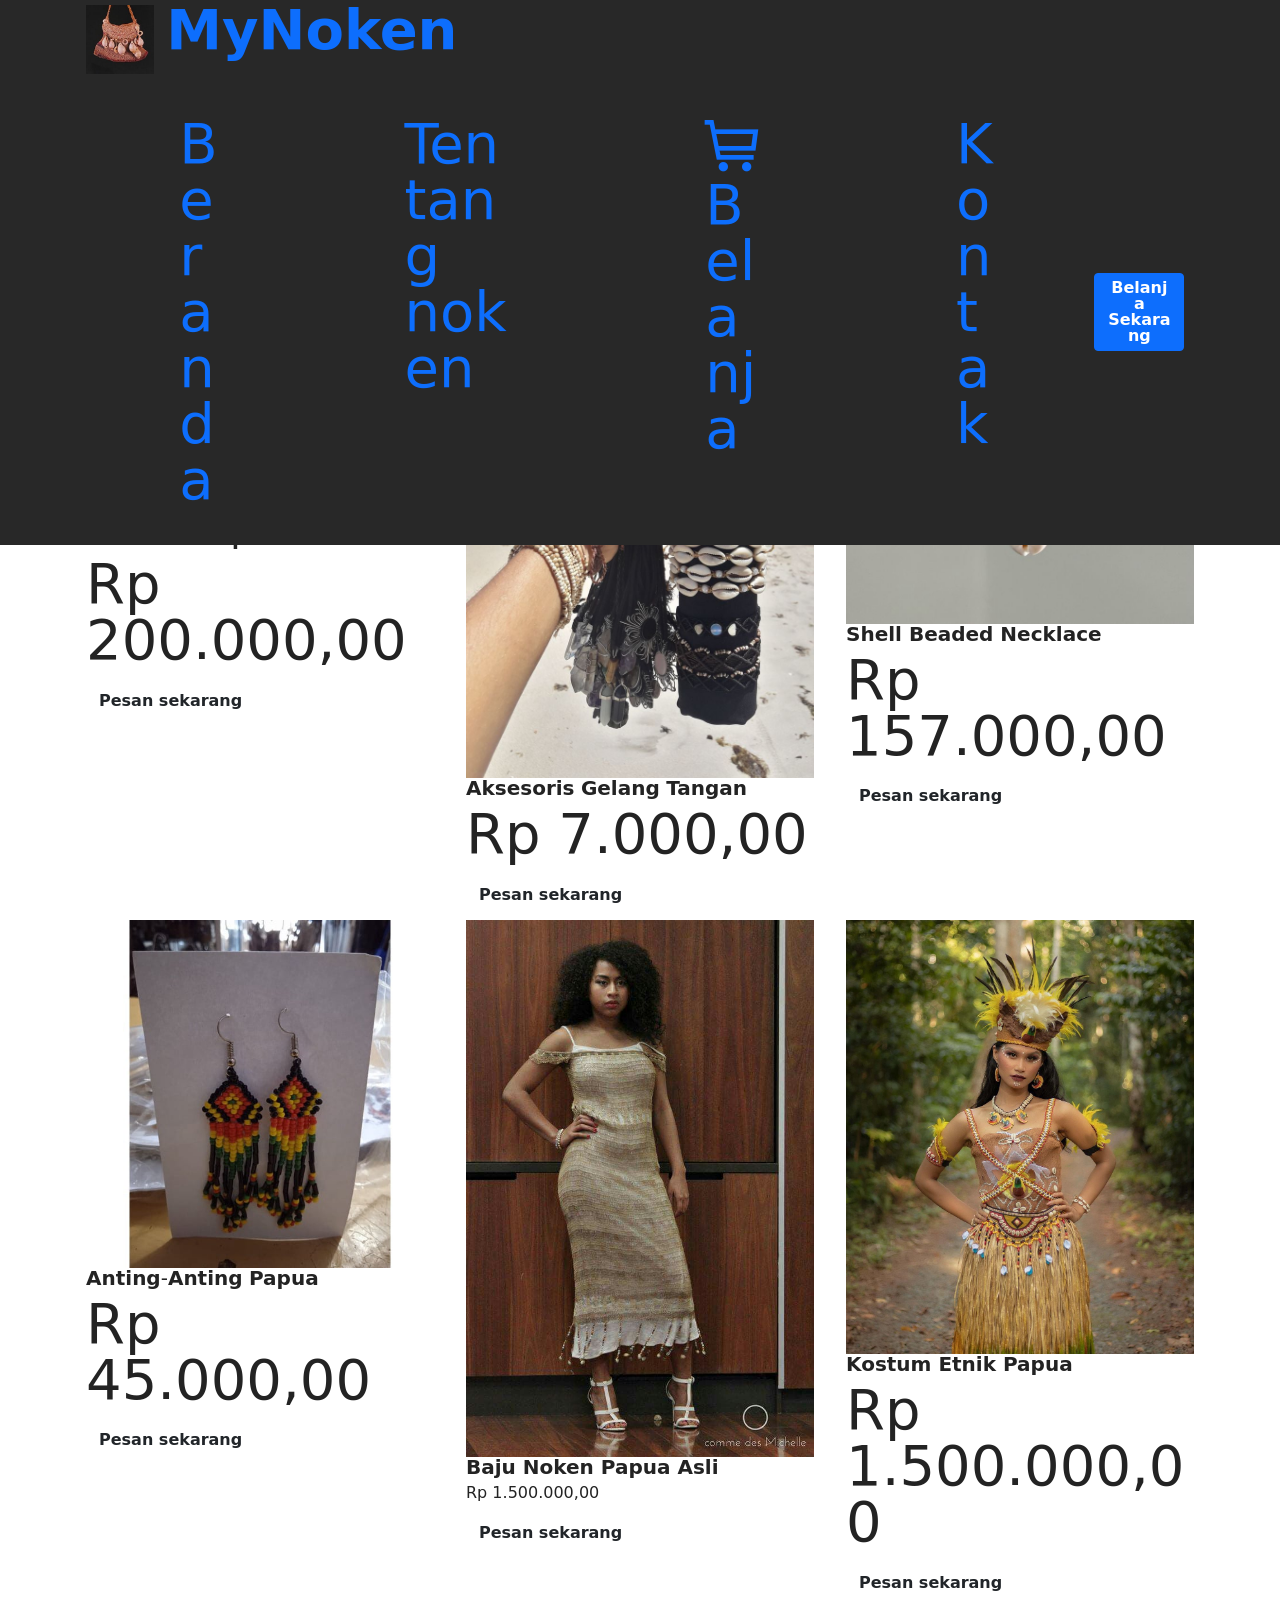
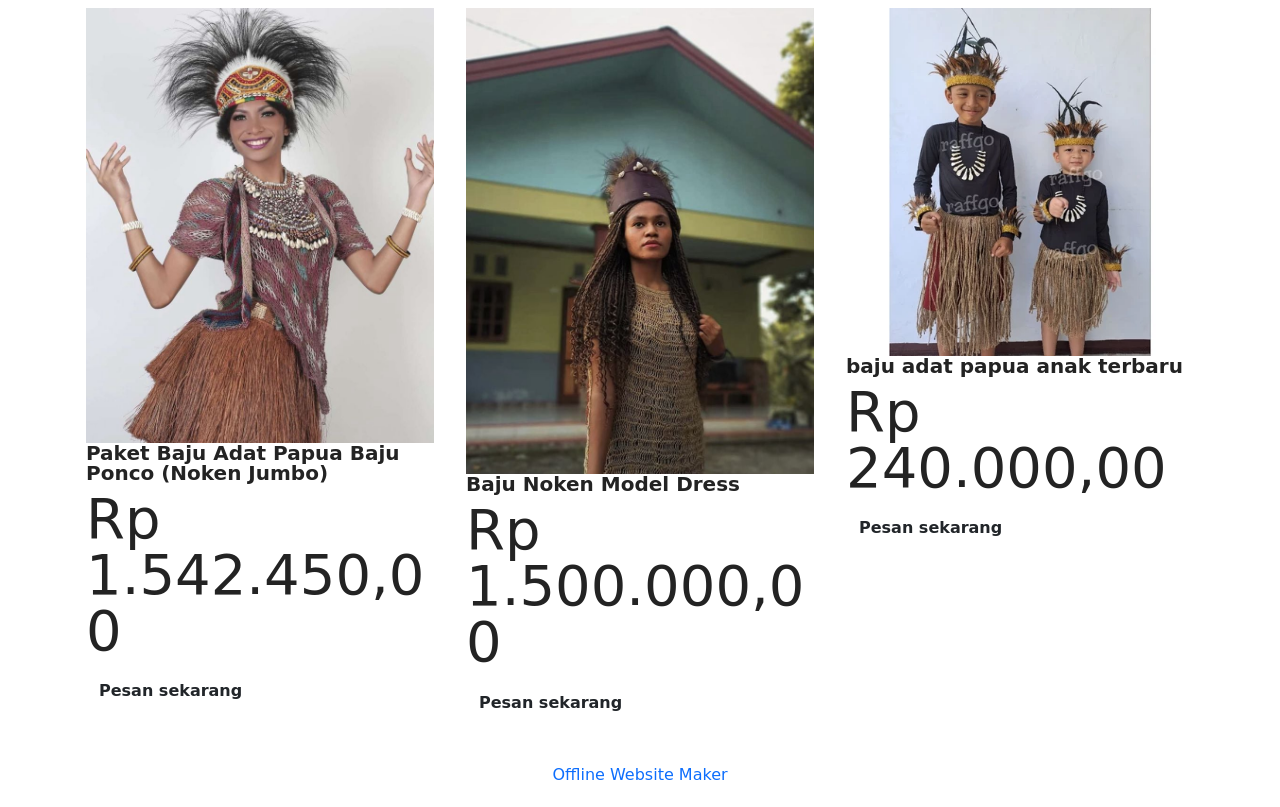
==== page1.html @ bf15c36e "create github pages" ====
<!DOCTYPE html>
<html  >
<head>
  <!-- Site made with Mobirise Website Builder v5.9.18, https://mobirise.com -->
  <meta charset="UTF-8">
  <meta http-equiv="X-UA-Compatible" content="IE=edge">
  <meta name="generator" content="Mobirise v5.9.18, mobirise.com">
  <meta name="viewport" content="width=device-width, initial-scale=1, minimum-scale=1">
  <link rel="shortcut icon" href="assets/images/beaded-string-bag-bilum-papua-new-guinea-kiwa-art-parnell-auckland-archive-220x220.jpeg" type="image/x-icon">
  <meta name="description" content="">
  
  
  <title>Belanja</title>
  <link rel="stylesheet" href="assets/web/assets/mobirise-icons2/mobirise2.css">
  <link rel="stylesheet" href="assets/bootstrap/css/bootstrap.min.css">
  <link rel="stylesheet" href="assets/bootstrap/css/bootstrap-grid.min.css">
  <link rel="stylesheet" href="assets/bootstrap/css/bootstrap-reboot.min.css">
  <link rel="stylesheet" href="assets/dropdown/css/style.css">
  <link rel="stylesheet" href="assets/theme/css/style.css">
  <link rel="preload" href="https://fonts.googleapis.com/css2?family=Onest:wght@400;700&display=swap&display=swap" as="style" onload="this.onload=null;this.rel='stylesheet'">
  <noscript><link rel="stylesheet" href="https://fonts.googleapis.com/css2?family=Onest:wght@400;700&display=swap&display=swap"></noscript>
  <link rel="preload" as="style" href="assets/mobirise/css/mbr-additional.css?v=MUu2rR"><link rel="stylesheet" href="assets/mobirise/css/mbr-additional.css?v=MUu2rR" type="text/css">

  
  
  
</head>
<body>
  
  <section data-bs-version="5.1" class="menu menu2 cid-uz4CTPhhTe" once="menu" id="menu02-0">
	

	<nav class="navbar navbar-dropdown navbar-fixed-top navbar-expand-lg">
		<div class="container">
			<div class="navbar-brand">
				<span class="navbar-logo">
					<a href="index.html">
						<img src="assets/images/beaded-string-bag-bilum-papua-new-guinea-kiwa-art-parnell-auckland-archive-220x220.jpeg" alt="Mobirise Website Builder" style="height: 4.3rem;">
					</a>
				</span>
				<span class="navbar-caption-wrap"><a class="navbar-caption text-black text-primary display-4" href="index.html">MyNoken</a></span>
			</div>
			<button class="navbar-toggler" type="button" data-toggle="collapse" data-bs-toggle="collapse" data-target="#navbarSupportedContent" data-bs-target="#navbarSupportedContent" aria-controls="navbarNavAltMarkup" aria-expanded="false" aria-label="Toggle navigation">
				<div class="hamburger">
					<span></span>
					<span></span>
					<span></span>
					<span></span>
				</div>
			</button>
			<div class="collapse navbar-collapse" id="navbarSupportedContent">
				<ul class="navbar-nav nav-dropdown" data-app-modern-menu="true"><li class="nav-item">
						<a class="nav-link link text-black text-primary display-4" href="index.html">Beranda</a>
					</li>
					
					<li class="nav-item">
						<a class="nav-link link text-black text-primary display-4" href="page3.html" aria-expanded="false">Tentang noken</a>
					</li><li class="nav-item"><a class="nav-link link text-black text-primary display-4" href="page1.html"><span class="mobi-mbri mobi-mbri-shopping-cart mbr-iconfont mbr-iconfont-btn"></span>Belanja</a></li><li class="nav-item">
						<a class="nav-link link text-black text-primary display-4" href="page2.html">Kontak</a>
					</li></ul>
				
				<div class="navbar-buttons mbr-section-btn"><a class="btn btn-primary display-4" href="page1.html">Belanja Sekarang</a></div>
			</div>
		</div>
	</nav>
</section>

<section data-bs-version="5.1" class="content3 cid-uz86zPUry9" id="content3-i">
    
    
    <div class="container">
        <div class="mbr-section-head">
            <h4 class="mbr-section-title mbr-fonts-style align-center mb-0 display-2"><strong>Produk-Produk Khas Papua</strong></h4>
            <h5 class="mbr-section-subtitle mbr-fonts-style align-center mb-0 mt-2 display-5">Ayo berbelanja di toko kami!!</h5>
        </div>
        <div class="row mt-4">
            <div class="item features-image сol-12 col-md-6 col-lg-4">
                <div class="item-wrapper">
                    <div class="item-img">
                        <img src="assets/images/fd1ae33c-df42-4115-81a8-131db7f99ae9-500x500.jpg" alt="Mobirise Website Builder" title="" data-slide-to="0" data-bs-slide-to="0">
                    </div>
                    <div class="item-content">
                        <h5 class="item-title mbr-fonts-style display-7"><strong>Tas Selempang Unik Noken Kelelawar Papua Colorful</strong></h5>
                        <h6 class="item-subtitle mbr-fonts-style mt-1 display-4">Rp<strong> </strong>200.000,00</h6>
                        
                    </div>
                    <div class="mbr-section-btn item-footer mt-2"><a href="https://www.tokopedia.com/clickpapua/tas-selempang-unik-noken-kelelawar-papua-colorful?utm_source=google&utm_medium=organic&utm_campaign=pdp" class="btn item-btn btn-primary-outline display-7" target="_blank">Pesan sekarang</a></div>
                </div>
            </div>
            <div class="item features-image сol-12 col-md-6 col-lg-4">
                <div class="item-wrapper">
                    <div class="item-img">
                        <img src="assets/images/c43603fe-dbe2-48fe-b5b5-0822915fd8a0-736x1308.jpg" alt="Mobirise Website Builder" title="" data-slide-to="1" data-bs-slide-to="1">
                    </div>
                    <div class="item-content">
                        <h5 class="item-title mbr-fonts-style display-7"><strong>Aksesoris</strong> <strong>Gelang</strong> <strong>Tangan</strong></h5>
                        <h6 class="item-subtitle mbr-fonts-style mt-1 display-4">Rp 7.000,00</h6>
                        
                    </div>
                    <div class="mbr-section-btn item-footer mt-2"><a href="https://shopee.co.id/Assesoris!!-Gelang-tangan-i.8897612.56473728?is_from_login=true" class="btn item-btn btn-primary-outline display-7" target="_blank">Pesan sekarang</a></div>
                </div>
            </div>
            <div class="item features-image сol-12 col-md-6 col-lg-4">
                <div class="item-wrapper">
                    <div class="item-img">
                        <img src="assets/images/mt-designs-pr-736x981.jpg" alt="Mobirise Website Builder" title="" data-slide-to="2" data-bs-slide-to="2">
                    </div>
                    <div class="item-content">
                        <h5 class="item-title mbr-fonts-style display-7"><strong>Shell Beaded Necklace</strong></h5>
                        <h6 class="item-subtitle mbr-fonts-style mt-1 display-4">Rp 157.000,00</h6>
                        
                    </div>
                    <div class="mbr-section-btn item-footer mt-2"><a href="https://www.instagram.com/guzel_storeq8/p/C2xeASpN7i1/" class="btn item-btn btn-primary-outline display-7" target="_blank">Pesan sekarang</a></div>
                </div>
            </div><div class="item features-image сol-12 col-md-6 col-lg-4">
                <div class="item-wrapper">
                    <div class="item-img">
                        <img src="assets/images/c0cc597175bed5d8e7ad989fc4814212-600x600.jpg" alt="Mobirise Website Builder" title="" data-slide-to="3" data-bs-slide-to="3">
                    </div>
                    <div class="item-content">
                        <h5 class="item-title mbr-fonts-style display-7"><strong>Anting</strong>-<strong>Anting</strong> <strong>Papua</strong></h5>
                        <h6 class="item-subtitle mbr-fonts-style mt-1 display-4">Rp 45.000,00</h6>
                        
                    </div>
                    <div class="mbr-section-btn item-footer mt-2"><a href="https://shopee.co.id/anting-2-papua-rasta-dan-tifa-oleh-oleh-papua-i.226675467.14715899086" class="btn item-btn btn-primary-outline display-7" target="_blank">Pesan sekarang</a></div>
                </div>
            </div><div class="item features-image сol-12 col-md-6 col-lg-4">
                <div class="item-wrapper">
                    <div class="item-img">
                        <img src="assets/images/db8e0945-a011-433a-a1ac-2e7a55125199-622x960.jpg" alt="Mobirise Website Builder" title="" data-slide-to="4" data-bs-slide-to="4">
                    </div>
                    <div class="item-content">
                        <h5 class="item-title mbr-fonts-style display-7"><strong>Baju Noken Papua Asli</strong></h5>
                        <h6 class="item-subtitle mbr-fonts-style mt-1 display-7">Rp 1.500.000,00</h6>
                        
                    </div>
                    <div class="mbr-section-btn item-footer mt-2"><a href="https://www.instagram.com/click.papua/p/Cp2Q0RrPHel/?img_index=1" class="btn item-btn btn-primary-outline display-7" target="_blank">Pesan sekarang</a></div>
                </div>
            </div><div class="item features-image сol-12 col-md-6 col-lg-4">
                <div class="item-wrapper">
                    <div class="item-img">
                        <img src="assets/images/dccbc8474d282dd382dae1f69c690d06-1080x1349.jpg" alt="Mobirise Website Builder" title="" data-slide-to="5" data-bs-slide-to="5">
                    </div>
                    <div class="item-content">
                        <h5 class="item-title mbr-fonts-style display-7"><strong>Kostum Etnik Papua</strong></h5>
                        <h6 class="item-subtitle mbr-fonts-style mt-1 display-4">Rp 1.500.000,00</h6>
                        
                    </div>
                    <div class="mbr-section-btn item-footer mt-2"><a href="https://www.instagram.com/kostum.etnik/p/C-ZUHBySG1Z/?img_index=1" class="btn item-btn btn-primary-outline display-7" target="_blank">Pesan sekarang</a></div>
                </div>
            </div><div class="item features-image сol-12 col-md-6 col-lg-4">
                <div class="item-wrapper">
                    <div class="item-img">
                        <img src="assets/images/miss-puteri-indonesia-papua-2017-yuliana-fonataba-736x920.jpg" alt="Mobirise Website Builder" title="" data-slide-to="6" data-bs-slide-to="6">
                    </div>
                    <div class="item-content">
                        <h5 class="item-title mbr-fonts-style display-7"><strong style="">Paket Baju Adat Papua Baju Ponco (Noken Jumbo)</strong></h5>
                        <h6 class="item-subtitle mbr-fonts-style mt-1 display-4">Rp 1.542.450,00</h6>
                        
                    </div>
                    <div class="mbr-section-btn item-footer mt-2"><a href="https://shopee.co.id/Paket-Baju-Adat-Papua-Baju-Ponco-%28Noken-Jumbo%29-i.1031962173.28513910113" class="btn item-btn btn-primary-outline display-7" target="_blank">Pesan sekarang</a></div>
                </div>
            </div><div class="item features-image сol-12 col-md-6 col-lg-4">
                <div class="item-wrapper">
                    <div class="item-img">
                        <img src="assets/images/bani-adriana-736x987.jpg" alt="Mobirise Website Builder" title="" data-slide-to="7" data-bs-slide-to="7">
                    </div>
                    <div class="item-content">
                        <h5 class="item-title mbr-fonts-style display-7"><strong>Baju Noken Model Dress</strong></h5>
                        <h6 class="item-subtitle mbr-fonts-style mt-1 display-4">Rp 1.500.000,00</h6>
                        
                    </div>
                    <div class="mbr-section-btn item-footer mt-2"><a href="https://www.nokenanniya.com/product/baju-noken-model-dress/" class="btn item-btn btn-primary-outline display-7" target="_blank">Pesan sekarang</a></div>
                </div>
            </div><div class="item features-image сol-12 col-md-6 col-lg-4">
                <div class="item-wrapper">
                    <div class="item-img">
                        <img src="assets/images/id-11134207-7qukx-ljuwzaoiw7xmc3resize-w450-nl.webp" alt="Mobirise Website Builder" title="" data-slide-to="8" data-bs-slide-to="8">
                    </div>
                    <div class="item-content">
                        <h5 class="item-title mbr-fonts-style display-7"><strong>baju adat papua anak terbaru</strong></h5>
                        <h6 class="item-subtitle mbr-fonts-style mt-1 display-4">Rp 240.000,00</h6>
                        
                    </div>
                    <div class="mbr-section-btn item-footer mt-2"><a href="https://shopee.co.id/baju-adat-papua-anak-terbaru-i.132494425.22875419513" class="btn item-btn btn-primary-outline display-7" target="_blank">Pesan sekarang</a></div>
                </div>
            </div>

        </div>
    </div>
</section>

<section data-bs-version="5.1" class="footer7 cid-uz8beSDBEo" once="footers" id="footer7-k">

    

    

    <div class="container">
        <div class="media-container-row align-center mbr-white">
            <div class="col-12">
                <p class="mbr-text mb-0 mbr-fonts-style display-7">
                    © Copyright 2025 MyNoken - PT. Noken Berharga</p>
            </div>
        </div>
    </div>
</section><section class="display-7" style="padding: 0;align-items: center;justify-content: center;flex-wrap: wrap;    align-content: center;display: flex;position: relative;height: 4rem;"><a href="https://mobiri.se/3686256" style="flex: 1 1;height: 4rem;position: absolute;width: 100%;z-index: 1;"><img alt="" style="height: 4rem;" src="[data-uri]"></a><p style="margin: 0;text-align: center;" class="display-7">&#8204;</p><a style="z-index:1" href="https://mobirise.com/offline-website-builder.html">Offline Website Maker</a></section><script src="assets/bootstrap/js/bootstrap.bundle.min.js"></script>  <script src="assets/smoothscroll/smooth-scroll.js"></script>  <script src="assets/ytplayer/index.js"></script>  <script src="assets/dropdown/js/navbar-dropdown.js"></script>  <script src="assets/theme/js/script.js"></script>  
  
  
</body>
</html>
---- assets/web/assets/mobirise-icons2/mobirise2.css ----
@font-face {
  font-family: 'Moririse2';
  font-display: swap;
  src:  url('mobirise2.eot?f2bix4');
  src:  url('mobirise2.eot?f2bix4#iefix') format('embedded-opentype'),
    url('mobirise2.ttf?f2bix4') format('truetype'),
    url('mobirise2.woff?f2bix4') format('woff'),
    url('mobirise2.svg?f2bix4#mobirise2') format('svg');
  font-weight: normal;
  font-style: normal;
}

[class^="mobi-"], [class*=" mobi-"] {
  /* use !important to prevent issues with browser extensions that change fonts */
  font-family: 'Moririse2' !important;
  speak: none;
  font-style: normal;
  font-weight: normal;
  font-variant: normal;
  text-transform: none;
  line-height: 1;

  /* Better Font Rendering =========== */
  -webkit-font-smoothing: antialiased;
  -moz-osx-font-smoothing: grayscale;
}

.mobi-mbri-add-submenu:before {
  content: "\e900";
}
.mobi-mbri-alert:before {
  content: "\e901";
}
.mobi-mbri-align-center:before {
  content: "\e902";
}
.mobi-mbri-align-justify:before {
  content: "\e903";
}
.mobi-mbri-align-left:before {
  content: "\e904";
}
.mobi-mbri-align-right:before {
  content: "\e905";
}
.mobi-mbri-android:before {
  content: "\e906";
}
.mobi-mbri-apple:before {
  content: "\e907";
}
.mobi-mbri-arrow-down:before {
  content: "\e908";
}
.mobi-mbri-arrow-next:before {
  content: "\e909";
}
.mobi-mbri-arrow-prev:before {
  content: "\e90a";
}
.mobi-mbri-arrow-up:before {
  content: "\e90b";
}
.mobi-mbri-bold:before {
  content: "\e90c";
}
.mobi-mbri-bookmark:before {
  content: "\e90d";
}
.mobi-mbri-bootstrap:before {
  content: "\e90e";
}
.mobi-mbri-briefcase:before {
  content: "\e90f";
}
.mobi-mbri-browse:before {
  content: "\e910";
}
.mobi-mbri-bulleted-list:before {
  content: "\e911";
}
.mobi-mbri-calendar:before {
  content: "\e912";
}
.mobi-mbri-camera:before {
  content: "\e913";
}
.mobi-mbri-cart-add:before {
  content: "\e914";
}
.mobi-mbri-cart-full:before {
  content: "\e915";
}
.mobi-mbri-cash:before {
  content: "\e916";
}
.mobi-mbri-change-style:before {
  content: "\e917";
}
.mobi-mbri-chat:before {
  content: "\e918";
}
.mobi-mbri-clock:before {
  content: "\e919";
}
.mobi-mbri-close:before {
  content: "\e91a";
}
.mobi-mbri-cloud:before {
  content: "\e91b";
}
.mobi-mbri-code:before {
  content: "\e91c";
}
.mobi-mbri-contact-form:before {
  content: "\e91d";
}
.mobi-mbri-credit-card:before {
  content: "\e91e";
}
.mobi-mbri-cursor-click:before {
  content: "\e91f";
}
.mobi-mbri-cust-feedback:before {
  content: "\e920";
}
.mobi-mbri-database:before {
  content: "\e921";
}
.mobi-mbri-delivery:before {
  content: "\e922";
}
.mobi-mbri-desktop:before {
  content: "\e923";
}
.mobi-mbri-devices:before {
  content: "\e924";
}
.mobi-mbri-down:before {
  content: "\e925";
}
.mobi-mbri-download-2:before {
  content: "\e926";
}
.mobi-mbri-download:before {
  content: "\e927";
}
.mobi-mbri-drag-n-drop-2:before {
  content: "\e928";
}
.mobi-mbri-drag-n-drop:before {
  content: "\e929";
}
.mobi-mbri-edit-2:before {
  content: "\e92a";
}
.mobi-mbri-edit:before {
  content: "\e92b";
}
.mobi-mbri-error:before {
  content: "\e92c";
}
.mobi-mbri-extension:before {
  content: "\e92d";
}
.mobi-mbri-features:before {
  content: "\e92e";
}
.mobi-mbri-file:before {
  content: "\e92f";
}
.mobi-mbri-flag:before {
  content: "\e930";
}
.mobi-mbri-folder:before {
  content: "\e931";
}
.mobi-mbri-gift:before {
  content: "\e932";
}
.mobi-mbri-github:before {
  content: "\e933";
}
.mobi-mbri-globe-2:before {
  content: "\e934";
}
.mobi-mbri-globe:before {
  content: "\e935";
}
.mobi-mbri-growing-chart:before {
  content: "\e936";
}
.mobi-mbri-hearth:before {
  content: "\e937";
}
.mobi-mbri-help:before {
  content: "\e938";
}
.mobi-mbri-home:before {
  content: "\e939";
}
.mobi-mbri-hot-cup:before {
  content: "\e93a";
}
.mobi-mbri-idea:before {
  content: "\e93b";
}
.mobi-mbri-image-gallery:before {
  content: "\e93c";
}
.mobi-mbri-image-slider:before {
  content: "\e93d";
}
.mobi-mbri-info:before {
  content: "\e93e";
}
.mobi-mbri-italic:before {
  content: "\e93f";
}
.mobi-mbri-key:before {
  content: "\e940";
}
.mobi-mbri-laptop:before {
  content: "\e941";
}
.mobi-mbri-layers:before {
  content: "\e942";
}
.mobi-mbri-left-right:before {
  content: "\e943";
}
.mobi-mbri-left:before {
  content: "\e944";
}
.mobi-mbri-letter:before {
  content: "\e945";
}
.mobi-mbri-like:before {
  content: "\e946";
}
.mobi-mbri-link:before {
  content: "\e947";
}
.mobi-mbri-lock:before {
  content: "\e948";
}
.mobi-mbri-login:before {
  content: "\e949";
}
.mobi-mbri-logout:before {
  content: "\e94a";
}
.mobi-mbri-magic-stick:before {
  content: "\e94b";
}
.mobi-mbri-map-pin:before {
  content: "\e94c";
}
.mobi-mbri-menu:before {
  content: "\e94d";
}
.mobi-mbri-mobile-2:before {
  content: "\e94e";
}
.mobi-mbri-mobile-horizontal:before {
  content: "\e94f";
}
.mobi-mbri-mobile:before {
  content: "\e950";
}
.mobi-mbri-mobirise:before {
  content: "\e951";
}
.mobi-mbri-more-horizontal:before {
  content: "\e952";
}
.mobi-mbri-more-vertical:before {
  content: "\e953";
}
.mobi-mbri-music:before {
  content: "\e954";
}
.mobi-mbri-new-file:before {
  content: "\e955";
}
.mobi-mbri-numbered-list:before {
  content: "\e956";
}
.mobi-mbri-opened-folder:before {
  content: "\e957";
}
.mobi-mbri-pages:before {
  content: "\e958";
}
.mobi-mbri-paper-plane:before {
  content: "\e959";
}
.mobi-mbri-paperclip:before {
  content: "\e95a";
}
.mobi-mbri-phone:before {
  content: "\e95b";
}
.mobi-mbri-photo:before {
  content: "\e95c";
}
.mobi-mbri-photos:before {
  content: "\e95d";
}
.mobi-mbri-pin:before {
  content: "\e95e";
}
.mobi-mbri-play:before {
  content: "\e95f";
}
.mobi-mbri-plus:before {
  content: "\e960";
}
.mobi-mbri-preview:before {
  content: "\e961";
}
.mobi-mbri-print:before {
  content: "\e962";
}
.mobi-mbri-protect:before {
  content: "\e963";
}
.mobi-mbri-question:before {
  content: "\e964";
}
.mobi-mbri-quote-left:before {
  content: "\e965";
}
.mobi-mbri-quote-right:before {
  content: "\e966";
}
.mobi-mbri-redo:before {
  content: "\e967";
}
.mobi-mbri-refresh:before {
  content: "\e968";
}
.mobi-mbri-responsive-2:before {
  content: "\e969";
}
.mobi-mbri-responsive:before {
  content: "\e96a";
}
.mobi-mbri-right:before {
  content: "\e96b";
}
.mobi-mbri-rocket:before {
  content: "\e96c";
}
.mobi-mbri-sad-face:before {
  content: "\e96d";
}
.mobi-mbri-sale:before {
  content: "\e96e";
}
.mobi-mbri-save:before {
  content: "\e96f";
}
.mobi-mbri-search:before {
  content: "\e970";
}
.mobi-mbri-setting-2:before {
  content: "\e971";
}
.mobi-mbri-setting-3:before {
  content: "\e972";
}
.mobi-mbri-setting:before {
  content: "\e973";
}
.mobi-mbri-share:before {
  content: "\e974";
}
.mobi-mbri-shopping-bag:before {
  content: "\e975";
}
.mobi-mbri-shopping-basket:before {
  content: "\e976";
}
.mobi-mbri-shopping-cart:before {
  content: "\e977";
}
.mobi-mbri-sites:before {
  content: "\e978";
}
.mobi-mbri-smile-face:before {
  content: "\e979";
}
.mobi-mbri-speed:before {
  content: "\e97a";
}
.mobi-mbri-star:before {
  content: "\e97b";
}
.mobi-mbri-success:before {
  content: "\e97c";
}
.mobi-mbri-sun:before {
  content: "\e97d";
}
.mobi-mbri-sun2:before {
  content: "\e97e";
}
.mobi-mbri-tablet-vertical:before {
  content: "\e97f";
}
.mobi-mbri-tablet:before {
  content: "\e980";
}
.mobi-mbri-target:before {
  content: "\e981";
}
.mobi-mbri-timer:before {
  content: "\e982";
}
.mobi-mbri-to-ftp:before {
  content: "\e983";
}
.mobi-mbri-to-local-drive:before {
  content: "\e984";
}
.mobi-mbri-touch-swipe:before {
  content: "\e985";
}
.mobi-mbri-touch:before {
  content: "\e986";
}
.mobi-mbri-trash:before {
  content: "\e987";
}
.mobi-mbri-underline:before {
  content: "\e988";
}
.mobi-mbri-undo:before {
  content: "\e989";
}
.mobi-mbri-unlink:before {
  content: "\e98a";
}
.mobi-mbri-unlock:before {
  content: "\e98b";
}
.mobi-mbri-up-down:before {
  content: "\e98c";
}
.mobi-mbri-up:before {
  content: "\e98d";
}
.mobi-mbri-update:before {
  content: "\e98e";
}
.mobi-mbri-upload-2:before {
  content: "\e98f";
}
.mobi-mbri-upload:before {
  content: "\e990";
}
.mobi-mbri-user-2:before {
  content: "\e991";
}
.mobi-mbri-user:before {
  content: "\e992";
}
.mobi-mbri-users:before {
  content: "\e993";
}
.mobi-mbri-video-play:before {
  content: "\e994";
}
.mobi-mbri-video:before {
  content: "\e995";
}
.mobi-mbri-watch:before {
  content: "\e996";
}
.mobi-mbri-website-theme-2:before {
  content: "\e997";
}
.mobi-mbri-website-theme:before {
  content: "\e998";
}
.mobi-mbri-wifi:before {
  content: "\e999";
}
.mobi-mbri-windows:before {
  content: "\e99a";
}
.mobi-mbri-zoom-in:before {
  content: "\e99b";
}
.mobi-mbri-zoom-out:before {
  content: "\e99c";
}
---- assets/dropdown/css/style.css ----
.navbar-dropdown {
  left: 0;
  padding: 0;
  position: absolute;
  right: 0;
  top: 0;
  transition: all 0.45s ease;
  z-index: 1030;
  background: #282828; }
  .navbar-dropdown .navbar-logo {
    margin-right: 0.8rem;
    transition: margin 0.3s ease-in-out;
    vertical-align: middle; }
    .navbar-dropdown .navbar-logo img {
      height: 3.125rem;
      transition: all 0.3s ease-in-out; }
    .navbar-dropdown .navbar-logo.mbr-iconfont {
      font-size: 3.125rem;
      line-height: 3.125rem; }
  .navbar-dropdown .navbar-caption {
    font-weight: 700;
    white-space: normal;
    vertical-align: -4px;
    line-height: 3.125rem !important; }
    .navbar-dropdown .navbar-caption, .navbar-dropdown .navbar-caption:hover {
      color: inherit;
      text-decoration: none; }
  .navbar-dropdown .mbr-iconfont + .navbar-caption {
    vertical-align: -1px; }
  .navbar-dropdown.navbar-fixed-top {
    position: fixed; }
  .navbar-dropdown .navbar-brand span {
    vertical-align: -4px; }
  .navbar-dropdown.bg-color.transparent {
    background: none; }
  .navbar-dropdown.navbar-short .navbar-brand {
    padding: 0.625rem 0; }
    .navbar-dropdown.navbar-short .navbar-brand span {
      vertical-align: -1px; }
  .navbar-dropdown.navbar-short .navbar-caption {
    line-height: 2.375rem !important;
    vertical-align: -2px; }
  .navbar-dropdown.navbar-short .navbar-logo {
    margin-right: 0.5rem; }
    .navbar-dropdown.navbar-short .navbar-logo img {
      height: 2.375rem; }
    .navbar-dropdown.navbar-short .navbar-logo.mbr-iconfont {
      font-size: 2.375rem;
      line-height: 2.375rem; }
  .navbar-dropdown.navbar-short .mbr-table-cell {
    height: 3.625rem; }
  .navbar-dropdown .navbar-close {
    left: 0.6875rem;
    position: fixed;
    top: 0.75rem;
    z-index: 1000; }
  .navbar-dropdown .hamburger-icon {
    content: "";
    display: inline-block;
    vertical-align: middle;
    width: 16px;
    -webkit-box-shadow: 0 -6px 0 1px #282828,0 0 0 1px #282828,0 6px 0 1px #282828;
    -moz-box-shadow: 0 -6px 0 1px #282828,0 0 0 1px #282828,0 6px 0 1px #282828;
    box-shadow: 0 -6px 0 1px #282828,0 0 0 1px #282828,0 6px 0 1px #282828; }

.dropdown-menu .dropdown-toggle[data-toggle="dropdown-submenu"]::after {
  border-bottom: 0.35em solid transparent;
  border-left: 0.35em solid;
  border-right: 0;
  border-top: 0.35em solid transparent;
  margin-left: 0.3rem; }

.dropdown-menu .dropdown-item:focus {
  outline: 0; }

.nav-dropdown {
  font-size: 0.75rem;
  font-weight: 500;
  height: auto !important; }
  .nav-dropdown .nav-btn {
    padding-left: 1rem; }
  .nav-dropdown .link {
    margin: .667em 1.667em;
    font-weight: 500;
    padding: 0;
    transition: color .2s ease-in-out; }
    .nav-dropdown .link.dropdown-toggle {
      margin-right: 2.583em; }
      .nav-dropdown .link.dropdown-toggle::after {
        margin-left: .25rem;
        border-top: 0.35em solid;
        border-right: 0.35em solid transparent;
        border-left: 0.35em solid transparent;
        border-bottom: 0; }
      .nav-dropdown .link.dropdown-toggle[aria-expanded="true"] {
        margin: 0;
        padding: 0.667em 3.263em  0.667em 1.667em; }
  .nav-dropdown .link::after,
  .nav-dropdown .dropdown-item::after {
    color: inherit; }
  .nav-dropdown .btn {
    font-size: 0.75rem;
    font-weight: 700;
    letter-spacing: 0;
    margin-bottom: 0;
    padding-left: 1.25rem;
    padding-right: 1.25rem; }
  .nav-dropdown .dropdown-menu {
    border-radius: 0;
    border: 0;
    left: 0;
    margin: 0;
    padding-bottom: 1.25rem;
    padding-top: 1.25rem;
    position: relative; }
  .nav-dropdown .dropdown-submenu {
    margin-left: 0.125rem;
    top: 0; }
  .nav-dropdown .dropdown-item {
    font-weight: 500;
    line-height: 2;
    padding: 0.3846em 4.615em 0.3846em 1.5385em;
    position: relative;
    transition: color .2s ease-in-out, background-color .2s ease-in-out; }
    .nav-dropdown .dropdown-item::after {
      margin-top: -0.3077em;
      position: absolute;
      right: 1.1538em;
      top: 50%; }
    .nav-dropdown .dropdown-item:focus, .nav-dropdown .dropdown-item:hover {
      background: none; }

@media (max-width: 767px) {
  .nav-dropdown.navbar-toggleable-sm {
    bottom: 0;
    display: none;
    left: 0;
    overflow-x: hidden;
    position: fixed;
    top: 0;
    transform: translateX(-100%);
    -ms-transform: translateX(-100%);
    -webkit-transform: translateX(-100%);
    width: 18.75rem;
    z-index: 999; } }
.nav-dropdown.navbar-toggleable-xl {
  bottom: 0;
  display: none;
  left: 0;
  overflow-x: hidden;
  position: fixed;
  top: 0;
  transform: translateX(-100%);
  -ms-transform: translateX(-100%);
  -webkit-transform: translateX(-100%);
  width: 18.75rem;
  z-index: 999; }

.nav-dropdown-sm {
  display: block !important;
  overflow-x: hidden;
  overflow: auto;
  padding-top: 3.875rem; }
  .nav-dropdown-sm::after {
    content: "";
    display: block;
    height: 3rem;
    width: 100%; }
  .nav-dropdown-sm.collapse.in ~ .navbar-close {
    display: block !important; }
  .nav-dropdown-sm.collapsing, .nav-dropdown-sm.collapse.in {
    transform: translateX(0);
    -ms-transform: translateX(0);
    -webkit-transform: translateX(0);
    transition: all 0.25s ease-out;
    -webkit-transition: all 0.25s ease-out;
    background: #282828; }
  .nav-dropdown-sm.collapsing[aria-expanded="false"] {
    transform: translateX(-100%);
    -ms-transform: translateX(-100%);
    -webkit-transform: translateX(-100%); }
  .nav-dropdown-sm .nav-item {
    display: block;
    margin-left: 0 !important;
    padding-left: 0; }
  .nav-dropdown-sm .link,
  .nav-dropdown-sm .dropdown-item {
    border-top: 1px dotted rgba(255, 255, 255, 0.1);
    font-size: 0.8125rem;
    line-height: 1.6;
    margin: 0 !important;
    padding: 0.875rem 2.4rem 0.875rem 1.5625rem !important;
    position: relative;
    white-space: normal; }
    .nav-dropdown-sm .link:focus, .nav-dropdown-sm .link:hover,
    .nav-dropdown-sm .dropdown-item:focus,
    .nav-dropdown-sm .dropdown-item:hover {
      background: rgba(0, 0, 0, 0.2) !important;
      color: #c0a375; }
  .nav-dropdown-sm .nav-btn {
    position: relative;
    padding: 1.5625rem 1.5625rem 0 1.5625rem; }
    .nav-dropdown-sm .nav-btn::before {
      border-top: 1px dotted rgba(255, 255, 255, 0.1);
      content: "";
      left: 0;
      position: absolute;
      top: 0;
      width: 100%; }
    .nav-dropdown-sm .nav-btn + .nav-btn {
      padding-top: 0.625rem; }
      .nav-dropdown-sm .nav-btn + .nav-btn::before {
        display: none; }
  .nav-dropdown-sm .btn {
    padding: 0.625rem 0; }
  .nav-dropdown-sm .dropdown-toggle[data-toggle="dropdown-submenu"]::after {
    margin-left: .25rem;
    border-top: 0.35em solid;
    border-right: 0.35em solid transparent;
    border-left: 0.35em solid transparent;
    border-bottom: 0; }
  .nav-dropdown-sm .dropdown-toggle[data-toggle="dropdown-submenu"][aria-expanded="true"]::after {
    border-top: 0;
    border-right: 0.35em solid transparent;
    border-left: 0.35em solid transparent;
    border-bottom: 0.35em solid; }
  .nav-dropdown-sm .dropdown-menu {
    margin: 0;
    padding: 0;
    position: relative;
    top: 0;
    left: 0;
    width: 100%;
    border: 0;
    float: none;
    border-radius: 0;
    background: none; }
  .nav-dropdown-sm .dropdown-submenu {
    left: 100%;
    margin-left: 0.125rem;
    margin-top: -1.25rem;
    top: 0; }

.navbar-toggleable-sm .nav-dropdown .dropdown-menu {
  position: absolute; }

.navbar-toggleable-sm .nav-dropdown .dropdown-submenu {
  left: 100%;
  margin-left: 0.125rem;
  margin-top: -1.25rem;
  top: 0; }

.navbar-toggleable-sm.opened .nav-dropdown .dropdown-menu {
  position: relative; }

.navbar-toggleable-sm.opened .nav-dropdown .dropdown-submenu {
  left: 0;
  margin-left: 00rem;
  margin-top: 0rem;
  top: 0; }

.is-builder .nav-dropdown.collapsing {
  transition: none !important; }
---- assets/theme/css/style.css ----
@charset "UTF-8";
section {
  background-color: #ffffff;
}

body {
  font-style: normal;
  line-height: 1.5;
  font-weight: 400;
  color: #232323;
  position: relative;
}

button {
  background-color: transparent;
  border-color: transparent;
}

.embla__button,
.carousel-control {
  background-color: #edefea !important;
  opacity: 0.8 !important;
  color: #464845 !important;
  border-color: #edefea !important;
}

.carousel .close,
.modalWindow .close {
  background-color: #edefea !important;
  color: #464845 !important;
  border-color: #edefea !important;
  opacity: 0.8 !important;
}

.carousel .close:hover,
.modalWindow .close:hover {
  opacity: 1 !important;
}

.carousel-indicators li {
  background-color: #edefea !important;
  border: 2px solid #464845 !important;
}

.carousel-indicators li:hover,
.carousel-indicators li:active {
  opacity: 0.8 !important;
}

.embla__button:hover,
.carousel-control:hover {
  background-color: #edefea !important;
  opacity: 1 !important;
}

.modalWindow-video-container {
  height: 80%;
}

section,
.container,
.container-fluid {
  position: relative;
  word-wrap: break-word;
}

a.mbr-iconfont:hover {
  text-decoration: none;
}

.article .lead p,
.article .lead ul,
.article .lead ol,
.article .lead pre,
.article .lead blockquote {
  margin-bottom: 0;
}

a {
  font-style: normal;
  font-weight: 400;
  cursor: pointer;
}
a, a:hover {
  text-decoration: none;
}

.mbr-section-title {
  font-style: normal;
  line-height: 1.3;
}

.mbr-section-subtitle {
  line-height: 1.3;
}

.mbr-text {
  font-style: normal;
  line-height: 1.7;
}

h1,
h2,
h3,
h4,
h5,
h6,
.display-1,
.display-2,
.display-4,
.display-5,
.display-7,
span,
p,
a {
  line-height: 1;
  word-break: break-word;
  word-wrap: break-word;
  font-weight: 400;
}

b,
strong {
  font-weight: bold;
}

input:-webkit-autofill, input:-webkit-autofill:hover, input:-webkit-autofill:focus, input:-webkit-autofill:active {
  transition-delay: 9999s;
  -webkit-transition-property: background-color, color;
  transition-property: background-color, color;
}

textarea[type=hidden] {
  display: none;
}

section {
  background-position: 50% 50%;
  background-repeat: no-repeat;
  background-size: cover;
}
section .mbr-background-video,
section .mbr-background-video-preview {
  position: absolute;
  bottom: 0;
  left: 0;
  right: 0;
  top: 0;
}

.hidden {
  visibility: hidden;
}

.mbr-z-index20 {
  z-index: 20;
}

/*! Base colors */
.mbr-white {
  color: #ffffff;
}

.mbr-black {
  color: #111111;
}

.mbr-bg-white {
  background-color: #ffffff;
}

.mbr-bg-black {
  background-color: #000000;
}

/*! Text-aligns */
.align-left {
  text-align: left;
}

.align-center {
  text-align: center;
}

.align-right {
  text-align: right;
}

/*! Font-weight  */
.mbr-light {
  font-weight: 300;
}

.mbr-regular {
  font-weight: 400;
}

.mbr-semibold {
  font-weight: 500;
}

.mbr-bold {
  font-weight: 700;
}

/*! Media  */
.media-content {
  flex-basis: 100%;
}

.media-container-row {
  display: flex;
  flex-direction: row;
  flex-wrap: wrap;
  justify-content: center;
  align-content: center;
  align-items: start;
}
.media-container-row .media-size-item {
  width: 400px;
}

.media-container-column {
  display: flex;
  flex-direction: column;
  flex-wrap: wrap;
  justify-content: center;
  align-content: center;
  align-items: stretch;
}
.media-container-column > * {
  width: 100%;
}

@media (min-width: 992px) {
  .media-container-row {
    flex-wrap: nowrap;
  }
}
figure {
  margin-bottom: 0;
  overflow: hidden;
}

figure[mbr-media-size] {
  transition: width 0.1s;
}

img,
iframe {
  display: block;
  width: 100%;
}

.card {
  background-color: transparent;
  border: none;
}

.card-box {
  width: 100%;
}

.card-img {
  text-align: center;
  flex-shrink: 0;
  -webkit-flex-shrink: 0;
}

.media {
  max-width: 100%;
  margin: 0 auto;
}

.mbr-figure {
  align-self: center;
}

.media-container > div {
  max-width: 100%;
}

.mbr-figure img,
.card-img img {
  width: 100%;
}

@media (max-width: 991px) {
  .media-size-item {
    width: auto !important;
  }
  .media {
    width: auto;
  }
  .mbr-figure {
    width: 100% !important;
  }
}
/*! Buttons */
.mbr-section-btn {
  margin-left: -0.6rem;
  margin-right: -0.6rem;
  font-size: 0;
}

.btn {
  font-weight: 600;
  border-width: 1px;
  font-style: normal;
  margin: 0.6rem 0.6rem;
  white-space: normal;
  transition: all 0.2s ease-in-out;
  display: inline-flex;
  align-items: center;
  justify-content: center;
  word-break: break-word;
}

.btn-sm {
  font-weight: 600;
  letter-spacing: 0px;
  transition: all 0.3s ease-in-out;
}

.btn-md {
  font-weight: 600;
  letter-spacing: 0px;
  transition: all 0.3s ease-in-out;
}

.btn-lg {
  font-weight: 600;
  letter-spacing: 0px;
  transition: all 0.3s ease-in-out;
}

.btn-form {
  margin: 0;
}
.btn-form:hover {
  cursor: pointer;
}

nav .mbr-section-btn {
  margin-left: 0rem;
  margin-right: 0rem;
}

/*! Btn icon margin */
.btn .mbr-iconfont,
.btn.btn-sm .mbr-iconfont {
  order: 1;
  cursor: pointer;
  margin-left: 0.5rem;
  vertical-align: sub;
}

.btn.btn-md .mbr-iconfont,
.btn.btn-md .mbr-iconfont {
  margin-left: 0.8rem;
}

.mbr-regular {
  font-weight: 400;
}

.mbr-semibold {
  font-weight: 500;
}

.mbr-bold {
  font-weight: 700;
}

[type=submit] {
  -webkit-appearance: none;
}

/*! Full-screen */
.mbr-fullscreen .mbr-overlay {
  min-height: 100vh;
}

.mbr-fullscreen {
  display: flex;
  display: -moz-flex;
  display: -ms-flex;
  display: -o-flex;
  align-items: center;
  min-height: 100vh;
  padding-top: 3rem;
  padding-bottom: 3rem;
}

/*! Map */
.map {
  height: 25rem;
  position: relative;
}
.map iframe {
  width: 100%;
  height: 100%;
}

/*! Scroll to top arrow */
.mbr-arrow-up {
  bottom: 25px;
  right: 90px;
  position: fixed;
  text-align: right;
  z-index: 5000;
  color: #ffffff;
  font-size: 22px;
}

.mbr-arrow-up a {
  background: rgba(0, 0, 0, 0.2);
  border-radius: 50%;
  color: #fff;
  display: inline-block;
  height: 60px;
  width: 60px;
  border: 2px solid #fff;
  outline-style: none !important;
  position: relative;
  text-decoration: none;
  transition: all 0.3s ease-in-out;
  cursor: pointer;
  text-align: center;
}
.mbr-arrow-up a:hover {
  background-color: rgba(0, 0, 0, 0.4);
}
.mbr-arrow-up a i {
  line-height: 60px;
}

.mbr-arrow-up-icon {
  display: block;
  color: #fff;
}

.mbr-arrow-up-icon::before {
  content: "›";
  display: inline-block;
  font-family: serif;
  font-size: 22px;
  line-height: 1;
  font-style: normal;
  position: relative;
  top: 6px;
  left: -4px;
  transform: rotate(-90deg);
}

/*! Arrow Down */
.mbr-arrow {
  position: absolute;
  bottom: 45px;
  left: 50%;
  width: 60px;
  height: 60px;
  cursor: pointer;
  background-color: rgba(80, 80, 80, 0.5);
  border-radius: 50%;
  transform: translateX(-50%);
}
@media (max-width: 767px) {
  .mbr-arrow {
    display: none;
  }
}
.mbr-arrow > a {
  display: inline-block;
  text-decoration: none;
  outline-style: none;
  animation: arrowdown 1.7s ease-in-out infinite;
  color: #ffffff;
}
.mbr-arrow > a > i {
  position: absolute;
  top: -2px;
  left: 15px;
  font-size: 2rem;
}

#scrollToTop a i::before {
  content: "";
  position: absolute;
  display: block;
  border-bottom: 2.5px solid #fff;
  border-left: 2.5px solid #fff;
  width: 27.8%;
  height: 27.8%;
  left: 50%;
  top: 51%;
  transform: translateY(-30%) translateX(-50%) rotate(135deg);
}

@keyframes arrowdown {
  0% {
    transform: translateY(0px);
  }
  50% {
    transform: translateY(-5px);
  }
  100% {
    transform: translateY(0px);
  }
}
@media (max-width: 500px) {
  .mbr-arrow-up {
    left: 0;
    right: 0;
    text-align: center;
  }
}
/*Gradients animation*/
@keyframes gradient-animation {
  from {
    background-position: 0% 100%;
    animation-timing-function: ease-in-out;
  }
  to {
    background-position: 100% 0%;
    animation-timing-function: ease-in-out;
  }
}
.bg-gradient {
  background-size: 200% 200%;
  animation: gradient-animation 5s infinite alternate;
  -webkit-animation: gradient-animation 5s infinite alternate;
}

.menu .navbar-brand {
  display: -webkit-flex;
}
.menu .navbar-brand span {
  display: flex;
  display: -webkit-flex;
}
.menu .navbar-brand .navbar-caption-wrap {
  display: -webkit-flex;
}
.menu .navbar-brand .navbar-logo img {
  display: -webkit-flex;
  width: auto;
}
@media (min-width: 768px) and (max-width: 991px) {
  .menu .navbar-toggleable-sm .navbar-nav {
    display: -ms-flexbox;
  }
}
@media (max-width: 991px) {
  .menu .navbar-collapse {
    max-height: 93.5vh;
  }
  .menu .navbar-collapse.show {
    overflow: auto;
  }
}
@media (min-width: 992px) {
  .menu .navbar-nav.nav-dropdown {
    display: -webkit-flex;
  }
  .menu .navbar-toggleable-sm .navbar-collapse {
    display: -webkit-flex !important;
  }
  .menu .collapsed .navbar-collapse {
    max-height: 93.5vh;
  }
  .menu .collapsed .navbar-collapse.show {
    overflow: auto;
  }
}
@media (max-width: 767px) {
  .menu .navbar-collapse {
    max-height: 80vh;
  }
}

.nav-link .mbr-iconfont {
  margin-right: 0.5rem;
}

.navbar {
  display: -webkit-flex;
  -webkit-flex-wrap: wrap;
  -webkit-align-items: center;
  -webkit-justify-content: space-between;
}

.navbar-collapse {
  -webkit-flex-basis: 100%;
  -webkit-flex-grow: 1;
  -webkit-align-items: center;
}

.nav-dropdown .link {
  padding: 0.667em 1.667em !important;
  margin: 0 !important;
}

.nav {
  display: -webkit-flex;
  -webkit-flex-wrap: wrap;
}

.row {
  display: -webkit-flex;
  -webkit-flex-wrap: wrap;
}

.justify-content-center {
  -webkit-justify-content: center;
}

.form-inline {
  display: -webkit-flex;
}

.card-wrapper {
  -webkit-flex: 1;
}

.carousel-control {
  z-index: 10;
  display: -webkit-flex;
}

.carousel-controls {
  display: -webkit-flex;
}

.media {
  display: -webkit-flex;
}

.form-group:focus {
  outline: none;
}

.jq-selectbox__select {
  padding: 7px 0;
  position: relative;
}

.jq-selectbox__dropdown {
  overflow: hidden;
  border-radius: 10px;
  position: absolute;
  top: 100%;
  left: 0 !important;
  width: 100% !important;
}

.jq-selectbox__trigger-arrow {
  right: 0;
  transform: translateY(-50%);
}

.jq-selectbox li {
  padding: 1.07em 0.5em;
}

input[type=range] {
  padding-left: 0 !important;
  padding-right: 0 !important;
}

.modal-dialog,
.modal-content {
  height: 100%;
}

.modal-dialog .carousel-inner {
  height: calc(100vh - 1.75rem);
}
@media (max-width: 575px) {
  .modal-dialog .carousel-inner {
    height: calc(100vh - 1rem);
  }
}

.carousel-item {
  text-align: center;
}

.carousel-item img {
  margin: auto;
}

.navbar-toggler {
  align-self: flex-start;
  padding: 0.25rem 0.75rem;
  font-size: 1.25rem;
  line-height: 1;
  background: transparent;
  border: 1px solid transparent;
  border-radius: 0.25rem;
}

.navbar-toggler:focus,
.navbar-toggler:hover {
  text-decoration: none;
  box-shadow: none;
}

.navbar-toggler-icon {
  display: inline-block;
  width: 1.5em;
  height: 1.5em;
  vertical-align: middle;
  content: "";
  background: no-repeat center center;
  background-size: 100% 100%;
}

.navbar-toggler-left {
  position: absolute;
  left: 1rem;
}

.navbar-toggler-right {
  position: absolute;
  right: 1rem;
}

.card-img {
  width: auto;
}

.menu .navbar.collapsed:not(.beta-menu) {
  flex-direction: column;
}

.carousel-item.active,
.carousel-item-next,
.carousel-item-prev {
  display: flex;
}

.note-air-layout .dropup .dropdown-menu,
.note-air-layout .navbar-fixed-bottom .dropdown .dropdown-menu {
  bottom: initial !important;
}

html,
body {
  height: auto;
  min-height: 100vh;
}

.dropup .dropdown-toggle::after {
  display: none;
}

.form-asterisk {
  font-family: initial;
  position: absolute;
  top: -2px;
  font-weight: normal;
}

.form-control-label {
  position: relative;
  cursor: pointer;
  margin-bottom: 0.357em;
  padding: 0;
}

.alert {
  color: #ffffff;
  border-radius: 0;
  border: 0;
  font-size: 1.1rem;
  line-height: 1.5;
  margin-bottom: 1.875rem;
  padding: 1.25rem;
  position: relative;
  text-align: center;
}
.alert.alert-form::after {
  background-color: inherit;
  bottom: -7px;
  content: "";
  display: block;
  height: 14px;
  left: 50%;
  margin-left: -7px;
  position: absolute;
  transform: rotate(45deg);
  width: 14px;
}

.form-control {
  background-color: #ffffff;
  background-clip: border-box;
  color: #232323;
  line-height: 1rem !important;
  height: auto;
  padding: 1.2rem 2rem;
  transition: border-color 0.25s ease 0s;
  border: 1px solid transparent !important;
  border-radius: 4px;
  box-shadow: rgba(0, 0, 0, 0.07) 0px 1px 1px 0px, rgba(0, 0, 0, 0.07) 0px 1px 3px 0px, rgba(0, 0, 0, 0.03) 0px 0px 0px 1px;
}
.form-active .form-control:invalid {
  border-color: red;
}

.row > * {
  padding-right: 1rem;
  padding-left: 1rem;
}

form .row {
  margin-left: -0.6rem;
  margin-right: -0.6rem;
}
form .row [class*=col] {
  padding-left: 0.6rem;
  padding-right: 0.6rem;
}

form .mbr-section-btn {
  padding-left: 0.6rem;
  padding-right: 0.6rem;
}

form .form-check-input {
  margin-top: 0.5;
}

textarea.form-control {
  line-height: 1.5rem !important;
}

.form-group {
  margin-bottom: 1.2rem;
}

.form-control,
form .btn {
  min-height: 48px;
}

.gdpr-block label span.textGDPR input[name=gdpr] {
  top: 7px;
}

.form-control:focus {
  box-shadow: none;
}

:focus {
  outline: none;
}

.mbr-overlay {
  background-color: #000;
  bottom: 0;
  left: 0;
  opacity: 0.5;
  position: absolute;
  right: 0;
  top: 0;
  z-index: 0;
  pointer-events: none;
}

blockquote {
  font-style: italic;
  padding: 3rem;
  font-size: 1.09rem;
  position: relative;
  border-left: 3px solid;
}

ul,
ol,
pre,
blockquote {
  margin-bottom: 2.3125rem;
}

.mt-4 {
  margin-top: 2rem !important;
}

.mb-4 {
  margin-bottom: 2rem !important;
}

.container,
.container-fluid {
  padding-left: 16px;
  padding-right: 16px;
}

.row {
  margin-left: -16px;
  margin-right: -16px;
}
.row > [class*=col] {
  padding-left: 16px;
  padding-right: 16px;
}

@media (min-width: 992px) {
  .container-fluid {
    padding-left: 32px;
    padding-right: 32px;
  }
}
@media (max-width: 991px) {
  .mbr-container {
    padding-left: 16px;
    padding-right: 16px;
  }
}
.app-video-wrapper > img {
  opacity: 1;
}

.app-video-wrapper {
  background: transparent;
}

.item {
  position: relative;
}

.dropdown-menu .dropdown-menu {
  left: 100%;
}

.dropdown-item + .dropdown-menu {
  display: none;
}

.dropdown-item:hover + .dropdown-menu,
.dropdown-menu:hover {
  display: block;
}

@media (min-aspect-ratio: 16/9) {
  .mbr-video-foreground {
    height: 300% !important;
    top: -100% !important;
  }
}
@media (max-aspect-ratio: 16/9) {
  .mbr-video-foreground {
    width: 300% !important;
    left: -100% !important;
  }
}.engine {
	position: absolute;
	text-indent: -2400px;
	text-align: center;
	padding: 0;
	top: 0;
	left: -2400px;
}
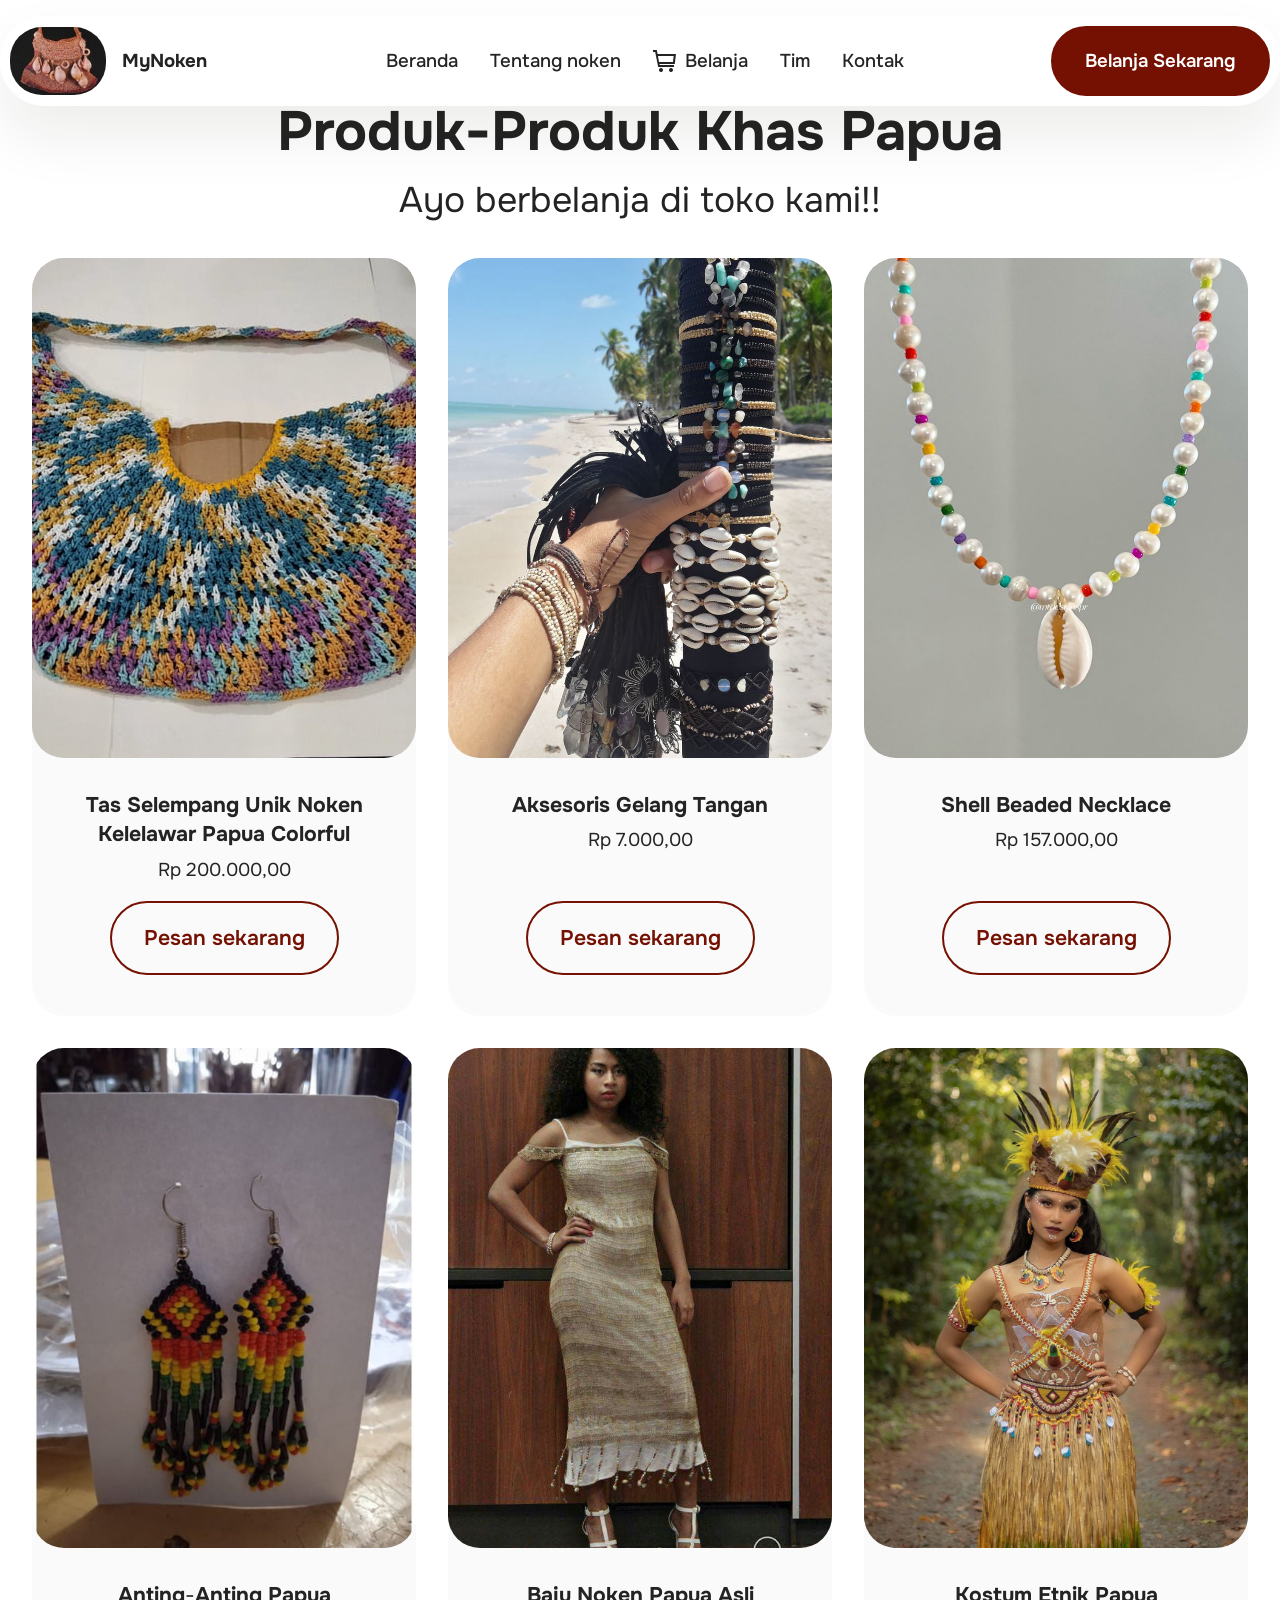
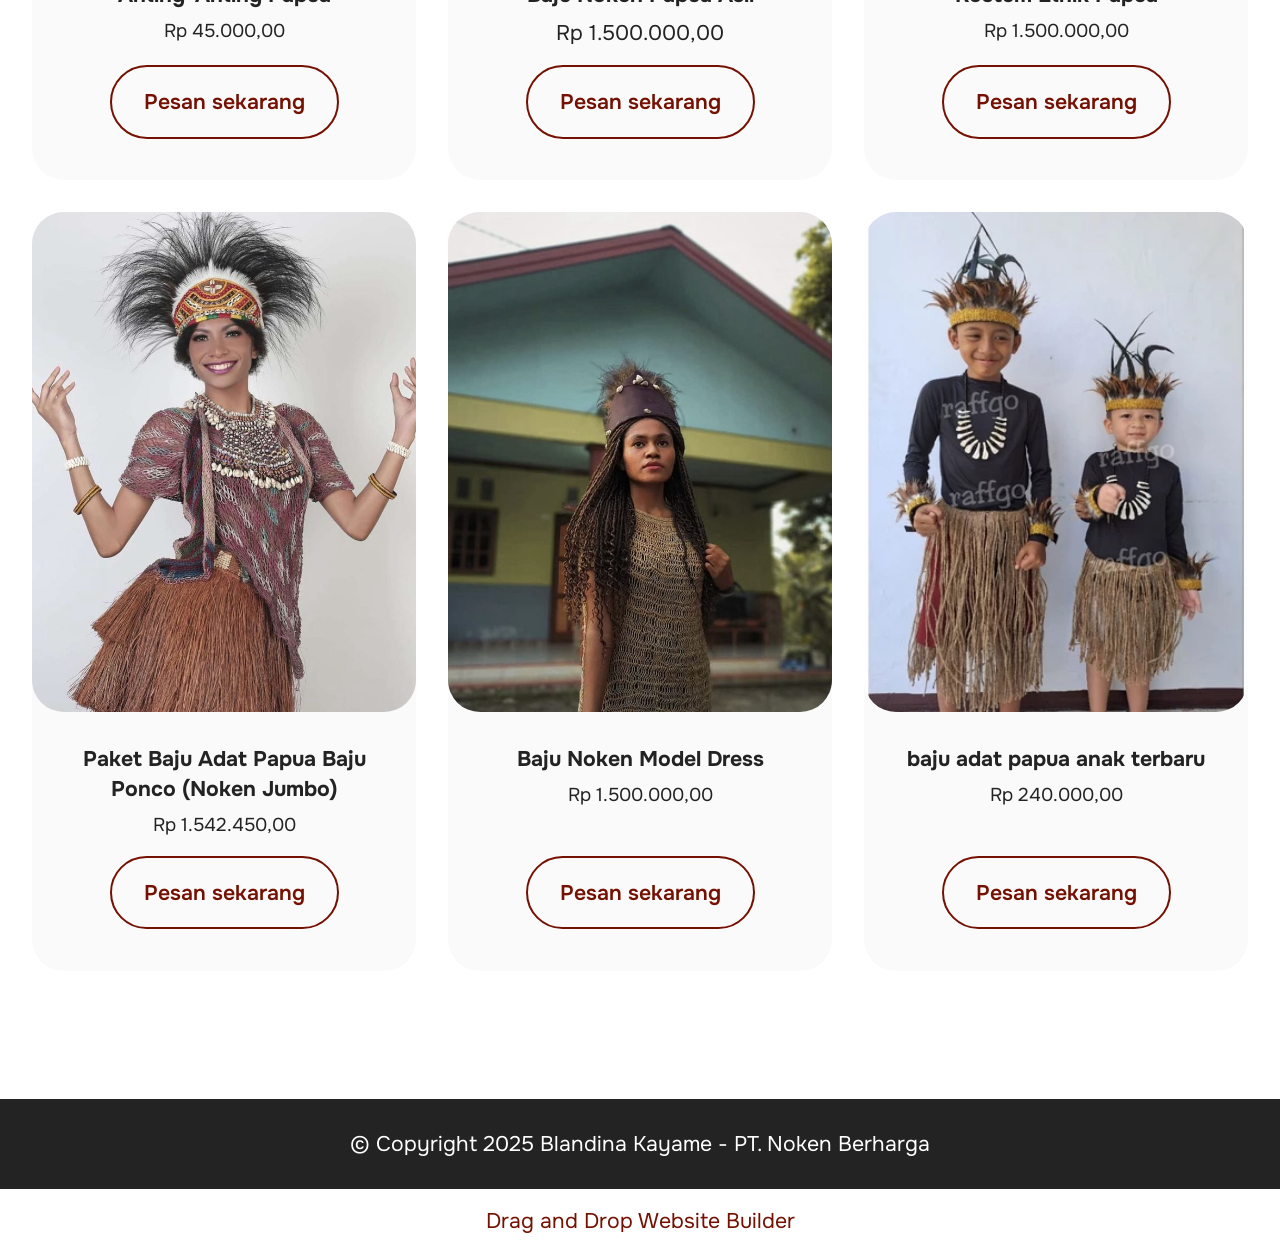
==== commit 48fd9d6d: "create github pages" ====
--- a/page1.html
+++ b/page1.html
@@ -19,7 +19,7 @@
   <link rel="stylesheet" href="assets/theme/css/style.css">
   <link rel="preload" href="https://fonts.googleapis.com/css2?family=Onest:wght@400;700&display=swap&display=swap" as="style" onload="this.onload=null;this.rel='stylesheet'">
   <noscript><link rel="stylesheet" href="https://fonts.googleapis.com/css2?family=Onest:wght@400;700&display=swap&display=swap"></noscript>
-  <link rel="preload" as="style" href="assets/mobirise/css/mbr-additional.css?v=MUu2rR"><link rel="stylesheet" href="assets/mobirise/css/mbr-additional.css?v=MUu2rR" type="text/css">
+  <link rel="preload" as="style" href="assets/mobirise/css/mbr-additional.css?v=FBJtVQ"><link rel="stylesheet" href="assets/mobirise/css/mbr-additional.css?v=FBJtVQ" type="text/css">
 
   
   
@@ -55,7 +55,7 @@
 					
 					<li class="nav-item">
 						<a class="nav-link link text-black text-primary display-4" href="page3.html" aria-expanded="false">Tentang noken</a>
-					</li><li class="nav-item"><a class="nav-link link text-black text-primary display-4" href="page1.html"><span class="mobi-mbri mobi-mbri-shopping-cart mbr-iconfont mbr-iconfont-btn"></span>Belanja</a></li><li class="nav-item">
+					</li><li class="nav-item"><a class="nav-link link text-black text-primary display-4" href="page1.html"><span class="mobi-mbri mobi-mbri-shopping-cart mbr-iconfont mbr-iconfont-btn"></span>Belanja</a></li><li class="nav-item"><a class="nav-link link text-black text-primary display-4" href="page5.html">Tim</a></li><li class="nav-item">
 						<a class="nav-link link text-black text-primary display-4" href="page2.html">Kontak</a>
 					</li></ul>
 				
@@ -200,11 +200,11 @@
         <div class="media-container-row align-center mbr-white">
             <div class="col-12">
                 <p class="mbr-text mb-0 mbr-fonts-style display-7">
-                    © Copyright 2025 MyNoken - PT. Noken Berharga</p>
+                    © Copyright 2025 Blandina Kayame - PT. Noken Berharga</p>
             </div>
         </div>
     </div>
-</section><section class="display-7" style="padding: 0;align-items: center;justify-content: center;flex-wrap: wrap;    align-content: center;display: flex;position: relative;height: 4rem;"><a href="https://mobiri.se/3686256" style="flex: 1 1;height: 4rem;position: absolute;width: 100%;z-index: 1;"><img alt="" style="height: 4rem;" src="[data-uri]"></a><p style="margin: 0;text-align: center;" class="display-7">&#8204;</p><a style="z-index:1" href="https://mobirise.com/offline-website-builder.html">Offline Website Maker</a></section><script src="assets/bootstrap/js/bootstrap.bundle.min.js"></script>  <script src="assets/smoothscroll/smooth-scroll.js"></script>  <script src="assets/ytplayer/index.js"></script>  <script src="assets/dropdown/js/navbar-dropdown.js"></script>  <script src="assets/theme/js/script.js"></script>  
+</section><section class="display-7" style="padding: 0;align-items: center;justify-content: center;flex-wrap: wrap;    align-content: center;display: flex;position: relative;height: 4rem;"><a href="https://mobiri.se/3686256" style="flex: 1 1;height: 4rem;position: absolute;width: 100%;z-index: 1;"><img alt="" style="height: 4rem;" src="[data-uri]"></a><p style="margin: 0;text-align: center;" class="display-7">&#8204;</p><a style="z-index:1" href="https://mobirise.com/drag-drop-website-builder.html">Drag and Drop Website Builder</a></section><script src="assets/bootstrap/js/bootstrap.bundle.min.js"></script>  <script src="assets/smoothscroll/smooth-scroll.js"></script>  <script src="assets/ytplayer/index.js"></script>  <script src="assets/dropdown/js/navbar-dropdown.js"></script>  <script src="assets/theme/js/script.js"></script>  
   
   
 </body>
--- a/assets/mobirise/css/mbr-additional.css
+++ b/assets/mobirise/css/mbr-additional.css
@@ -0,0 +1,4577 @@
+.btn {
+  border-width: 2px;
+}
+img,
+.card-wrap,
+.card-wrapper,
+.video-wrapper,
+.mbr-figure iframe,
+.google-map iframe,
+.slide-content,
+.plan,
+.card,
+.item-wrapper {
+  border-radius: 2rem !important;
+}
+.video-wrapper {
+  overflow: hidden;
+}
+body {
+  background-color: #ffeee6;
+}
+body {
+  font-family: Onest;
+}
+.display-1 {
+  font-family: 'Onest', sans-serif;
+  font-size: 5rem;
+  line-height: 1;
+}
+.display-1 > .mbr-iconfont {
+  font-size: 6.25rem;
+}
+.display-2 {
+  font-family: 'Onest', sans-serif;
+  font-size: 4rem;
+  line-height: 1;
+}
+.display-2 > .mbr-iconfont {
+  font-size: 5rem;
+}
+.display-4 {
+  font-family: 'Onest', sans-serif;
+  font-size: 1.2rem;
+  line-height: 1.5;
+}
+.display-4 > .mbr-iconfont {
+  font-size: 1.5rem;
+}
+.display-5 {
+  font-family: 'Onest', sans-serif;
+  font-size: 2.5rem;
+  line-height: 1.5;
+}
+.display-5 > .mbr-iconfont {
+  font-size: 3.125rem;
+}
+.display-7 {
+  font-family: 'Onest', sans-serif;
+  font-size: 1.4rem;
+  line-height: 1.3;
+}
+.display-7 > .mbr-iconfont {
+  font-size: 1.75rem;
+}
+/* ---- Fluid typography for mobile devices ---- */
+/* 1.4 - font scale ratio ( bootstrap == 1.42857 ) */
+/* 100vw - current viewport width */
+/* (48 - 20)  48 == 48rem == 768px, 20 == 20rem == 320px(minimal supported viewport) */
+/* 0.65 - min scale variable, may vary */
+@media (max-width: 992px) {
+  .display-1 {
+    font-size: 4rem;
+  }
+}
+@media (max-width: 768px) {
+  .display-1 {
+    font-size: 3.5rem;
+    font-size: calc( 2.4rem + (5 - 2.4) * ((100vw - 20rem) / (48 - 20)));
+    line-height: calc( 1.1 * (2.4rem + (5 - 2.4) * ((100vw - 20rem) / (48 - 20))));
+  }
+  .display-2 {
+    font-size: 3.2rem;
+    font-size: calc( 2.05rem + (4 - 2.05) * ((100vw - 20rem) / (48 - 20)));
+    line-height: calc( 1.3 * (2.05rem + (4 - 2.05) * ((100vw - 20rem) / (48 - 20))));
+  }
+  .display-4 {
+    font-size: 0.96rem;
+    font-size: calc( 1.07rem + (1.2 - 1.07) * ((100vw - 20rem) / (48 - 20)));
+    line-height: calc( 1.4 * (1.07rem + (1.2 - 1.07) * ((100vw - 20rem) / (48 - 20))));
+  }
+  .display-5 {
+    font-size: 2rem;
+    font-size: calc( 1.525rem + (2.5 - 1.525) * ((100vw - 20rem) / (48 - 20)));
+    line-height: calc( 1.4 * (1.525rem + (2.5 - 1.525) * ((100vw - 20rem) / (48 - 20))));
+  }
+  .display-7 {
+    font-size: 1.12rem;
+    font-size: calc( 1.14rem + (1.4 - 1.14) * ((100vw - 20rem) / (48 - 20)));
+    line-height: calc( 1.4 * (1.14rem + (1.4 - 1.14) * ((100vw - 20rem) / (48 - 20))));
+  }
+}
+@media (min-width: 992px) and (max-width: 1400px) {
+  .display-1 {
+    font-size: 3.5rem;
+    font-size: calc( 2.4rem + (5 - 2.4) * ((100vw - 62rem) / (87 - 62)));
+    line-height: calc( 1.1 * (2.4rem + (5 - 2.4) * ((100vw - 62rem) / (87 - 62))));
+  }
+  .display-2 {
+    font-size: 3.2rem;
+    font-size: calc( 2.05rem + (4 - 2.05) * ((100vw - 62rem) / (87 - 62)));
+    line-height: calc( 1.3 * (2.05rem + (4 - 2.05) * ((100vw - 62rem) / (87 - 62))));
+  }
+  .display-4 {
+    font-size: 0.96rem;
+    font-size: calc( 1.07rem + (1.2 - 1.07) * ((100vw - 62rem) / (87 - 62)));
+    line-height: calc( 1.4 * (1.07rem + (1.2 - 1.07) * ((100vw - 62rem) / (87 - 62))));
+  }
+  .display-5 {
+    font-size: 2rem;
+    font-size: calc( 1.525rem + (2.5 - 1.525) * ((100vw - 62rem) / (87 - 62)));
+    line-height: calc( 1.4 * (1.525rem + (2.5 - 1.525) * ((100vw - 62rem) / (87 - 62))));
+  }
+  .display-7 {
+    font-size: 1.12rem;
+    font-size: calc( 1.14rem + (1.4 - 1.14) * ((100vw - 62rem) / (87 - 62)));
+    line-height: calc( 1.4 * (1.14rem + (1.4 - 1.14) * ((100vw - 62rem) / (87 - 62))));
+  }
+}
+/* Buttons */
+.btn {
+  padding: 1.25rem 2rem;
+  border-radius: 4px;
+}
+@media (max-width: 767px) {
+  .btn {
+    padding: 0.75rem 1.5rem;
+  }
+}
+.btn-sm {
+  padding: 0.6rem 1.2rem;
+  border-radius: 4px;
+}
+.btn-md {
+  padding: 0.6rem 1.2rem;
+  border-radius: 4px;
+}
+.btn-lg {
+  padding: 1.25rem 2rem;
+  border-radius: 4px;
+}
+.bg-primary {
+  background-color: #741102 !important;
+}
+.bg-success {
+  background-color: #22b571 !important;
+}
+.bg-info {
+  background-color: #0baccc !important;
+}
+.bg-warning {
+  background-color: #d7a100 !important;
+}
+.bg-danger {
+  background-color: #b7202e !important;
+}
+.btn-primary,
+.btn-primary:active {
+  background-color: #741102 !important;
+  border-color: #741102 !important;
+  color: #ffffff !important;
+  box-shadow: none;
+}
+.btn-primary:hover,
+.btn-primary:focus,
+.btn-primary.focus,
+.btn-primary.active {
+  color: inherit;
+  background-color: #a61803 !important;
+  border-color: #a61803 !important;
+  box-shadow: none;
+}
+.btn-primary.disabled,
+.btn-primary:disabled {
+  color: #ffffff !important;
+  background-color: #a61803 !important;
+  border-color: #a61803 !important;
+}
+.btn-secondary,
+.btn-secondary:active {
+  background-color: #8338ec !important;
+  border-color: #8338ec !important;
+  color: #ffffff !important;
+  box-shadow: none;
+}
+.btn-secondary:hover,
+.btn-secondary:focus,
+.btn-secondary.focus,
+.btn-secondary.active {
+  color: inherit;
+  background-color: #a067f0 !important;
+  border-color: #a067f0 !important;
+  box-shadow: none;
+}
+.btn-secondary.disabled,
+.btn-secondary:disabled {
+  color: #ffffff !important;
+  background-color: #a067f0 !important;
+  border-color: #a067f0 !important;
+}
+.btn-info,
+.btn-info:active {
+  background-color: #0baccc !important;
+  border-color: #0baccc !important;
+  color: #ffffff !important;
+  box-shadow: none;
+}
+.btn-info:hover,
+.btn-info:focus,
+.btn-info.focus,
+.btn-info.active {
+  color: inherit;
+  background-color: #17cef3 !important;
+  border-color: #17cef3 !important;
+  box-shadow: none;
+}
+.btn-info.disabled,
+.btn-info:disabled {
+  color: #ffffff !important;
+  background-color: #17cef3 !important;
+  border-color: #17cef3 !important;
+}
+.btn-success,
+.btn-success:active {
+  background-color: #22b571 !important;
+  border-color: #22b571 !important;
+  color: #ffffff !important;
+  box-shadow: none;
+}
+.btn-success:hover,
+.btn-success:focus,
+.btn-success.focus,
+.btn-success.active {
+  color: inherit;
+  background-color: #32d88b !important;
+  border-color: #32d88b !important;
+  box-shadow: none;
+}
+.btn-success.disabled,
+.btn-success:disabled {
+  color: #ffffff !important;
+  background-color: #32d88b !important;
+  border-color: #32d88b !important;
+}
+.btn-warning,
+.btn-warning:active {
+  background-color: #d7a100 !important;
+  border-color: #d7a100 !important;
+  color: #ffffff !important;
+  box-shadow: none;
+}
+.btn-warning:hover,
+.btn-warning:focus,
+.btn-warning.focus,
+.btn-warning.active {
+  color: inherit;
+  background-color: #ffc20b !important;
+  border-color: #ffc20b !important;
+  box-shadow: none;
+}
+.btn-warning.disabled,
+.btn-warning:disabled {
+  color: #ffffff !important;
+  background-color: #ffc20b !important;
+  border-color: #ffc20b !important;
+}
+.btn-danger,
+.btn-danger:active {
+  background-color: #b7202e !important;
+  border-color: #b7202e !important;
+  color: #ffffff !important;
+  box-shadow: none;
+}
+.btn-danger:hover,
+.btn-danger:focus,
+.btn-danger.focus,
+.btn-danger.active {
+  color: inherit;
+  background-color: #db2f3f !important;
+  border-color: #db2f3f !important;
+  box-shadow: none;
+}
+.btn-danger.disabled,
+.btn-danger:disabled {
+  color: #ffffff !important;
+  background-color: #db2f3f !important;
+  border-color: #db2f3f !important;
+}
+.btn-white,
+.btn-white:active {
+  background-color: #eff0ec !important;
+  border-color: #eff0ec !important;
+  color: #757b62 !important;
+  box-shadow: none;
+}
+.btn-white:hover,
+.btn-white:focus,
+.btn-white.focus,
+.btn-white.active {
+  color: inherit;
+  background-color: #ffffff !important;
+  border-color: #ffffff !important;
+  box-shadow: none;
+}
+.btn-white.disabled,
+.btn-white:disabled {
+  color: #757b62 !important;
+  background-color: #ffffff !important;
+  border-color: #ffffff !important;
+}
+.btn-black,
+.btn-black:active {
+  background-color: #232323 !important;
+  border-color: #232323 !important;
+  color: #ffffff !important;
+  box-shadow: none;
+}
+.btn-black:hover,
+.btn-black:focus,
+.btn-black.focus,
+.btn-black.active {
+  color: inherit;
+  background-color: #3d3d3d !important;
+  border-color: #3d3d3d !important;
+  box-shadow: none;
+}
+.btn-black.disabled,
+.btn-black:disabled {
+  color: #ffffff !important;
+  background-color: #3d3d3d !important;
+  border-color: #3d3d3d !important;
+}
+.btn-primary-outline,
+.btn-primary-outline:active {
+  background-color: transparent !important;
+  border-color: #741102;
+  color: #741102;
+}
+.btn-primary-outline:hover,
+.btn-primary-outline:focus,
+.btn-primary-outline.focus,
+.btn-primary-outline.active {
+  color: #1f0501 !important;
+  background-color: transparent !important;
+  border-color: #1f0501 !important;
+  box-shadow: none !important;
+}
+.btn-primary-outline.disabled,
+.btn-primary-outline:disabled {
+  color: #ffffff !important;
+  background-color: #741102 !important;
+  border-color: #741102 !important;
+}
+.btn-secondary-outline,
+.btn-secondary-outline:active {
+  background-color: transparent !important;
+  border-color: #8338ec;
+  color: #8338ec;
+}
+.btn-secondary-outline:hover,
+.btn-secondary-outline:focus,
+.btn-secondary-outline.focus,
+.btn-secondary-outline.active {
+  color: #5912bb !important;
+  background-color: transparent !important;
+  border-color: #5912bb !important;
+  box-shadow: none !important;
+}
+.btn-secondary-outline.disabled,
+.btn-secondary-outline:disabled {
+  color: #ffffff !important;
+  background-color: #8338ec !important;
+  border-color: #8338ec !important;
+}
+.btn-info-outline,
+.btn-info-outline:active {
+  background-color: transparent !important;
+  border-color: #0baccc;
+  color: #0baccc;
+}
+.btn-info-outline:hover,
+.btn-info-outline:focus,
+.btn-info-outline.focus,
+.btn-info-outline.active {
+  color: #07677a !important;
+  background-color: transparent !important;
+  border-color: #07677a !important;
+  box-shadow: none !important;
+}
+.btn-info-outline.disabled,
+.btn-info-outline:disabled {
+  color: #ffffff !important;
+  background-color: #0baccc !important;
+  border-color: #0baccc !important;
+}
+.btn-success-outline,
+.btn-success-outline:active {
+  background-color: transparent !important;
+  border-color: #22b571;
+  color: #22b571;
+}
+.btn-success-outline:hover,
+.btn-success-outline:focus,
+.btn-success-outline.focus,
+.btn-success-outline.active {
+  color: #146c43 !important;
+  background-color: transparent !important;
+  border-color: #146c43 !important;
+  box-shadow: none !important;
+}
+.btn-success-outline.disabled,
+.btn-success-outline:disabled {
+  color: #ffffff !important;
+  background-color: #22b571 !important;
+  border-color: #22b571 !important;
+}
+.btn-warning-outline,
+.btn-warning-outline:active {
+  background-color: transparent !important;
+  border-color: #d7a100;
+  color: #d7a100;
+}
+.btn-warning-outline:hover,
+.btn-warning-outline:focus,
+.btn-warning-outline.focus,
+.btn-warning-outline.active {
+  color: #806000 !important;
+  background-color: transparent !important;
+  border-color: #806000 !important;
+  box-shadow: none !important;
+}
+.btn-warning-outline.disabled,
+.btn-warning-outline:disabled {
+  color: #ffffff !important;
+  background-color: #d7a100 !important;
+  border-color: #d7a100 !important;
+}
+.btn-danger-outline,
+.btn-danger-outline:active {
+  background-color: transparent !important;
+  border-color: #b7202e;
+  color: #b7202e;
+}
+.btn-danger-outline:hover,
+.btn-danger-outline:focus,
+.btn-danger-outline.focus,
+.btn-danger-outline.active {
+  color: #6d131b !important;
+  background-color: transparent !important;
+  border-color: #6d131b !important;
+  box-shadow: none !important;
+}
+.btn-danger-outline.disabled,
+.btn-danger-outline:disabled {
+  color: #ffffff !important;
+  background-color: #b7202e !important;
+  border-color: #b7202e !important;
+}
+.btn-black-outline,
+.btn-black-outline:active {
+  background-color: transparent !important;
+  border-color: #232323;
+  color: #232323;
+}
+.btn-black-outline:hover,
+.btn-black-outline:focus,
+.btn-black-outline.focus,
+.btn-black-outline.active {
+  color: #000000 !important;
+  background-color: transparent !important;
+  border-color: #000000 !important;
+  box-shadow: none !important;
+}
+.btn-black-outline.disabled,
+.btn-black-outline:disabled {
+  color: #ffffff !important;
+  background-color: #232323 !important;
+  border-color: #232323 !important;
+}
+.btn-white-outline,
+.btn-white-outline:active {
+  background-color: transparent !important;
+  border-color: #fafafa;
+  color: #fafafa;
+}
+.btn-white-outline:hover,
+.btn-white-outline:focus,
+.btn-white-outline.focus,
+.btn-white-outline.active {
+  color: #cfcfcf !important;
+  background-color: transparent !important;
+  border-color: #cfcfcf !important;
+  box-shadow: none !important;
+}
+.btn-white-outline.disabled,
+.btn-white-outline:disabled {
+  color: #7a7a7a !important;
+  background-color: #fafafa !important;
+  border-color: #fafafa !important;
+}
+.text-primary {
+  color: #741102 !important;
+}
+.text-secondary {
+  color: #8338ec !important;
+}
+.text-success {
+  color: #22b571 !important;
+}
+.text-info {
+  color: #0baccc !important;
+}
+.text-warning {
+  color: #d7a100 !important;
+}
+.text-danger {
+  color: #b7202e !important;
+}
+.text-white {
+  color: #fafafa !important;
+}
+.text-black {
+  color: #232323 !important;
+}
+a.text-primary:hover,
+a.text-primary:focus,
+a.text-primary.active {
+  color: #100200 !important;
+}
+a.text-secondary:hover,
+a.text-secondary:focus,
+a.text-secondary.active {
+  color: #5211ad !important;
+}
+a.text-success:hover,
+a.text-success:focus,
+a.text-success.active {
+  color: #125f3b !important;
+}
+a.text-info:hover,
+a.text-info:focus,
+a.text-info.active {
+  color: #065a6b !important;
+}
+a.text-warning:hover,
+a.text-warning:focus,
+a.text-warning.active {
+  color: #715500 !important;
+}
+a.text-danger:hover,
+a.text-danger:focus,
+a.text-danger.active {
+  color: #601118 !important;
+}
+a.text-white:hover,
+a.text-white:focus,
+a.text-white.active {
+  color: #c7c7c7 !important;
+}
+a.text-black:hover,
+a.text-black:focus,
+a.text-black.active {
+  color: #000000 !important;
+}
+a[class*="text-"]:not(.nav-link):not(.dropdown-item):not([role]):not(.navbar-caption) {
+  position: relative;
+  background-image: transparent;
+  background-size: 10000px 2px;
+  background-repeat: no-repeat;
+  background-position: 0px 1.2em;
+  background-position: -10000px 1.2em;
+}
+a[class*="text-"]:not(.nav-link):not(.dropdown-item):not([role]):not(.navbar-caption):hover {
+  transition: background-position 2s ease-in-out;
+  background-image: linear-gradient(currentColor 50%, currentColor 50%);
+  background-position: 0px 1.2em;
+}
+.nav-tabs .nav-link.active {
+  color: #741102;
+}
+.nav-tabs .nav-link:not(.active) {
+  color: #232323;
+}
+.alert-success {
+  background-color: #70c770;
+}
+.alert-info {
+  background-color: #0baccc;
+}
+.alert-warning {
+  background-color: #d7a100;
+}
+.alert-danger {
+  background-color: #b7202e;
+}
+.mbr-section-btn .btn:not(.btn-form) {
+  border-radius: 100px;
+}
+.mbr-gallery-filter li a {
+  border-radius: 100px !important;
+}
+.mbr-gallery-filter li.active .btn {
+  background-color: #741102;
+  border-color: #741102;
+  color: #ffffff;
+}
+.mbr-gallery-filter li.active .btn:focus {
+  box-shadow: none;
+}
+.nav-tabs .nav-link {
+  border-radius: 100px !important;
+}
+a,
+a:hover {
+  color: #741102;
+}
+.mbr-plan-header.bg-primary .mbr-plan-subtitle,
+.mbr-plan-header.bg-primary .mbr-plan-price-desc {
+  color: #f12304;
+}
+.mbr-plan-header.bg-success .mbr-plan-subtitle,
+.mbr-plan-header.bg-success .mbr-plan-price-desc {
+  color: #72e5b0;
+}
+.mbr-plan-header.bg-info .mbr-plan-subtitle,
+.mbr-plan-header.bg-info .mbr-plan-price-desc {
+  color: #a9edfa;
+}
+.mbr-plan-header.bg-warning .mbr-plan-subtitle,
+.mbr-plan-header.bg-warning .mbr-plan-price-desc {
+  color: #ffe8a4;
+}
+.mbr-plan-header.bg-danger .mbr-plan-subtitle,
+.mbr-plan-header.bg-danger .mbr-plan-price-desc {
+  color: #e6707b;
+}
+/* Scroll to top button*/
+.scrollToTop_wraper {
+  display: none;
+}
+.form-control {
+  font-family: 'Onest', sans-serif;
+  font-size: 1.4rem;
+  line-height: 1.3;
+  font-weight: 400;
+  border-radius: 40px !important;
+}
+.form-control > .mbr-iconfont {
+  font-size: 1.75rem;
+}
+.form-control:hover,
+.form-control:focus {
+  box-shadow: rgba(0, 0, 0, 0.07) 0px 1px 1px 0px, rgba(0, 0, 0, 0.07) 0px 1px 3px 0px, rgba(0, 0, 0, 0.03) 0px 0px 0px 1px;
+  border-color: #741102 !important;
+}
+.form-control:-webkit-input-placeholder {
+  font-family: 'Onest', sans-serif;
+  font-size: 1.4rem;
+  line-height: 1.3;
+  font-weight: 400;
+}
+.form-control:-webkit-input-placeholder > .mbr-iconfont {
+  font-size: 1.75rem;
+}
+blockquote {
+  border-color: #741102;
+}
+/* Forms */
+.mbr-form .input-group-btn .btn {
+  border-radius: 100px !important;
+}
+.mbr-form .input-group-btn .btn:hover {
+  box-shadow: 0 10px 40px 0 rgba(0, 0, 0, 0.2);
+}
+.mbr-form .input-group-btn button[type="submit"] {
+  border-radius: 100px !important;
+  padding: 1rem 3rem;
+}
+.mbr-form .input-group-btn button[type="submit"]:hover {
+  box-shadow: 0 10px 40px 0 rgba(0, 0, 0, 0.2);
+}
+.jq-selectbox li:hover,
+.jq-selectbox li.selected {
+  background-color: #741102;
+  color: #ffffff;
+}
+.jq-number__spin {
+  transition: 0.25s ease;
+}
+.jq-number__spin:hover {
+  border-color: #741102;
+}
+.jq-selectbox .jq-selectbox__trigger-arrow,
+.jq-number__spin.minus:after,
+.jq-number__spin.plus:after {
+  transition: 0.4s;
+  border-top-color: #232323;
+  border-bottom-color: #232323;
+}
+.jq-selectbox:hover .jq-selectbox__trigger-arrow,
+.jq-number__spin.minus:hover:after,
+.jq-number__spin.plus:hover:after {
+  border-top-color: #741102;
+  border-bottom-color: #741102;
+}
+.xdsoft_datetimepicker .xdsoft_calendar td.xdsoft_default,
+.xdsoft_datetimepicker .xdsoft_calendar td.xdsoft_current,
+.xdsoft_datetimepicker .xdsoft_timepicker .xdsoft_time_box > div > div.xdsoft_current {
+  color: #ffffff !important;
+  background-color: #741102 !important;
+  box-shadow: none !important;
+}
+.xdsoft_datetimepicker .xdsoft_calendar td:hover,
+.xdsoft_datetimepicker .xdsoft_timepicker .xdsoft_time_box > div > div:hover {
+  color: #ffffff !important;
+  background: #8338ec !important;
+  box-shadow: none !important;
+}
+.lazy-bg {
+  background-image: none !important;
+}
+.lazy-placeholder:not(section),
+.lazy-none {
+  display: block;
+  position: relative;
+  padding-bottom: 56.25%;
+  width: 100%;
+  height: auto;
+}
+iframe.lazy-placeholder,
+.lazy-placeholder:after {
+  content: '';
+  position: absolute;
+  width: 200px;
+  height: 200px;
+  background: transparent no-repeat center;
+  background-size: contain;
+  top: 50%;
+  left: 50%;
+  transform: translateX(-50%) translateY(-50%);
+  background-image: url("data:image/svg+xml;charset=UTF-8,%3csvg width='32' height='32' viewBox='0 0 64 64' xmlns='http://www.w3.org/2000/svg' stroke='%23741102' %3e%3cg fill='none' fill-rule='evenodd'%3e%3cg transform='translate(16 16)' stroke-width='2'%3e%3ccircle stroke-opacity='.5' cx='16' cy='16' r='16'/%3e%3cpath d='M32 16c0-9.94-8.06-16-16-16'%3e%3canimateTransform attributeName='transform' type='rotate' from='0 16 16' to='360 16 16' dur='1s' repeatCount='indefinite'/%3e%3c/path%3e%3c/g%3e%3c/g%3e%3c/svg%3e");
+}
+section.lazy-placeholder:after {
+  opacity: 0.5;
+}
+body {
+  overflow-x: hidden;
+}
+a {
+  transition: color 0.6s;
+}
+@media (max-width: 1400px) {
+  .container {
+    max-width: 100%;
+  }
+}
+@media (max-width: 1400px) and (min-width: 768px) {
+  .container {
+    padding-left: 32px;
+    padding-right: 32px;
+  }
+}
+@media (max-width: 1400px) and (min-width: 768px) {
+  .container-fluid {
+    padding-left: 32px;
+    padding-right: 32px;
+  }
+}
+@media (max-width: 767px) {
+  .container-fluid {
+    padding-left: 16px;
+    padding-right: 16px;
+  }
+}
+.cid-uz4CTPhhTe {
+  z-index: 1000;
+  width: 100%;
+  position: relative;
+}
+.cid-uz4CTPhhTe .dropdown-item:before {
+  font-family: Moririse2 !important;
+  content: "\e966";
+  display: inline-block;
+  width: 0;
+  position: absolute;
+  left: 1rem;
+  top: 0.5rem;
+  margin-right: 0.5rem;
+  line-height: 1;
+  font-size: inherit;
+  vertical-align: middle;
+  text-align: center;
+  overflow: hidden;
+  transform: scale(0, 1);
+  transition: all 0.25s ease-in-out;
+}
+@media (max-width: 767px) {
+  .cid-uz4CTPhhTe .navbar-toggler {
+    transform: scale(0.8);
+  }
+}
+.cid-uz4CTPhhTe .navbar-brand {
+  flex-shrink: 0;
+  align-items: center;
+  margin-right: 0;
+  padding: 10px 0;
+  transition: all 0.3s;
+  word-break: break-word;
+  z-index: 1;
+}
+.cid-uz4CTPhhTe .navbar-brand img {
+  max-width: 100%;
+  max-height: 100%;
+}
+.cid-uz4CTPhhTe .navbar-brand .navbar-caption {
+  line-height: inherit !important;
+}
+.cid-uz4CTPhhTe .navbar-brand .navbar-logo a {
+  outline: none;
+}
+.cid-uz4CTPhhTe .navbar-nav {
+  margin: auto;
+  margin-left: 0;
+  margin-left: auto;
+}
+.cid-uz4CTPhhTe .navbar-nav .nav-item {
+  padding: 0 !important;
+  transition: 0.3s all !important;
+}
+.cid-uz4CTPhhTe .navbar-nav .nav-item .nav-link {
+  padding: 16px !important;
+  margin: 0 !important;
+  border-radius: 1rem !important;
+  transition: 0.3s all !important;
+}
+.cid-uz4CTPhhTe .navbar-nav .nav-item .nav-link:hover {
+  background-color: rgba(27, 31, 10, 0.06);
+}
+.cid-uz4CTPhhTe .navbar-nav .open .nav-link::after {
+  transform: rotate(180deg);
+}
+@media (min-width: 992px) {
+  .cid-uz4CTPhhTe .navbar-nav .open .nav-link::before {
+    content: "";
+    width: 100%;
+    height: 20px;
+    top: 100%;
+    background: transparent;
+    position: absolute;
+  }
+}
+.cid-uz4CTPhhTe .navbar-nav .dropdown-item {
+  padding: 12px !important;
+  border-radius: 0.5rem !important;
+  margin: 0 8px !important;
+  transition: 0.3s all !important;
+}
+.cid-uz4CTPhhTe .navbar-nav .dropdown-item:hover {
+  background-color: rgba(27, 31, 10, 0.06);
+}
+@media (min-width: 992px) {
+  .cid-uz4CTPhhTe .navbar-nav {
+    padding-left: 1.5rem;
+  }
+}
+.cid-uz4CTPhhTe .nav-link {
+  width: fit-content;
+  position: relative;
+}
+.cid-uz4CTPhhTe .navbar-logo {
+  margin: 0 !important;
+}
+@media (max-width: 767px) {
+  .cid-uz4CTPhhTe .navbar-logo {
+    padding-left: 0;
+  }
+}
+.cid-uz4CTPhhTe .navbar-caption {
+  padding-left: 1rem;
+  padding-right: 0.5rem;
+}
+@media (max-width: 767px) {
+  .cid-uz4CTPhhTe .nav-dropdown {
+    padding-bottom: 0.5rem;
+  }
+}
+.cid-uz4CTPhhTe .nav-dropdown .link.dropdown-toggle::after {
+  margin-left: 0.5rem;
+  margin-top: 0.2rem;
+  transition: 0.3s all;
+}
+.cid-uz4CTPhhTe .container {
+  display: flex;
+  height: 90px;
+  padding: 0.5rem 0.6rem;
+  flex-wrap: nowrap;
+  background: rgba(255, 255, 255, 0.8) !important;
+  left: 0;
+  right: 0;
+  -webkit-box-pack: justify;
+  -ms-flex-pack: justify;
+  justify-content: flex-end;
+  -webkit-box-align: center;
+  -webkit-align-items: center;
+  -ms-flex-align: center;
+  align-items: center;
+  border-radius: 100vw;
+  margin-top: 1rem;
+  background-color: #ffffff;
+  box-shadow: 0 30px 60px 0 rgba(27, 31, 10, 0.08);
+}
+@media (max-width: 992px) {
+  .cid-uz4CTPhhTe .container {
+    padding-right: 2rem;
+  }
+}
+@media (max-width: 767px) {
+  .cid-uz4CTPhhTe .container {
+    width: 95%;
+    height: 56px !important;
+    padding-right: 1rem;
+    margin-top: 0rem;
+  }
+}
+.cid-uz4CTPhhTe .iconfont-wrapper {
+  color: #000000 !important;
+  font-size: 1.5rem;
+  padding-right: 0.5rem;
+}
+.cid-uz4CTPhhTe .dropdown-menu {
+  flex-wrap: wrap;
+  flex-direction: column;
+  max-width: 100%;
+  padding: 12px 4px !important;
+  border-radius: 1.5rem;
+  transition: 0.3s all !important;
+  min-width: auto;
+  background: #ffffff;
+  background: rgba(255, 255, 255, 0.8) !important;
+}
+.cid-uz4CTPhhTe .nav-item:focus,
+.cid-uz4CTPhhTe .nav-link:focus {
+  outline: none;
+}
+.cid-uz4CTPhhTe .dropdown .dropdown-menu .dropdown-item {
+  width: auto;
+  transition: all 0.25s ease-in-out;
+}
+.cid-uz4CTPhhTe .dropdown .dropdown-menu .dropdown-item::after {
+  right: 0.5rem;
+}
+.cid-uz4CTPhhTe .dropdown .dropdown-menu .dropdown-item .mbr-iconfont {
+  margin-right: 0.5rem;
+  vertical-align: sub;
+}
+.cid-uz4CTPhhTe .dropdown .dropdown-menu .dropdown-item .mbr-iconfont:before {
+  display: inline-block;
+  transform: scale(1, 1);
+  transition: all 0.25s ease-in-out;
+}
+.cid-uz4CTPhhTe .collapsed .dropdown-menu .dropdown-item:before {
+  display: none;
+}
+.cid-uz4CTPhhTe .collapsed .dropdown .dropdown-menu .dropdown-item {
+  padding: 0.235em 1.5em 0.235em 1.5em !important;
+  transition: none;
+  margin: 0 !important;
+}
+.cid-uz4CTPhhTe .navbar {
+  min-height: 90px;
+  transition: all 0.3s;
+  border-bottom: 1px solid transparent;
+  background: transparent !important;
+  padding: 0 !important;
+  border: none !important;
+  box-shadow: none !important;
+  border-radius: 0 !important;
+}
+.cid-uz4CTPhhTe .navbar.opened {
+  transition: all 0.3s;
+}
+.cid-uz4CTPhhTe .navbar .dropdown-item {
+  padding: 0.5rem 1.8rem;
+}
+.cid-uz4CTPhhTe .navbar .navbar-logo img {
+  min-width: 6rem;
+  object-fit: cover;
+}
+.cid-uz4CTPhhTe .navbar .navbar-collapse {
+  z-index: 1;
+  justify-content: flex-end;
+}
+.cid-uz4CTPhhTe .navbar.collapsed {
+  justify-content: center;
+}
+.cid-uz4CTPhhTe .navbar.collapsed .nav-item .nav-link::before {
+  display: none;
+}
+.cid-uz4CTPhhTe .navbar.collapsed.opened .dropdown-menu {
+  top: 0;
+}
+@media (min-width: 992px) {
+  .cid-uz4CTPhhTe .navbar.collapsed.opened:not(.navbar-short) .navbar-collapse {
+    max-height: calc(98.5vh - 4.3rem);
+  }
+}
+.cid-uz4CTPhhTe .navbar.collapsed .dropdown-menu .dropdown-submenu {
+  left: 0 !important;
+}
+.cid-uz4CTPhhTe .navbar.collapsed .dropdown-menu .dropdown-item:after {
+  right: auto;
+}
+.cid-uz4CTPhhTe .navbar.collapsed .dropdown-menu .dropdown-toggle[data-toggle="dropdown-submenu"]:after {
+  margin-left: 0.5rem;
+  margin-top: 0.2rem;
+  border-top: 0.35em solid;
+  border-right: 0.35em solid transparent;
+  border-left: 0.35em solid transparent;
+  border-bottom: 0;
+  top: 41%;
+}
+.cid-uz4CTPhhTe .navbar.collapsed ul.navbar-nav li {
+  margin: auto;
+}
+.cid-uz4CTPhhTe .navbar.collapsed .dropdown-menu .dropdown-item {
+  padding: 0.25rem 1.5rem;
+  text-align: center;
+}
+.cid-uz4CTPhhTe .navbar.collapsed .icons-menu {
+  padding-left: 0;
+  padding-right: 0;
+  padding-top: 0.5rem;
+  padding-bottom: 0.5rem;
+}
+@media (max-width: 767px) {
+  .cid-uz4CTPhhTe .navbar {
+    min-height: 72px;
+  }
+  .cid-uz4CTPhhTe .navbar .navbar-logo img {
+    height: 2.5rem !important;
+    min-width: 2.5rem !important;
+  }
+}
+@media (max-width: 991px) {
+  .cid-uz4CTPhhTe .navbar .nav-item .nav-link::before {
+    display: none;
+  }
+  .cid-uz4CTPhhTe .navbar.opened .dropdown-menu {
+    top: 0;
+  }
+  .cid-uz4CTPhhTe .navbar .dropdown-menu .dropdown-submenu {
+    left: 0 !important;
+  }
+  .cid-uz4CTPhhTe .navbar .dropdown-menu .dropdown-item:after {
+    right: auto;
+  }
+  .cid-uz4CTPhhTe .navbar .dropdown-menu .dropdown-toggle[data-toggle="dropdown-submenu"]:after {
+    margin-left: 0.5rem;
+    margin-top: 0.2rem;
+    border-top: 0.35em solid;
+    border-right: 0.35em solid transparent;
+    border-left: 0.35em solid transparent;
+    border-bottom: 0;
+    top: 40%;
+  }
+  .cid-uz4CTPhhTe .navbar .dropdown-menu .dropdown-item {
+    padding: 0.25rem 1.5rem !important;
+    text-align: center;
+  }
+  .cid-uz4CTPhhTe .navbar .navbar-brand {
+    flex-shrink: initial;
+    flex-basis: auto;
+    word-break: break-word;
+    padding-right: 10px;
+  }
+  .cid-uz4CTPhhTe .navbar .navbar-toggler {
+    flex-basis: auto;
+  }
+  .cid-uz4CTPhhTe .navbar .icons-menu {
+    padding-left: 0;
+    padding-top: 0.5rem;
+    padding-bottom: 0.5rem;
+  }
+}
+.cid-uz4CTPhhTe .navbar.navbar-short .navbar-logo img {
+  height: 2rem;
+}
+.cid-uz4CTPhhTe .dropdown-item.active,
+.cid-uz4CTPhhTe .dropdown-item:active {
+  background-color: transparent;
+}
+.cid-uz4CTPhhTe .navbar-expand-lg .navbar-nav .nav-link {
+  padding: 0;
+}
+.cid-uz4CTPhhTe .nav-dropdown .link.dropdown-toggle {
+  margin-right: 1.667em;
+}
+.cid-uz4CTPhhTe .nav-dropdown .link.dropdown-toggle[aria-expanded="true"] {
+  margin-right: 0;
+  padding: 0.667em 1.667em;
+}
+.cid-uz4CTPhhTe .navbar.navbar-expand-lg .dropdown .dropdown-menu {
+  background: #ffffff;
+}
+.cid-uz4CTPhhTe .navbar.navbar-expand-lg .dropdown .dropdown-menu .dropdown-submenu {
+  margin: 0;
+  left: 105%;
+  transform: none;
+  top: -12px;
+}
+.cid-uz4CTPhhTe .navbar .dropdown.open > .dropdown-menu {
+  display: flex;
+}
+.cid-uz4CTPhhTe ul.navbar-nav {
+  flex-wrap: wrap;
+}
+.cid-uz4CTPhhTe .navbar-buttons {
+  text-align: center;
+  min-width: 140px;
+}
+@media (max-width: 992px) {
+  .cid-uz4CTPhhTe .navbar-buttons {
+    text-align: left;
+  }
+}
+.cid-uz4CTPhhTe button.navbar-toggler {
+  outline: none;
+  width: 31px;
+  height: 20px;
+  cursor: pointer;
+  transition: all 0.2s;
+  position: relative;
+  align-self: center;
+}
+.cid-uz4CTPhhTe button.navbar-toggler .hamburger span {
+  position: absolute;
+  right: 0;
+  width: 30px;
+  height: 2px;
+  border-right: 5px;
+  background-color: #000000;
+}
+.cid-uz4CTPhhTe button.navbar-toggler .hamburger span:nth-child(1) {
+  top: 0;
+  transition: all 0.2s;
+}
+.cid-uz4CTPhhTe button.navbar-toggler .hamburger span:nth-child(2) {
+  top: 8px;
+  transition: all 0.15s;
+}
+.cid-uz4CTPhhTe button.navbar-toggler .hamburger span:nth-child(3) {
+  top: 8px;
+  transition: all 0.15s;
+}
+.cid-uz4CTPhhTe button.navbar-toggler .hamburger span:nth-child(4) {
+  top: 16px;
+  transition: all 0.2s;
+}
+.cid-uz4CTPhhTe nav.opened .hamburger span:nth-child(1) {
+  top: 8px;
+  width: 0;
+  opacity: 0;
+  right: 50%;
+  transition: all 0.2s;
+}
+.cid-uz4CTPhhTe nav.opened .hamburger span:nth-child(2) {
+  transform: rotate(45deg);
+  transition: all 0.25s;
+}
+.cid-uz4CTPhhTe nav.opened .hamburger span:nth-child(3) {
+  transform: rotate(-45deg);
+  transition: all 0.25s;
+}
+.cid-uz4CTPhhTe nav.opened .hamburger span:nth-child(4) {
+  top: 8px;
+  width: 0;
+  opacity: 0;
+  right: 50%;
+  transition: all 0.2s;
+}
+.cid-uz4CTPhhTe .navbar-dropdown {
+  padding: 0 1rem;
+}
+.cid-uz4CTPhhTe a.nav-link {
+  display: flex;
+  align-items: center;
+  justify-content: center;
+}
+.cid-uz4CTPhhTe .icons-menu {
+  flex-wrap: nowrap;
+  display: flex;
+  justify-content: center;
+  padding-left: 1rem;
+  padding-right: 1rem;
+  padding-top: 0.3rem;
+  text-align: center;
+}
+@media (max-width: 992px) {
+  .cid-uz4CTPhhTe .icons-menu {
+    justify-content: flex-start;
+    margin-bottom: 0.5rem;
+  }
+}
+@media screen and (-ms-high-contrast: active), (-ms-high-contrast: none) {
+  .cid-uz4CTPhhTe .navbar {
+    height: 70px;
+  }
+  .cid-uz4CTPhhTe .navbar.opened {
+    height: auto;
+  }
+  .cid-uz4CTPhhTe .nav-item .nav-link:hover::before {
+    width: 175%;
+    max-width: calc(100% + 2rem);
+    left: -1rem;
+  }
+}
+.cid-uz4CTPhhTe .navbar .dropdown > .dropdown-menu {
+  display: none;
+  width: max-content;
+  max-width: 500px !important;
+  transform: translateX(-50%);
+  top: calc(100% + 20px);
+  left: 50%;
+}
+.cid-uz4CTPhhTe .navbar .dropdown > .dropdown-menu .dropdown-item {
+  line-height: 1 !important;
+}
+.cid-uz4CTPhhTe .navbar .dropdown > .dropdown-menu .dropdown .dropdown-item {
+  align-items: center;
+  display: flex;
+  height: max-content !important;
+  min-height: max-content !important;
+}
+.cid-uz4CTPhhTe .navbar .dropdown > .dropdown-menu .dropdown .dropdown-item::after {
+  display: inline-block;
+  position: static;
+  margin-left: 0.5rem;
+  margin-top: 0;
+  margin-right: 0;
+  margin-bottom: 0;
+  transition: 0.3s all;
+  transform: rotate(-90deg);
+}
+.cid-uz4CTPhhTe .navbar .dropdown > .dropdown-menu .dropdown.open .dropdown-item::after {
+  transform: rotate(0deg);
+}
+.cid-uz4CTPhhTe .mbr-section-btn {
+  margin: -0.6rem -0.6rem;
+}
+.cid-uz4CTPhhTe .navbar-toggler {
+  margin-left: 12px;
+  margin-right: 8px;
+  order: 1000;
+}
+@media (max-width: 991px) {
+  .cid-uz4CTPhhTe .navbar-brand {
+    margin-right: auto;
+  }
+  .cid-uz4CTPhhTe .navbar-collapse {
+    z-index: -1 !important;
+    position: absolute;
+    top: 110%;
+    left: 0;
+    width: 100%;
+    padding: 1rem;
+    border-radius: 1.5rem;
+    background: #ffffff;
+    opacity: 1;
+    border-color: rgba(255, 255, 255, 0.8) !important;
+    background: rgba(255, 255, 255, 0.8) !important;
+    backdrop-filter: blur(8px);
+  }
+  .cid-uz4CTPhhTe .navbar-nav .nav-item .nav-link::after {
+    margin-left: 10px;
+  }
+  .cid-uz4CTPhhTe .navbar-nav .dropdown-item:hover {
+    background-color: rgba(27, 31, 10, 0.06);
+  }
+  .cid-uz4CTPhhTe .navbar .dropdown > .dropdown-menu {
+    max-width: 100% !important;
+    transform: translateX(0);
+    top: 10px;
+    left: 0;
+    padding: 8px !important;
+    border-radius: 1rem;
+    background-color: rgba(27, 31, 10, 0.04) !important;
+  }
+  .cid-uz4CTPhhTe .navbar .dropdown > .dropdown-menu .dropdown-item {
+    padding: 8px !important;
+    line-height: 1 !important;
+    margin-bottom: 4px !important;
+  }
+  .cid-uz4CTPhhTe .navbar .dropdown > .dropdown-menu .dropdown .dropdown-item {
+    align-items: center;
+    display: flex;
+    height: max-content !important;
+    min-height: max-content !important;
+  }
+  .cid-uz4CTPhhTe .navbar .dropdown > .dropdown-menu .dropdown .dropdown-item::after {
+    display: inline-block;
+    position: static;
+    margin-left: 0.5rem;
+    margin-top: 0;
+    margin-right: 0;
+    margin-bottom: 0;
+    transition: 0.3s all;
+    transform: rotate(0deg);
+  }
+  .cid-uz4CTPhhTe .navbar .dropdown > .dropdown-menu .dropdown.open .dropdown-item::after {
+    transform: rotate(180deg);
+  }
+  .cid-uz4CTPhhTe .navbar .dropdown > .dropdown-menu .dropdown-submenu {
+    position: static;
+    width: 100%;
+    max-width: 100% !important;
+    transform: translateX(0) !important;
+    top: 0;
+    left: 0;
+    padding: 8px !important;
+    border-radius: 1rem;
+    background-color: rgba(27, 31, 10, 0.04) !important;
+  }
+  .cid-uz4CTPhhTe .navbar .dropdown.open > .dropdown-menu {
+    display: flex !important;
+    flex-direction: column;
+    align-items: flex-start;
+  }
+}
+@media (max-width: 575px) {
+  .cid-uz4CTPhhTe .navbar-collapse {
+    padding: 1rem;
+  }
+}
+.cid-uz4CTPhuVV {
+  display: flex;
+  background-image: url("../../../assets/images/8d6c36db-da37-4239-9e98-567089859a4a-736x636.jpg");
+}
+.cid-uz4CTPhuVV .mbr-overlay {
+  background-color: #000000;
+  opacity: 0.4;
+}
+@media (min-width: 768px) {
+  .cid-uz4CTPhuVV {
+    align-items: flex-end;
+  }
+  .cid-uz4CTPhuVV .row {
+    justify-content: center;
+  }
+  .cid-uz4CTPhuVV .content-wrap {
+    padding: 1rem 3rem;
+  }
+}
+@media (max-width: 991px) and (min-width: 768px) {
+  .cid-uz4CTPhuVV .content-wrap {
+    min-width: 50%;
+  }
+}
+@media (max-width: 767px) {
+  .cid-uz4CTPhuVV {
+    -webkit-align-items: center;
+    align-items: flex-end;
+  }
+  .cid-uz4CTPhuVV .mbr-row {
+    -webkit-justify-content: center;
+    justify-content: center;
+  }
+  .cid-uz4CTPhuVV .content-wrap {
+    width: 100%;
+  }
+}
+.cid-uz4CTPhuVV .mbr-section-title,
+.cid-uz4CTPhuVV .mbr-section-subtitle {
+  text-align: center;
+}
+.cid-uz4CTPhuVV .mbr-text,
+.cid-uz4CTPhuVV .mbr-section-btn {
+  text-align: center;
+  color: #ffffff;
+}
+.cid-uz4CTPhuVV .mbr-section-title {
+  color: #ffffff;
+}
+.cid-uz4CTPh2R3 {
+  padding-top: 5rem;
+  padding-bottom: 5rem;
+  background-color: #929079;
+}
+.cid-uz4CTPh2R3 .item-subtitle {
+  line-height: 1.2;
+  color: #000000;
+}
+.cid-uz4CTPh2R3 img,
+.cid-uz4CTPh2R3 .item-img {
+  width: 100%;
+}
+.cid-uz4CTPh2R3 .item:focus,
+.cid-uz4CTPh2R3 span:focus {
+  outline: none;
+}
+.cid-uz4CTPh2R3 .item {
+  margin-bottom: 2rem;
+}
+@media (max-width: 575px) {
+  .cid-uz4CTPh2R3 .item {
+    margin-bottom: 1rem;
+  }
+}
+.cid-uz4CTPh2R3 .item-wrapper {
+  position: relative;
+  border-radius: 4px;
+  height: 100%;
+  display: flex;
+  flex-flow: column nowrap;
+}
+.cid-uz4CTPh2R3 .mbr-section-title {
+  color: #000000;
+}
+.cid-uz4CTPh2R3 .mbr-text,
+.cid-uz4CTPh2R3 .mbr-section-btn {
+  color: #000000;
+}
+.cid-uz4CTPh2R3 .item-title {
+  color: #000000;
+  text-align: center;
+}
+.cid-uz4CTPh2R3 .content-head {
+  max-width: 800px;
+}
+.cid-uz4CTPiBq4 {
+  padding-top: 6rem;
+  padding-bottom: 6rem;
+  background-image: url("../../../assets/images/aroma-coast-papua-new-guinea-720x786.jpeg");
+}
+.cid-uz4CTPiBq4 .mbr-overlay {
+  background: #f7f7f7;
+  opacity: 0.4;
+}
+.cid-uz4CTPiBq4 .item:focus,
+.cid-uz4CTPiBq4 span:focus {
+  outline: none;
+}
+.cid-uz4CTPiBq4 .container-fluid {
+  padding-left: 0;
+  padding-right: 0;
+  overflow: hidden;
+}
+.cid-uz4CTPiBq4 .content-head {
+  max-width: 800px;
+}
+.cid-uz4CTPiBq4 .item {
+  color: #232323;
+  min-height: 90px;
+  font-weight: bold;
+}
+@media (max-width: 768px) {
+  .cid-uz4CTPiBq4 .item {
+    min-height: 45px;
+  }
+}
+.cid-uz4CTPiGQg {
+  padding-top: 10rem;
+  padding-bottom: 5rem;
+  background-color: #b78c56;
+}
+.cid-uz4CTPiGQg .mbr-fallback-image.disabled {
+  display: none;
+}
+.cid-uz4CTPiGQg .mbr-fallback-image {
+  display: block;
+  background-size: cover;
+  background-position: center center;
+  width: 100%;
+  height: 100%;
+  position: absolute;
+  top: 0;
+}
+.cid-uz4CTPiGQg .card-wrapper {
+  background: #d4c9b4;
+}
+@media (max-width: 767px) {
+  .cid-uz4CTPiGQg .card-wrapper {
+    padding: 1.5rem;
+  }
+}
+@media (min-width: 768px) and (max-width: 991px) {
+  .cid-uz4CTPiGQg .card-wrapper {
+    padding: 2.25rem;
+  }
+}
+@media (min-width: 992px) {
+  .cid-uz4CTPiGQg .card-wrapper {
+    padding: 4rem;
+  }
+}
+.cid-uz4CTPiGQg .mbr-text,
+.cid-uz4CTPiGQg .mbr-section-btn {
+  color: #000000;
+}
+.cid-uz4CTPiGQg .card-title,
+.cid-uz4CTPiGQg .card-box {
+  text-align: center;
+  color: #000000;
+}
+.cid-uz7yANGscx {
+  padding-top: 6rem;
+  padding-bottom: 6rem;
+  background-color: #ffffff;
+}
+.cid-uz7yANGscx .mbr-fallback-image.disabled {
+  display: none;
+}
+.cid-uz7yANGscx .mbr-fallback-image {
+  display: block;
+  background-size: cover;
+  background-position: center center;
+  width: 100%;
+  height: 100%;
+  position: absolute;
+  top: 0;
+}
+.cid-uz7yANGscx .item {
+  padding-bottom: 2rem;
+}
+.cid-uz7yANGscx .item-wrapper {
+  height: 400px;
+  position: relative;
+}
+.cid-uz7yANGscx .item-wrapper img {
+  height: 100%;
+  object-fit: cover;
+}
+.cid-uz7yANGscx .item-wrapper .icon-wrapper {
+  pointer-events: none;
+  position: absolute;
+  width: 60px;
+  height: 60px;
+  font-size: 22px;
+  left: 50%;
+  top: 50%;
+  display: flex;
+  align-items: center;
+  justify-content: center;
+  border: 2px solid #ffffff;
+  border-radius: 50%;
+  opacity: 0;
+  color: #ffffff;
+  transform: translateX(-50%) translateY(-50%);
+  background-color: #1b1b1b;
+  transition: 0.2s;
+}
+.cid-uz7yANGscx .item-wrapper:hover .icon-wrapper {
+  opacity: 0.7;
+}
+.cid-uz7yANGscx .carousel-control,
+.cid-uz7yANGscx .close {
+  background: #1b1b1b;
+}
+.cid-uz7yANGscx .carousel-control-prev {
+  margin-left: 2.5rem;
+}
+.cid-uz7yANGscx .carousel-control-prev span {
+  margin-right: 5px;
+}
+.cid-uz7yANGscx .carousel-control-next {
+  margin-right: 2.5rem;
+}
+.cid-uz7yANGscx .carousel-control-next span {
+  margin-left: 5px;
+}
+.cid-uz7yANGscx .close {
+  position: fixed;
+  opacity: 0.5;
+  font-size: 22px;
+  font-weight: 300;
+  width: 60px;
+  height: 60px;
+  border-radius: 50%;
+  color: #fff;
+  top: 2.5rem;
+  right: 2.5rem;
+  border: 2px solid #fff;
+  text-shadow: none;
+  z-index: 5;
+  transition: opacity 0.3s ease;
+  font-family: 'Moririse2';
+  align-items: center;
+  justify-content: center;
+  display: flex;
+}
+.cid-uz7yANGscx .close::before {
+  content: '\e91a';
+}
+.cid-uz7yANGscx .close:hover {
+  opacity: 1;
+  background: #000;
+  color: #fff;
+}
+.cid-uz7yANGscx .carousel-control {
+  display: flex;
+  top: 50%;
+  width: 60px;
+  height: 60px;
+  margin-top: -1.5rem;
+  font-size: 22px;
+  background-color: rgba(0, 0, 0, 0.5);
+  border: 2px solid #fff;
+  border-radius: 50%;
+  transition: all 0.3s;
+}
+.cid-uz7yANGscx .carousel-control.carousel-control-prev {
+  left: 0;
+  margin-left: 2.5rem;
+}
+.cid-uz7yANGscx .carousel-control.carousel-control-next {
+  right: 0;
+  margin-right: 2.5rem;
+}
+@media (max-width: 767px) {
+  .cid-uz7yANGscx .carousel-control {
+    top: auto;
+    bottom: 1rem;
+  }
+}
+.cid-uz7yANGscx .carousel-indicators {
+  position: absolute;
+  bottom: 0;
+  margin-bottom: 3px;
+}
+.cid-uz7yANGscx .carousel-indicators li {
+  max-width: 15px;
+  height: 15px;
+  width: 15px;
+  max-height: 15px;
+  margin: 3px;
+  background-color: rgba(0, 0, 0, 0.5);
+  border: 2px solid #fff;
+  border-radius: 50%;
+  opacity: 0.5;
+  transition: all 0.3s;
+}
+.cid-uz7yANGscx .carousel-indicators li.active,
+.cid-uz7yANGscx .carousel-indicators li:hover {
+  opacity: 0.9;
+}
+.cid-uz7yANGscx .carousel-indicators li::after,
+.cid-uz7yANGscx .carousel-indicators li::before {
+  content: none;
+}
+.cid-uz7yANGscx .carousel-indicators.ie-fix {
+  left: 50%;
+  display: block;
+  width: 60%;
+  margin-left: -30%;
+  text-align: center;
+}
+@media (max-width: 768px) {
+  .cid-uz7yANGscx .carousel-indicators {
+    display: none !important;
+  }
+}
+@media (max-width: 991px) {
+  .cid-uz7yANGscx .carousel-indicators {
+    margin-bottom: 3.625rem !important;
+    padding-left: 2.5rem;
+    padding-right: 2.5rem;
+  }
+}
+@media (max-width: 767px) {
+  .cid-uz7yANGscx .carousel-indicators {
+    display: none;
+  }
+}
+.cid-uz7yANGscx .carousel-inner {
+  display: flex;
+  align-items: center;
+}
+.cid-uz7yANGscx .carousel-inner > .active {
+  display: block;
+}
+.cid-uz7yANGscx .carousel-control.left {
+  left: 0;
+  margin-left: 2.5rem;
+}
+.cid-uz7yANGscx .carousel-control.right {
+  right: 0;
+  margin-right: 2.5rem;
+}
+.cid-uz7yANGscx .carousel-control:hover {
+  background: #1b1b1b;
+  color: #fff;
+  opacity: 1;
+}
+@media (max-width: 768px) {
+  .cid-uz7yANGscx .carousel-control,
+  .cid-uz7yANGscx .carousel-indicators,
+  .cid-uz7yANGscx .modal .close {
+    position: fixed;
+  }
+}
+@media (max-width: 767px) {
+  .cid-uz7yANGscx .mbr-slider .carousel-control {
+    top: auto;
+    bottom: 20px;
+  }
+  .cid-uz7yANGscx .mbr-slider > .container .carousel-control {
+    margin-bottom: 0;
+  }
+}
+.cid-uz7yANGscx .carousel-indicators .active,
+.cid-uz7yANGscx .carousel-indicators li {
+  width: 7px;
+  height: 7px;
+  margin: 3px;
+  background: #000000;
+  opacity: 0.5;
+  border: 4px solid #000000;
+}
+.cid-uz7yANGscx .carousel-indicators .active {
+  background: #fff;
+}
+.cid-uz7yANGscx .carousel-indicators li {
+  max-width: 15px;
+  max-height: 15px;
+  border-radius: 50%;
+}
+.cid-uz7yANGscx .modal {
+  padding-left: 0 !important;
+  position: fixed;
+  overflow: hidden;
+  padding-right: 0 !important;
+}
+.cid-uz7yANGscx .modal-dialog {
+  margin: 0 auto;
+  max-width: 100%;
+  padding-left: 1rem;
+  padding-right: 1rem;
+}
+.cid-uz7yANGscx .modal-content {
+  border-radius: 0;
+  border: none;
+  background: transparent;
+}
+.cid-uz7yANGscx .modal-body {
+  padding: 0;
+  display: flex;
+  align-items: center;
+}
+.cid-uz7yANGscx .modal-body img {
+  width: 100%;
+  object-fit: contain;
+  max-height: calc(100vh - 1.75rem);
+}
+.cid-uz7yANGscx .carousel {
+  width: 100%;
+}
+.cid-uz7yANGscx .modal-backdrop.in {
+  opacity: 0.8;
+}
+.cid-uz7yANGscx .modal.fade .modal-dialog {
+  transition: margin-top 0.3s ease-out;
+}
+.cid-uz7yANGscx .modal.fade .modal-dialog,
+.cid-uz7yANGscx .modal.in .modal-dialog {
+  transform: none;
+}
+.cid-uz7yANGscx .mbr-gallery .item-wrapper {
+  cursor: pointer;
+}
+.cid-uz7yANGscx H6 {
+  text-align: center;
+}
+.cid-uz4CTPoN9f {
+  padding-top: 5rem;
+  padding-bottom: 5rem;
+  background-image: url("../../../assets/images/f8e6c83a-04d2-4fa8-b9ab-78e289e9bf51-736x897.jpg");
+}
+.cid-uz4CTPoN9f .mbr-iconfont {
+  font-size: 1.2rem !important;
+  font-family: 'Moririse2' !important;
+  color: white;
+  transition: all 0.3s;
+  transform: rotate(180deg);
+  padding-left: 0.5rem;
+}
+.cid-uz4CTPoN9f .panel-group {
+  border: none;
+}
+.cid-uz4CTPoN9f .card-header {
+  padding: 0rem;
+}
+@media (max-width: 767px) {
+  .cid-uz4CTPoN9f .card-header {
+    padding: 0rem;
+  }
+}
+.cid-uz4CTPoN9f .panel-body {
+  padding: 0rem;
+  padding-bottom: 0.5rem;
+  margin-top: 1rem;
+}
+.cid-uz4CTPoN9f .img-col {
+  padding: 0;
+}
+.cid-uz4CTPoN9f .img-item {
+  height: 100%;
+}
+.cid-uz4CTPoN9f img {
+  height: 100%;
+  object-fit: cover;
+}
+.cid-uz4CTPoN9f .collapsed span {
+  transform: rotate(0deg);
+}
+.cid-uz4CTPoN9f .panel-title {
+  display: flex;
+  align-items: center;
+  justify-content: space-between;
+}
+.cid-uz4CTPoN9f p {
+  margin-bottom: 0.3rem;
+}
+.cid-uz4CTPoN9f .panel-title-edit {
+  color: #000000;
+}
+.cid-uz4CTPoN9f .card .card-header {
+  background-color: transparent;
+  margin-bottom: 0;
+  border: 0;
+  border-radius: 2rem;
+}
+.cid-uz4CTPoN9f .card {
+  background: #ffffff;
+  padding: 2.25rem;
+  border-radius: 2rem;
+  margin-bottom: 1rem;
+}
+@media (max-width: 767px) {
+  .cid-uz4CTPoN9f .card {
+    padding: 2rem 1.5rem;
+    margin-bottom: 1rem;
+  }
+}
+@media (min-width: 992px) and (max-width: 1200px) {
+  .cid-uz4CTPoN9f .card {
+    margin-bottom: 1rem;
+    padding: 2rem 1.5rem;
+  }
+}
+.cid-uz4CTPoN9f .panel-text {
+  color: #000000;
+}
+.cid-uz4CTPoN9f .mbr-section-title {
+  text-align: center;
+  color: #ffffff;
+}
+.cid-uz4CTPoN9f .mbr-section-subtitle {
+  color: #000000;
+  text-align: center;
+}
+.cid-uz4CTPoN9f .panel-title-edit,
+.cid-uz4CTPoN9f .mbr-iconfont {
+  color: #000000;
+}
+.cid-uz4CTPorlc {
+  padding-top: 10rem;
+  padding-bottom: 6rem;
+  background-color: #b78c56;
+}
+.cid-uz4CTPorlc .item-wrapper img {
+  width: 80px;
+  height: 80px;
+  object-fit: cover;
+  border-radius: 50% !important;
+}
+.cid-uz4CTPorlc .item-wrapper {
+  margin-bottom: 2rem;
+}
+.cid-uz4CTPorlc .card-title,
+.cid-uz4CTPorlc .iconfont-wrapper {
+  color: #000000;
+}
+.cid-uz4CTPorlc .card-text {
+  color: #ffffff;
+  text-align: center;
+}
+.cid-uz4CTPorlc .content-head {
+  max-width: 800px;
+}
+.cid-uz4CTPorlc .mbr-section-title {
+  color: #ffffff;
+}
+.cid-uz4CTPorlc .card-title,
+.cid-uz4CTPorlc .img-wrapper {
+  text-align: center;
+}
+.cid-uz4CTPorlc .img-wrapper {
+  display: flex;
+  justify-content: center;
+}
+.cid-uz4CTPorlc .mbr-section-subtitle {
+  color: #ffffff;
+}
+.cid-uz4CTPpmxK {
+  padding-top: 3rem;
+  padding-bottom: 3rem;
+  background-color: #ffffff;
+}
+.cid-uz4CTPpmxK .mbr-fallback-image.disabled {
+  display: none;
+}
+.cid-uz4CTPpmxK .item-wrapper {
+  margin-top: 2rem;
+  margin-bottom: 2rem;
+}
+.cid-uz4CTPpmxK .mbr-fallback-image {
+  display: block;
+  background-size: cover;
+  background-position: center center;
+  width: 100%;
+  height: 100%;
+  position: absolute;
+  top: 0;
+}
+.cid-uz4CTPpmxK .mbr-iconfont {
+  display: inline-flex;
+  font-size: 2rem;
+  color: #d70081;
+  width: 80px;
+  justify-content: center;
+  align-items: center;
+  background: #ffd7ef;
+  height: 80px;
+  border-radius: 50%;
+}
+.cid-uz4CTPpmxK .card-title,
+.cid-uz4CTPpmxK .iconfont-wrapper,
+.cid-uz4CTPpmxK .card-text {
+  color: #000000;
+  text-align: center;
+}
+.cid-uz4CTPpmxK .content-head {
+  max-width: 800px;
+}
+.cid-uz4CTPpmxK .mbr-section-title {
+  color: #000000;
+}
+.cid-uz4CTPpmxK .mbr-section-btn {
+  text-align: center;
+}
+.cid-uz4CTPpmxK .card-title,
+.cid-uz4CTPpmxK .iconfont-wrapper {
+  color: #FFBE0B;
+}
+.cid-uz4CTPpk9B {
+  padding-top: 6rem;
+  padding-bottom: 6rem;
+  background-color: #929079;
+}
+.cid-uz4CTPpk9B .mbr-overlay {
+  background-color: #ffffff;
+  opacity: 0.4;
+}
+.cid-uz4CTPpk9B form .mbr-section-btn {
+  text-align: center;
+  width: 100%;
+}
+.cid-uz4CTPpk9B form .mbr-section-btn .btn {
+  display: inline-flex;
+}
+@media (max-width: 991px) {
+  .cid-uz4CTPpk9B form .mbr-section-btn .btn {
+    width: 100%;
+  }
+}
+.cid-uz4CTPpk9B .content-head {
+  max-width: 800px;
+}
+.cid-uz81HAyC6g {
+  padding-top: 5rem;
+  padding-bottom: 5rem;
+  background: #d4c9b4;
+}
+.cid-uz81HAyC6g .mbr-fallback-image.disabled {
+  display: none;
+}
+.cid-uz81HAyC6g .mbr-fallback-image {
+  display: block;
+  background-size: cover;
+  background-position: center center;
+  width: 100%;
+  height: 100%;
+  position: absolute;
+  top: 0;
+}
+@media (max-width: 992px) {
+  .cid-uz81HAyC6g .row .map-wrapper {
+    margin-top: 2rem;
+  }
+}
+@media (max-width: 767px) {
+  .cid-uz81HAyC6g .row .map-wrapper {
+    margin-top: 1rem;
+  }
+}
+.cid-uz81HAyC6g .google-map {
+  height: 100%;
+  position: relative;
+}
+.cid-uz81HAyC6g .google-map iframe {
+  height: 100%;
+  width: 100%;
+}
+@media (max-width: 992px) {
+  .cid-uz81HAyC6g .google-map iframe {
+    min-height: 350px;
+  }
+}
+.cid-uz81HAyC6g .google-map [data-state-details] {
+  color: #6b6763;
+  height: 1.5em;
+  margin-top: -0.75em;
+  padding-left: 1.25rem;
+  padding-right: 1.25rem;
+  position: absolute;
+  text-align: center;
+  top: 50%;
+  width: 100%;
+}
+.cid-uz81HAyC6g .google-map[data-state] {
+  background: #e9e5dc;
+}
+.cid-uz81HAyC6g .google-map[data-state="loading"] [data-state-details] {
+  display: none;
+}
+.cid-uz81HAyC6g .card-wrapper {
+  padding: 2.25rem;
+  background: #ffffff;
+}
+@media (min-width: 992px) and (max-width: 1200px) {
+  .cid-uz81HAyC6g .card-wrapper {
+    padding: 1.5rem;
+  }
+}
+@media (max-width: 767px) {
+  .cid-uz81HAyC6g .card-wrapper {
+    padding: 2rem 1.5rem;
+  }
+}
+.cid-uz81HAyC6g ul {
+  list-style-type: none;
+  padding: 0;
+  margin: 0;
+}
+.cid-uz81HAyC6g .content-head {
+  max-width: 800px;
+}
+.cid-uz8beSDBEo {
+  padding-top: 30px;
+  padding-bottom: 30px;
+  background-color: #232323;
+  overflow: hidden;
+}
+.cid-uz4CTPhhTe {
+  z-index: 1000;
+  width: 100%;
+  position: relative;
+}
+.cid-uz4CTPhhTe .dropdown-item:before {
+  font-family: Moririse2 !important;
+  content: "\e966";
+  display: inline-block;
+  width: 0;
+  position: absolute;
+  left: 1rem;
+  top: 0.5rem;
+  margin-right: 0.5rem;
+  line-height: 1;
+  font-size: inherit;
+  vertical-align: middle;
+  text-align: center;
+  overflow: hidden;
+  transform: scale(0, 1);
+  transition: all 0.25s ease-in-out;
+}
+@media (max-width: 767px) {
+  .cid-uz4CTPhhTe .navbar-toggler {
+    transform: scale(0.8);
+  }
+}
+.cid-uz4CTPhhTe .navbar-brand {
+  flex-shrink: 0;
+  align-items: center;
+  margin-right: 0;
+  padding: 10px 0;
+  transition: all 0.3s;
+  word-break: break-word;
+  z-index: 1;
+}
+.cid-uz4CTPhhTe .navbar-brand img {
+  max-width: 100%;
+  max-height: 100%;
+}
+.cid-uz4CTPhhTe .navbar-brand .navbar-caption {
+  line-height: inherit !important;
+}
+.cid-uz4CTPhhTe .navbar-brand .navbar-logo a {
+  outline: none;
+}
+.cid-uz4CTPhhTe .navbar-nav {
+  margin: auto;
+  margin-left: 0;
+  margin-left: auto;
+}
+.cid-uz4CTPhhTe .navbar-nav .nav-item {
+  padding: 0 !important;
+  transition: 0.3s all !important;
+}
+.cid-uz4CTPhhTe .navbar-nav .nav-item .nav-link {
+  padding: 16px !important;
+  margin: 0 !important;
+  border-radius: 1rem !important;
+  transition: 0.3s all !important;
+}
+.cid-uz4CTPhhTe .navbar-nav .nav-item .nav-link:hover {
+  background-color: rgba(27, 31, 10, 0.06);
+}
+.cid-uz4CTPhhTe .navbar-nav .open .nav-link::after {
+  transform: rotate(180deg);
+}
+@media (min-width: 992px) {
+  .cid-uz4CTPhhTe .navbar-nav .open .nav-link::before {
+    content: "";
+    width: 100%;
+    height: 20px;
+    top: 100%;
+    background: transparent;
+    position: absolute;
+  }
+}
+.cid-uz4CTPhhTe .navbar-nav .dropdown-item {
+  padding: 12px !important;
+  border-radius: 0.5rem !important;
+  margin: 0 8px !important;
+  transition: 0.3s all !important;
+}
+.cid-uz4CTPhhTe .navbar-nav .dropdown-item:hover {
+  background-color: rgba(27, 31, 10, 0.06);
+}
+@media (min-width: 992px) {
+  .cid-uz4CTPhhTe .navbar-nav {
+    padding-left: 1.5rem;
+  }
+}
+.cid-uz4CTPhhTe .nav-link {
+  width: fit-content;
+  position: relative;
+}
+.cid-uz4CTPhhTe .navbar-logo {
+  margin: 0 !important;
+}
+@media (max-width: 767px) {
+  .cid-uz4CTPhhTe .navbar-logo {
+    padding-left: 0;
+  }
+}
+.cid-uz4CTPhhTe .navbar-caption {
+  padding-left: 1rem;
+  padding-right: 0.5rem;
+}
+@media (max-width: 767px) {
+  .cid-uz4CTPhhTe .nav-dropdown {
+    padding-bottom: 0.5rem;
+  }
+}
+.cid-uz4CTPhhTe .nav-dropdown .link.dropdown-toggle::after {
+  margin-left: 0.5rem;
+  margin-top: 0.2rem;
+  transition: 0.3s all;
+}
+.cid-uz4CTPhhTe .container {
+  display: flex;
+  height: 90px;
+  padding: 0.5rem 0.6rem;
+  flex-wrap: nowrap;
+  background: rgba(255, 255, 255, 0.8) !important;
+  left: 0;
+  right: 0;
+  -webkit-box-pack: justify;
+  -ms-flex-pack: justify;
+  justify-content: flex-end;
+  -webkit-box-align: center;
+  -webkit-align-items: center;
+  -ms-flex-align: center;
+  align-items: center;
+  border-radius: 100vw;
+  margin-top: 1rem;
+  background-color: #ffffff;
+  box-shadow: 0 30px 60px 0 rgba(27, 31, 10, 0.08);
+}
+@media (max-width: 992px) {
+  .cid-uz4CTPhhTe .container {
+    padding-right: 2rem;
+  }
+}
+@media (max-width: 767px) {
+  .cid-uz4CTPhhTe .container {
+    width: 95%;
+    height: 56px !important;
+    padding-right: 1rem;
+    margin-top: 0rem;
+  }
+}
+.cid-uz4CTPhhTe .iconfont-wrapper {
+  color: #000000 !important;
+  font-size: 1.5rem;
+  padding-right: 0.5rem;
+}
+.cid-uz4CTPhhTe .dropdown-menu {
+  flex-wrap: wrap;
+  flex-direction: column;
+  max-width: 100%;
+  padding: 12px 4px !important;
+  border-radius: 1.5rem;
+  transition: 0.3s all !important;
+  min-width: auto;
+  background: #ffffff;
+  background: rgba(255, 255, 255, 0.8) !important;
+}
+.cid-uz4CTPhhTe .nav-item:focus,
+.cid-uz4CTPhhTe .nav-link:focus {
+  outline: none;
+}
+.cid-uz4CTPhhTe .dropdown .dropdown-menu .dropdown-item {
+  width: auto;
+  transition: all 0.25s ease-in-out;
+}
+.cid-uz4CTPhhTe .dropdown .dropdown-menu .dropdown-item::after {
+  right: 0.5rem;
+}
+.cid-uz4CTPhhTe .dropdown .dropdown-menu .dropdown-item .mbr-iconfont {
+  margin-right: 0.5rem;
+  vertical-align: sub;
+}
+.cid-uz4CTPhhTe .dropdown .dropdown-menu .dropdown-item .mbr-iconfont:before {
+  display: inline-block;
+  transform: scale(1, 1);
+  transition: all 0.25s ease-in-out;
+}
+.cid-uz4CTPhhTe .collapsed .dropdown-menu .dropdown-item:before {
+  display: none;
+}
+.cid-uz4CTPhhTe .collapsed .dropdown .dropdown-menu .dropdown-item {
+  padding: 0.235em 1.5em 0.235em 1.5em !important;
+  transition: none;
+  margin: 0 !important;
+}
+.cid-uz4CTPhhTe .navbar {
+  min-height: 90px;
+  transition: all 0.3s;
+  border-bottom: 1px solid transparent;
+  background: transparent !important;
+  padding: 0 !important;
+  border: none !important;
+  box-shadow: none !important;
+  border-radius: 0 !important;
+}
+.cid-uz4CTPhhTe .navbar.opened {
+  transition: all 0.3s;
+}
+.cid-uz4CTPhhTe .navbar .dropdown-item {
+  padding: 0.5rem 1.8rem;
+}
+.cid-uz4CTPhhTe .navbar .navbar-logo img {
+  min-width: 6rem;
+  object-fit: cover;
+}
+.cid-uz4CTPhhTe .navbar .navbar-collapse {
+  z-index: 1;
+  justify-content: flex-end;
+}
+.cid-uz4CTPhhTe .navbar.collapsed {
+  justify-content: center;
+}
+.cid-uz4CTPhhTe .navbar.collapsed .nav-item .nav-link::before {
+  display: none;
+}
+.cid-uz4CTPhhTe .navbar.collapsed.opened .dropdown-menu {
+  top: 0;
+}
+@media (min-width: 992px) {
+  .cid-uz4CTPhhTe .navbar.collapsed.opened:not(.navbar-short) .navbar-collapse {
+    max-height: calc(98.5vh - 4.3rem);
+  }
+}
+.cid-uz4CTPhhTe .navbar.collapsed .dropdown-menu .dropdown-submenu {
+  left: 0 !important;
+}
+.cid-uz4CTPhhTe .navbar.collapsed .dropdown-menu .dropdown-item:after {
+  right: auto;
+}
+.cid-uz4CTPhhTe .navbar.collapsed .dropdown-menu .dropdown-toggle[data-toggle="dropdown-submenu"]:after {
+  margin-left: 0.5rem;
+  margin-top: 0.2rem;
+  border-top: 0.35em solid;
+  border-right: 0.35em solid transparent;
+  border-left: 0.35em solid transparent;
+  border-bottom: 0;
+  top: 41%;
+}
+.cid-uz4CTPhhTe .navbar.collapsed ul.navbar-nav li {
+  margin: auto;
+}
+.cid-uz4CTPhhTe .navbar.collapsed .dropdown-menu .dropdown-item {
+  padding: 0.25rem 1.5rem;
+  text-align: center;
+}
+.cid-uz4CTPhhTe .navbar.collapsed .icons-menu {
+  padding-left: 0;
+  padding-right: 0;
+  padding-top: 0.5rem;
+  padding-bottom: 0.5rem;
+}
+@media (max-width: 767px) {
+  .cid-uz4CTPhhTe .navbar {
+    min-height: 72px;
+  }
+  .cid-uz4CTPhhTe .navbar .navbar-logo img {
+    height: 2.5rem !important;
+    min-width: 2.5rem !important;
+  }
+}
+@media (max-width: 991px) {
+  .cid-uz4CTPhhTe .navbar .nav-item .nav-link::before {
+    display: none;
+  }
+  .cid-uz4CTPhhTe .navbar.opened .dropdown-menu {
+    top: 0;
+  }
+  .cid-uz4CTPhhTe .navbar .dropdown-menu .dropdown-submenu {
+    left: 0 !important;
+  }
+  .cid-uz4CTPhhTe .navbar .dropdown-menu .dropdown-item:after {
+    right: auto;
+  }
+  .cid-uz4CTPhhTe .navbar .dropdown-menu .dropdown-toggle[data-toggle="dropdown-submenu"]:after {
+    margin-left: 0.5rem;
+    margin-top: 0.2rem;
+    border-top: 0.35em solid;
+    border-right: 0.35em solid transparent;
+    border-left: 0.35em solid transparent;
+    border-bottom: 0;
+    top: 40%;
+  }
+  .cid-uz4CTPhhTe .navbar .dropdown-menu .dropdown-item {
+    padding: 0.25rem 1.5rem !important;
+    text-align: center;
+  }
+  .cid-uz4CTPhhTe .navbar .navbar-brand {
+    flex-shrink: initial;
+    flex-basis: auto;
+    word-break: break-word;
+    padding-right: 10px;
+  }
+  .cid-uz4CTPhhTe .navbar .navbar-toggler {
+    flex-basis: auto;
+  }
+  .cid-uz4CTPhhTe .navbar .icons-menu {
+    padding-left: 0;
+    padding-top: 0.5rem;
+    padding-bottom: 0.5rem;
+  }
+}
+.cid-uz4CTPhhTe .navbar.navbar-short .navbar-logo img {
+  height: 2rem;
+}
+.cid-uz4CTPhhTe .dropdown-item.active,
+.cid-uz4CTPhhTe .dropdown-item:active {
+  background-color: transparent;
+}
+.cid-uz4CTPhhTe .navbar-expand-lg .navbar-nav .nav-link {
+  padding: 0;
+}
+.cid-uz4CTPhhTe .nav-dropdown .link.dropdown-toggle {
+  margin-right: 1.667em;
+}
+.cid-uz4CTPhhTe .nav-dropdown .link.dropdown-toggle[aria-expanded="true"] {
+  margin-right: 0;
+  padding: 0.667em 1.667em;
+}
+.cid-uz4CTPhhTe .navbar.navbar-expand-lg .dropdown .dropdown-menu {
+  background: #ffffff;
+}
+.cid-uz4CTPhhTe .navbar.navbar-expand-lg .dropdown .dropdown-menu .dropdown-submenu {
+  margin: 0;
+  left: 105%;
+  transform: none;
+  top: -12px;
+}
+.cid-uz4CTPhhTe .navbar .dropdown.open > .dropdown-menu {
+  display: flex;
+}
+.cid-uz4CTPhhTe ul.navbar-nav {
+  flex-wrap: wrap;
+}
+.cid-uz4CTPhhTe .navbar-buttons {
+  text-align: center;
+  min-width: 140px;
+}
+@media (max-width: 992px) {
+  .cid-uz4CTPhhTe .navbar-buttons {
+    text-align: left;
+  }
+}
+.cid-uz4CTPhhTe button.navbar-toggler {
+  outline: none;
+  width: 31px;
+  height: 20px;
+  cursor: pointer;
+  transition: all 0.2s;
+  position: relative;
+  align-self: center;
+}
+.cid-uz4CTPhhTe button.navbar-toggler .hamburger span {
+  position: absolute;
+  right: 0;
+  width: 30px;
+  height: 2px;
+  border-right: 5px;
+  background-color: #000000;
+}
+.cid-uz4CTPhhTe button.navbar-toggler .hamburger span:nth-child(1) {
+  top: 0;
+  transition: all 0.2s;
+}
+.cid-uz4CTPhhTe button.navbar-toggler .hamburger span:nth-child(2) {
+  top: 8px;
+  transition: all 0.15s;
+}
+.cid-uz4CTPhhTe button.navbar-toggler .hamburger span:nth-child(3) {
+  top: 8px;
+  transition: all 0.15s;
+}
+.cid-uz4CTPhhTe button.navbar-toggler .hamburger span:nth-child(4) {
+  top: 16px;
+  transition: all 0.2s;
+}
+.cid-uz4CTPhhTe nav.opened .hamburger span:nth-child(1) {
+  top: 8px;
+  width: 0;
+  opacity: 0;
+  right: 50%;
+  transition: all 0.2s;
+}
+.cid-uz4CTPhhTe nav.opened .hamburger span:nth-child(2) {
+  transform: rotate(45deg);
+  transition: all 0.25s;
+}
+.cid-uz4CTPhhTe nav.opened .hamburger span:nth-child(3) {
+  transform: rotate(-45deg);
+  transition: all 0.25s;
+}
+.cid-uz4CTPhhTe nav.opened .hamburger span:nth-child(4) {
+  top: 8px;
+  width: 0;
+  opacity: 0;
+  right: 50%;
+  transition: all 0.2s;
+}
+.cid-uz4CTPhhTe .navbar-dropdown {
+  padding: 0 1rem;
+}
+.cid-uz4CTPhhTe a.nav-link {
+  display: flex;
+  align-items: center;
+  justify-content: center;
+}
+.cid-uz4CTPhhTe .icons-menu {
+  flex-wrap: nowrap;
+  display: flex;
+  justify-content: center;
+  padding-left: 1rem;
+  padding-right: 1rem;
+  padding-top: 0.3rem;
+  text-align: center;
+}
+@media (max-width: 992px) {
+  .cid-uz4CTPhhTe .icons-menu {
+    justify-content: flex-start;
+    margin-bottom: 0.5rem;
+  }
+}
+@media screen and (-ms-high-contrast: active), (-ms-high-contrast: none) {
+  .cid-uz4CTPhhTe .navbar {
+    height: 70px;
+  }
+  .cid-uz4CTPhhTe .navbar.opened {
+    height: auto;
+  }
+  .cid-uz4CTPhhTe .nav-item .nav-link:hover::before {
+    width: 175%;
+    max-width: calc(100% + 2rem);
+    left: -1rem;
+  }
+}
+.cid-uz4CTPhhTe .navbar .dropdown > .dropdown-menu {
+  display: none;
+  width: max-content;
+  max-width: 500px !important;
+  transform: translateX(-50%);
+  top: calc(100% + 20px);
+  left: 50%;
+}
+.cid-uz4CTPhhTe .navbar .dropdown > .dropdown-menu .dropdown-item {
+  line-height: 1 !important;
+}
+.cid-uz4CTPhhTe .navbar .dropdown > .dropdown-menu .dropdown .dropdown-item {
+  align-items: center;
+  display: flex;
+  height: max-content !important;
+  min-height: max-content !important;
+}
+.cid-uz4CTPhhTe .navbar .dropdown > .dropdown-menu .dropdown .dropdown-item::after {
+  display: inline-block;
+  position: static;
+  margin-left: 0.5rem;
+  margin-top: 0;
+  margin-right: 0;
+  margin-bottom: 0;
+  transition: 0.3s all;
+  transform: rotate(-90deg);
+}
+.cid-uz4CTPhhTe .navbar .dropdown > .dropdown-menu .dropdown.open .dropdown-item::after {
+  transform: rotate(0deg);
+}
+.cid-uz4CTPhhTe .mbr-section-btn {
+  margin: -0.6rem -0.6rem;
+}
+.cid-uz4CTPhhTe .navbar-toggler {
+  margin-left: 12px;
+  margin-right: 8px;
+  order: 1000;
+}
+@media (max-width: 991px) {
+  .cid-uz4CTPhhTe .navbar-brand {
+    margin-right: auto;
+  }
+  .cid-uz4CTPhhTe .navbar-collapse {
+    z-index: -1 !important;
+    position: absolute;
+    top: 110%;
+    left: 0;
+    width: 100%;
+    padding: 1rem;
+    border-radius: 1.5rem;
+    background: #ffffff;
+    opacity: 1;
+    border-color: rgba(255, 255, 255, 0.8) !important;
+    background: rgba(255, 255, 255, 0.8) !important;
+    backdrop-filter: blur(8px);
+  }
+  .cid-uz4CTPhhTe .navbar-nav .nav-item .nav-link::after {
+    margin-left: 10px;
+  }
+  .cid-uz4CTPhhTe .navbar-nav .dropdown-item:hover {
+    background-color: rgba(27, 31, 10, 0.06);
+  }
+  .cid-uz4CTPhhTe .navbar .dropdown > .dropdown-menu {
+    max-width: 100% !important;
+    transform: translateX(0);
+    top: 10px;
+    left: 0;
+    padding: 8px !important;
+    border-radius: 1rem;
+    background-color: rgba(27, 31, 10, 0.04) !important;
+  }
+  .cid-uz4CTPhhTe .navbar .dropdown > .dropdown-menu .dropdown-item {
+    padding: 8px !important;
+    line-height: 1 !important;
+    margin-bottom: 4px !important;
+  }
+  .cid-uz4CTPhhTe .navbar .dropdown > .dropdown-menu .dropdown .dropdown-item {
+    align-items: center;
+    display: flex;
+    height: max-content !important;
+    min-height: max-content !important;
+  }
+  .cid-uz4CTPhhTe .navbar .dropdown > .dropdown-menu .dropdown .dropdown-item::after {
+    display: inline-block;
+    position: static;
+    margin-left: 0.5rem;
+    margin-top: 0;
+    margin-right: 0;
+    margin-bottom: 0;
+    transition: 0.3s all;
+    transform: rotate(0deg);
+  }
+  .cid-uz4CTPhhTe .navbar .dropdown > .dropdown-menu .dropdown.open .dropdown-item::after {
+    transform: rotate(180deg);
+  }
+  .cid-uz4CTPhhTe .navbar .dropdown > .dropdown-menu .dropdown-submenu {
+    position: static;
+    width: 100%;
+    max-width: 100% !important;
+    transform: translateX(0) !important;
+    top: 0;
+    left: 0;
+    padding: 8px !important;
+    border-radius: 1rem;
+    background-color: rgba(27, 31, 10, 0.04) !important;
+  }
+  .cid-uz4CTPhhTe .navbar .dropdown.open > .dropdown-menu {
+    display: flex !important;
+    flex-direction: column;
+    align-items: flex-start;
+  }
+}
+@media (max-width: 575px) {
+  .cid-uz4CTPhhTe .navbar-collapse {
+    padding: 1rem;
+  }
+}
+.cid-uz86zPUry9 {
+  padding-top: 6rem;
+  padding-bottom: 6rem;
+  background-color: #ffffff;
+}
+.cid-uz86zPUry9 img,
+.cid-uz86zPUry9 .item-img {
+  height: 100%;
+  height: 500px;
+  object-fit: cover;
+}
+.cid-uz86zPUry9 .item:focus,
+.cid-uz86zPUry9 span:focus {
+  outline: none;
+}
+.cid-uz86zPUry9 .item {
+  cursor: pointer;
+  margin-bottom: 2rem;
+}
+.cid-uz86zPUry9 .item-wrapper {
+  position: relative;
+  border-radius: 4px;
+  background: #fafafa;
+  height: 100%;
+  display: flex;
+  flex-flow: column nowrap;
+}
+@media (min-width: 992px) {
+  .cid-uz86zPUry9 .item-wrapper .item-content {
+    padding: 2rem 2rem 0;
+  }
+  .cid-uz86zPUry9 .item-wrapper .item-footer {
+    padding: 0 2rem 2rem;
+  }
+}
+@media (max-width: 991px) {
+  .cid-uz86zPUry9 .item-wrapper .item-content {
+    padding: 1rem 1rem 0;
+  }
+  .cid-uz86zPUry9 .item-wrapper .item-footer {
+    padding: 0 1rem 1rem;
+  }
+}
+.cid-uz86zPUry9 .mbr-section-btn {
+  margin-top: auto !important;
+}
+.cid-uz86zPUry9 .mbr-section-title {
+  color: #232323;
+}
+.cid-uz86zPUry9 .mbr-text,
+.cid-uz86zPUry9 .mbr-section-btn {
+  text-align: center;
+}
+.cid-uz86zPUry9 .item-title {
+  text-align: center;
+}
+.cid-uz86zPUry9 .item-subtitle {
+  text-align: center;
+  color: #232323;
+}
+.cid-uz8beSDBEo {
+  padding-top: 30px;
+  padding-bottom: 30px;
+  background-color: #232323;
+  overflow: hidden;
+}
+.cid-uz4CTPhhTe {
+  z-index: 1000;
+  width: 100%;
+  position: relative;
+}
+.cid-uz4CTPhhTe .dropdown-item:before {
+  font-family: Moririse2 !important;
+  content: "\e966";
+  display: inline-block;
+  width: 0;
+  position: absolute;
+  left: 1rem;
+  top: 0.5rem;
+  margin-right: 0.5rem;
+  line-height: 1;
+  font-size: inherit;
+  vertical-align: middle;
+  text-align: center;
+  overflow: hidden;
+  transform: scale(0, 1);
+  transition: all 0.25s ease-in-out;
+}
+@media (max-width: 767px) {
+  .cid-uz4CTPhhTe .navbar-toggler {
+    transform: scale(0.8);
+  }
+}
+.cid-uz4CTPhhTe .navbar-brand {
+  flex-shrink: 0;
+  align-items: center;
+  margin-right: 0;
+  padding: 10px 0;
+  transition: all 0.3s;
+  word-break: break-word;
+  z-index: 1;
+}
+.cid-uz4CTPhhTe .navbar-brand img {
+  max-width: 100%;
+  max-height: 100%;
+}
+.cid-uz4CTPhhTe .navbar-brand .navbar-caption {
+  line-height: inherit !important;
+}
+.cid-uz4CTPhhTe .navbar-brand .navbar-logo a {
+  outline: none;
+}
+.cid-uz4CTPhhTe .navbar-nav {
+  margin: auto;
+  margin-left: 0;
+  margin-left: auto;
+}
+.cid-uz4CTPhhTe .navbar-nav .nav-item {
+  padding: 0 !important;
+  transition: 0.3s all !important;
+}
+.cid-uz4CTPhhTe .navbar-nav .nav-item .nav-link {
+  padding: 16px !important;
+  margin: 0 !important;
+  border-radius: 1rem !important;
+  transition: 0.3s all !important;
+}
+.cid-uz4CTPhhTe .navbar-nav .nav-item .nav-link:hover {
+  background-color: rgba(27, 31, 10, 0.06);
+}
+.cid-uz4CTPhhTe .navbar-nav .open .nav-link::after {
+  transform: rotate(180deg);
+}
+@media (min-width: 992px) {
+  .cid-uz4CTPhhTe .navbar-nav .open .nav-link::before {
+    content: "";
+    width: 100%;
+    height: 20px;
+    top: 100%;
+    background: transparent;
+    position: absolute;
+  }
+}
+.cid-uz4CTPhhTe .navbar-nav .dropdown-item {
+  padding: 12px !important;
+  border-radius: 0.5rem !important;
+  margin: 0 8px !important;
+  transition: 0.3s all !important;
+}
+.cid-uz4CTPhhTe .navbar-nav .dropdown-item:hover {
+  background-color: rgba(27, 31, 10, 0.06);
+}
+@media (min-width: 992px) {
+  .cid-uz4CTPhhTe .navbar-nav {
+    padding-left: 1.5rem;
+  }
+}
+.cid-uz4CTPhhTe .nav-link {
+  width: fit-content;
+  position: relative;
+}
+.cid-uz4CTPhhTe .navbar-logo {
+  margin: 0 !important;
+}
+@media (max-width: 767px) {
+  .cid-uz4CTPhhTe .navbar-logo {
+    padding-left: 0;
+  }
+}
+.cid-uz4CTPhhTe .navbar-caption {
+  padding-left: 1rem;
+  padding-right: 0.5rem;
+}
+@media (max-width: 767px) {
+  .cid-uz4CTPhhTe .nav-dropdown {
+    padding-bottom: 0.5rem;
+  }
+}
+.cid-uz4CTPhhTe .nav-dropdown .link.dropdown-toggle::after {
+  margin-left: 0.5rem;
+  margin-top: 0.2rem;
+  transition: 0.3s all;
+}
+.cid-uz4CTPhhTe .container {
+  display: flex;
+  height: 90px;
+  padding: 0.5rem 0.6rem;
+  flex-wrap: nowrap;
+  background: rgba(255, 255, 255, 0.8) !important;
+  left: 0;
+  right: 0;
+  -webkit-box-pack: justify;
+  -ms-flex-pack: justify;
+  justify-content: flex-end;
+  -webkit-box-align: center;
+  -webkit-align-items: center;
+  -ms-flex-align: center;
+  align-items: center;
+  border-radius: 100vw;
+  margin-top: 1rem;
+  background-color: #ffffff;
+  box-shadow: 0 30px 60px 0 rgba(27, 31, 10, 0.08);
+}
+@media (max-width: 992px) {
+  .cid-uz4CTPhhTe .container {
+    padding-right: 2rem;
+  }
+}
+@media (max-width: 767px) {
+  .cid-uz4CTPhhTe .container {
+    width: 95%;
+    height: 56px !important;
+    padding-right: 1rem;
+    margin-top: 0rem;
+  }
+}
+.cid-uz4CTPhhTe .iconfont-wrapper {
+  color: #000000 !important;
+  font-size: 1.5rem;
+  padding-right: 0.5rem;
+}
+.cid-uz4CTPhhTe .dropdown-menu {
+  flex-wrap: wrap;
+  flex-direction: column;
+  max-width: 100%;
+  padding: 12px 4px !important;
+  border-radius: 1.5rem;
+  transition: 0.3s all !important;
+  min-width: auto;
+  background: #ffffff;
+  background: rgba(255, 255, 255, 0.8) !important;
+}
+.cid-uz4CTPhhTe .nav-item:focus,
+.cid-uz4CTPhhTe .nav-link:focus {
+  outline: none;
+}
+.cid-uz4CTPhhTe .dropdown .dropdown-menu .dropdown-item {
+  width: auto;
+  transition: all 0.25s ease-in-out;
+}
+.cid-uz4CTPhhTe .dropdown .dropdown-menu .dropdown-item::after {
+  right: 0.5rem;
+}
+.cid-uz4CTPhhTe .dropdown .dropdown-menu .dropdown-item .mbr-iconfont {
+  margin-right: 0.5rem;
+  vertical-align: sub;
+}
+.cid-uz4CTPhhTe .dropdown .dropdown-menu .dropdown-item .mbr-iconfont:before {
+  display: inline-block;
+  transform: scale(1, 1);
+  transition: all 0.25s ease-in-out;
+}
+.cid-uz4CTPhhTe .collapsed .dropdown-menu .dropdown-item:before {
+  display: none;
+}
+.cid-uz4CTPhhTe .collapsed .dropdown .dropdown-menu .dropdown-item {
+  padding: 0.235em 1.5em 0.235em 1.5em !important;
+  transition: none;
+  margin: 0 !important;
+}
+.cid-uz4CTPhhTe .navbar {
+  min-height: 90px;
+  transition: all 0.3s;
+  border-bottom: 1px solid transparent;
+  background: transparent !important;
+  padding: 0 !important;
+  border: none !important;
+  box-shadow: none !important;
+  border-radius: 0 !important;
+}
+.cid-uz4CTPhhTe .navbar.opened {
+  transition: all 0.3s;
+}
+.cid-uz4CTPhhTe .navbar .dropdown-item {
+  padding: 0.5rem 1.8rem;
+}
+.cid-uz4CTPhhTe .navbar .navbar-logo img {
+  min-width: 6rem;
+  object-fit: cover;
+}
+.cid-uz4CTPhhTe .navbar .navbar-collapse {
+  z-index: 1;
+  justify-content: flex-end;
+}
+.cid-uz4CTPhhTe .navbar.collapsed {
+  justify-content: center;
+}
+.cid-uz4CTPhhTe .navbar.collapsed .nav-item .nav-link::before {
+  display: none;
+}
+.cid-uz4CTPhhTe .navbar.collapsed.opened .dropdown-menu {
+  top: 0;
+}
+@media (min-width: 992px) {
+  .cid-uz4CTPhhTe .navbar.collapsed.opened:not(.navbar-short) .navbar-collapse {
+    max-height: calc(98.5vh - 4.3rem);
+  }
+}
+.cid-uz4CTPhhTe .navbar.collapsed .dropdown-menu .dropdown-submenu {
+  left: 0 !important;
+}
+.cid-uz4CTPhhTe .navbar.collapsed .dropdown-menu .dropdown-item:after {
+  right: auto;
+}
+.cid-uz4CTPhhTe .navbar.collapsed .dropdown-menu .dropdown-toggle[data-toggle="dropdown-submenu"]:after {
+  margin-left: 0.5rem;
+  margin-top: 0.2rem;
+  border-top: 0.35em solid;
+  border-right: 0.35em solid transparent;
+  border-left: 0.35em solid transparent;
+  border-bottom: 0;
+  top: 41%;
+}
+.cid-uz4CTPhhTe .navbar.collapsed ul.navbar-nav li {
+  margin: auto;
+}
+.cid-uz4CTPhhTe .navbar.collapsed .dropdown-menu .dropdown-item {
+  padding: 0.25rem 1.5rem;
+  text-align: center;
+}
+.cid-uz4CTPhhTe .navbar.collapsed .icons-menu {
+  padding-left: 0;
+  padding-right: 0;
+  padding-top: 0.5rem;
+  padding-bottom: 0.5rem;
+}
+@media (max-width: 767px) {
+  .cid-uz4CTPhhTe .navbar {
+    min-height: 72px;
+  }
+  .cid-uz4CTPhhTe .navbar .navbar-logo img {
+    height: 2.5rem !important;
+    min-width: 2.5rem !important;
+  }
+}
+@media (max-width: 991px) {
+  .cid-uz4CTPhhTe .navbar .nav-item .nav-link::before {
+    display: none;
+  }
+  .cid-uz4CTPhhTe .navbar.opened .dropdown-menu {
+    top: 0;
+  }
+  .cid-uz4CTPhhTe .navbar .dropdown-menu .dropdown-submenu {
+    left: 0 !important;
+  }
+  .cid-uz4CTPhhTe .navbar .dropdown-menu .dropdown-item:after {
+    right: auto;
+  }
+  .cid-uz4CTPhhTe .navbar .dropdown-menu .dropdown-toggle[data-toggle="dropdown-submenu"]:after {
+    margin-left: 0.5rem;
+    margin-top: 0.2rem;
+    border-top: 0.35em solid;
+    border-right: 0.35em solid transparent;
+    border-left: 0.35em solid transparent;
+    border-bottom: 0;
+    top: 40%;
+  }
+  .cid-uz4CTPhhTe .navbar .dropdown-menu .dropdown-item {
+    padding: 0.25rem 1.5rem !important;
+    text-align: center;
+  }
+  .cid-uz4CTPhhTe .navbar .navbar-brand {
+    flex-shrink: initial;
+    flex-basis: auto;
+    word-break: break-word;
+    padding-right: 10px;
+  }
+  .cid-uz4CTPhhTe .navbar .navbar-toggler {
+    flex-basis: auto;
+  }
+  .cid-uz4CTPhhTe .navbar .icons-menu {
+    padding-left: 0;
+    padding-top: 0.5rem;
+    padding-bottom: 0.5rem;
+  }
+}
+.cid-uz4CTPhhTe .navbar.navbar-short .navbar-logo img {
+  height: 2rem;
+}
+.cid-uz4CTPhhTe .dropdown-item.active,
+.cid-uz4CTPhhTe .dropdown-item:active {
+  background-color: transparent;
+}
+.cid-uz4CTPhhTe .navbar-expand-lg .navbar-nav .nav-link {
+  padding: 0;
+}
+.cid-uz4CTPhhTe .nav-dropdown .link.dropdown-toggle {
+  margin-right: 1.667em;
+}
+.cid-uz4CTPhhTe .nav-dropdown .link.dropdown-toggle[aria-expanded="true"] {
+  margin-right: 0;
+  padding: 0.667em 1.667em;
+}
+.cid-uz4CTPhhTe .navbar.navbar-expand-lg .dropdown .dropdown-menu {
+  background: #ffffff;
+}
+.cid-uz4CTPhhTe .navbar.navbar-expand-lg .dropdown .dropdown-menu .dropdown-submenu {
+  margin: 0;
+  left: 105%;
+  transform: none;
+  top: -12px;
+}
+.cid-uz4CTPhhTe .navbar .dropdown.open > .dropdown-menu {
+  display: flex;
+}
+.cid-uz4CTPhhTe ul.navbar-nav {
+  flex-wrap: wrap;
+}
+.cid-uz4CTPhhTe .navbar-buttons {
+  text-align: center;
+  min-width: 140px;
+}
+@media (max-width: 992px) {
+  .cid-uz4CTPhhTe .navbar-buttons {
+    text-align: left;
+  }
+}
+.cid-uz4CTPhhTe button.navbar-toggler {
+  outline: none;
+  width: 31px;
+  height: 20px;
+  cursor: pointer;
+  transition: all 0.2s;
+  position: relative;
+  align-self: center;
+}
+.cid-uz4CTPhhTe button.navbar-toggler .hamburger span {
+  position: absolute;
+  right: 0;
+  width: 30px;
+  height: 2px;
+  border-right: 5px;
+  background-color: #000000;
+}
+.cid-uz4CTPhhTe button.navbar-toggler .hamburger span:nth-child(1) {
+  top: 0;
+  transition: all 0.2s;
+}
+.cid-uz4CTPhhTe button.navbar-toggler .hamburger span:nth-child(2) {
+  top: 8px;
+  transition: all 0.15s;
+}
+.cid-uz4CTPhhTe button.navbar-toggler .hamburger span:nth-child(3) {
+  top: 8px;
+  transition: all 0.15s;
+}
+.cid-uz4CTPhhTe button.navbar-toggler .hamburger span:nth-child(4) {
+  top: 16px;
+  transition: all 0.2s;
+}
+.cid-uz4CTPhhTe nav.opened .hamburger span:nth-child(1) {
+  top: 8px;
+  width: 0;
+  opacity: 0;
+  right: 50%;
+  transition: all 0.2s;
+}
+.cid-uz4CTPhhTe nav.opened .hamburger span:nth-child(2) {
+  transform: rotate(45deg);
+  transition: all 0.25s;
+}
+.cid-uz4CTPhhTe nav.opened .hamburger span:nth-child(3) {
+  transform: rotate(-45deg);
+  transition: all 0.25s;
+}
+.cid-uz4CTPhhTe nav.opened .hamburger span:nth-child(4) {
+  top: 8px;
+  width: 0;
+  opacity: 0;
+  right: 50%;
+  transition: all 0.2s;
+}
+.cid-uz4CTPhhTe .navbar-dropdown {
+  padding: 0 1rem;
+}
+.cid-uz4CTPhhTe a.nav-link {
+  display: flex;
+  align-items: center;
+  justify-content: center;
+}
+.cid-uz4CTPhhTe .icons-menu {
+  flex-wrap: nowrap;
+  display: flex;
+  justify-content: center;
+  padding-left: 1rem;
+  padding-right: 1rem;
+  padding-top: 0.3rem;
+  text-align: center;
+}
+@media (max-width: 992px) {
+  .cid-uz4CTPhhTe .icons-menu {
+    justify-content: flex-start;
+    margin-bottom: 0.5rem;
+  }
+}
+@media screen and (-ms-high-contrast: active), (-ms-high-contrast: none) {
+  .cid-uz4CTPhhTe .navbar {
+    height: 70px;
+  }
+  .cid-uz4CTPhhTe .navbar.opened {
+    height: auto;
+  }
+  .cid-uz4CTPhhTe .nav-item .nav-link:hover::before {
+    width: 175%;
+    max-width: calc(100% + 2rem);
+    left: -1rem;
+  }
+}
+.cid-uz4CTPhhTe .navbar .dropdown > .dropdown-menu {
+  display: none;
+  width: max-content;
+  max-width: 500px !important;
+  transform: translateX(-50%);
+  top: calc(100% + 20px);
+  left: 50%;
+}
+.cid-uz4CTPhhTe .navbar .dropdown > .dropdown-menu .dropdown-item {
+  line-height: 1 !important;
+}
+.cid-uz4CTPhhTe .navbar .dropdown > .dropdown-menu .dropdown .dropdown-item {
+  align-items: center;
+  display: flex;
+  height: max-content !important;
+  min-height: max-content !important;
+}
+.cid-uz4CTPhhTe .navbar .dropdown > .dropdown-menu .dropdown .dropdown-item::after {
+  display: inline-block;
+  position: static;
+  margin-left: 0.5rem;
+  margin-top: 0;
+  margin-right: 0;
+  margin-bottom: 0;
+  transition: 0.3s all;
+  transform: rotate(-90deg);
+}
+.cid-uz4CTPhhTe .navbar .dropdown > .dropdown-menu .dropdown.open .dropdown-item::after {
+  transform: rotate(0deg);
+}
+.cid-uz4CTPhhTe .mbr-section-btn {
+  margin: -0.6rem -0.6rem;
+}
+.cid-uz4CTPhhTe .navbar-toggler {
+  margin-left: 12px;
+  margin-right: 8px;
+  order: 1000;
+}
+@media (max-width: 991px) {
+  .cid-uz4CTPhhTe .navbar-brand {
+    margin-right: auto;
+  }
+  .cid-uz4CTPhhTe .navbar-collapse {
+    z-index: -1 !important;
+    position: absolute;
+    top: 110%;
+    left: 0;
+    width: 100%;
+    padding: 1rem;
+    border-radius: 1.5rem;
+    background: #ffffff;
+    opacity: 1;
+    border-color: rgba(255, 255, 255, 0.8) !important;
+    background: rgba(255, 255, 255, 0.8) !important;
+    backdrop-filter: blur(8px);
+  }
+  .cid-uz4CTPhhTe .navbar-nav .nav-item .nav-link::after {
+    margin-left: 10px;
+  }
+  .cid-uz4CTPhhTe .navbar-nav .dropdown-item:hover {
+    background-color: rgba(27, 31, 10, 0.06);
+  }
+  .cid-uz4CTPhhTe .navbar .dropdown > .dropdown-menu {
+    max-width: 100% !important;
+    transform: translateX(0);
+    top: 10px;
+    left: 0;
+    padding: 8px !important;
+    border-radius: 1rem;
+    background-color: rgba(27, 31, 10, 0.04) !important;
+  }
+  .cid-uz4CTPhhTe .navbar .dropdown > .dropdown-menu .dropdown-item {
+    padding: 8px !important;
+    line-height: 1 !important;
+    margin-bottom: 4px !important;
+  }
+  .cid-uz4CTPhhTe .navbar .dropdown > .dropdown-menu .dropdown .dropdown-item {
+    align-items: center;
+    display: flex;
+    height: max-content !important;
+    min-height: max-content !important;
+  }
+  .cid-uz4CTPhhTe .navbar .dropdown > .dropdown-menu .dropdown .dropdown-item::after {
+    display: inline-block;
+    position: static;
+    margin-left: 0.5rem;
+    margin-top: 0;
+    margin-right: 0;
+    margin-bottom: 0;
+    transition: 0.3s all;
+    transform: rotate(0deg);
+  }
+  .cid-uz4CTPhhTe .navbar .dropdown > .dropdown-menu .dropdown.open .dropdown-item::after {
+    transform: rotate(180deg);
+  }
+  .cid-uz4CTPhhTe .navbar .dropdown > .dropdown-menu .dropdown-submenu {
+    position: static;
+    width: 100%;
+    max-width: 100% !important;
+    transform: translateX(0) !important;
+    top: 0;
+    left: 0;
+    padding: 8px !important;
+    border-radius: 1rem;
+    background-color: rgba(27, 31, 10, 0.04) !important;
+  }
+  .cid-uz4CTPhhTe .navbar .dropdown.open > .dropdown-menu {
+    display: flex !important;
+    flex-direction: column;
+    align-items: flex-start;
+  }
+}
+@media (max-width: 575px) {
+  .cid-uz4CTPhhTe .navbar-collapse {
+    padding: 1rem;
+  }
+}
+.cid-uz8bJb3g23 {
+  padding-top: 6rem;
+  padding-bottom: 6rem;
+  background-color: #b78c56;
+}
+.cid-uz8bJb3g23 .mbr-fallback-image.disabled {
+  display: none;
+}
+.cid-uz8bJb3g23 .mbr-fallback-image {
+  display: block;
+  background-size: cover;
+  background-position: center center;
+  width: 100%;
+  height: 100%;
+  position: absolute;
+  top: 0;
+}
+.cid-uz8bJb3g23 .row {
+  justify-content: center;
+}
+.cid-uz8bJb3g23 .item {
+  margin-bottom: 2rem;
+}
+@media (max-width: 767px) {
+  .cid-uz8bJb3g23 .item {
+    margin-bottom: 1rem;
+  }
+}
+.cid-uz8bJb3g23 .item .item-wrapper {
+  display: flex;
+  flex-direction: column;
+  height: 100%;
+  background: #d4c9b4;
+  padding: 2.25rem;
+}
+@media (min-width: 992px) and (max-width: 1200px) {
+  .cid-uz8bJb3g23 .item .item-wrapper {
+    padding: 2rem 1.5rem;
+  }
+}
+@media (max-width: 767px) {
+  .cid-uz8bJb3g23 .item .item-wrapper {
+    padding: 2rem 1.5rem;
+  }
+}
+.cid-uz8bJb3g23 .content-head {
+  max-width: 800px;
+}
+.cid-uz8bJb3g23 P {
+  color: #000000;
+}
+.cid-uz8bNXXHXg {
+  padding-top: 6rem;
+  padding-bottom: 6rem;
+  background: #b78c56;
+}
+.cid-uz8bNXXHXg .mbr-fallback-image.disabled {
+  display: none;
+}
+.cid-uz8bNXXHXg .mbr-fallback-image {
+  display: block;
+  background-size: cover;
+  background-position: center center;
+  width: 100%;
+  height: 100%;
+  position: absolute;
+  top: 0;
+}
+.cid-uz8bNXXHXg .google-map {
+  height: 30rem;
+  position: relative;
+  border-radius: 2rem;
+}
+.cid-uz8bNXXHXg .google-map iframe {
+  height: 100%;
+  width: 100%;
+  border-radius: 2rem;
+}
+.cid-uz8bNXXHXg .google-map [data-state-details] {
+  color: #6b6763;
+  height: 1.5em;
+  margin-top: -0.75em;
+  padding-left: 1.25rem;
+  padding-right: 1.25rem;
+  position: absolute;
+  text-align: center;
+  top: 50%;
+  width: 100%;
+}
+.cid-uz8bNXXHXg .google-map[data-state] {
+  background: #e9e5dc;
+}
+.cid-uz8bNXXHXg .google-map[data-state="loading"] [data-state-details] {
+  display: none;
+}
+.cid-uz8bNXXHXg .content-head {
+  max-width: 800px;
+}
+.cid-uz8beSDBEo {
+  padding-top: 30px;
+  padding-bottom: 30px;
+  background-color: #232323;
+  overflow: hidden;
+}
+.cid-uz4CTPhhTe {
+  z-index: 1000;
+  width: 100%;
+  position: relative;
+}
+.cid-uz4CTPhhTe .dropdown-item:before {
+  font-family: Moririse2 !important;
+  content: "\e966";
+  display: inline-block;
+  width: 0;
+  position: absolute;
+  left: 1rem;
+  top: 0.5rem;
+  margin-right: 0.5rem;
+  line-height: 1;
+  font-size: inherit;
+  vertical-align: middle;
+  text-align: center;
+  overflow: hidden;
+  transform: scale(0, 1);
+  transition: all 0.25s ease-in-out;
+}
+@media (max-width: 767px) {
+  .cid-uz4CTPhhTe .navbar-toggler {
+    transform: scale(0.8);
+  }
+}
+.cid-uz4CTPhhTe .navbar-brand {
+  flex-shrink: 0;
+  align-items: center;
+  margin-right: 0;
+  padding: 10px 0;
+  transition: all 0.3s;
+  word-break: break-word;
+  z-index: 1;
+}
+.cid-uz4CTPhhTe .navbar-brand img {
+  max-width: 100%;
+  max-height: 100%;
+}
+.cid-uz4CTPhhTe .navbar-brand .navbar-caption {
+  line-height: inherit !important;
+}
+.cid-uz4CTPhhTe .navbar-brand .navbar-logo a {
+  outline: none;
+}
+.cid-uz4CTPhhTe .navbar-nav {
+  margin: auto;
+  margin-left: 0;
+  margin-left: auto;
+}
+.cid-uz4CTPhhTe .navbar-nav .nav-item {
+  padding: 0 !important;
+  transition: 0.3s all !important;
+}
+.cid-uz4CTPhhTe .navbar-nav .nav-item .nav-link {
+  padding: 16px !important;
+  margin: 0 !important;
+  border-radius: 1rem !important;
+  transition: 0.3s all !important;
+}
+.cid-uz4CTPhhTe .navbar-nav .nav-item .nav-link:hover {
+  background-color: rgba(27, 31, 10, 0.06);
+}
+.cid-uz4CTPhhTe .navbar-nav .open .nav-link::after {
+  transform: rotate(180deg);
+}
+@media (min-width: 992px) {
+  .cid-uz4CTPhhTe .navbar-nav .open .nav-link::before {
+    content: "";
+    width: 100%;
+    height: 20px;
+    top: 100%;
+    background: transparent;
+    position: absolute;
+  }
+}
+.cid-uz4CTPhhTe .navbar-nav .dropdown-item {
+  padding: 12px !important;
+  border-radius: 0.5rem !important;
+  margin: 0 8px !important;
+  transition: 0.3s all !important;
+}
+.cid-uz4CTPhhTe .navbar-nav .dropdown-item:hover {
+  background-color: rgba(27, 31, 10, 0.06);
+}
+@media (min-width: 992px) {
+  .cid-uz4CTPhhTe .navbar-nav {
+    padding-left: 1.5rem;
+  }
+}
+.cid-uz4CTPhhTe .nav-link {
+  width: fit-content;
+  position: relative;
+}
+.cid-uz4CTPhhTe .navbar-logo {
+  margin: 0 !important;
+}
+@media (max-width: 767px) {
+  .cid-uz4CTPhhTe .navbar-logo {
+    padding-left: 0;
+  }
+}
+.cid-uz4CTPhhTe .navbar-caption {
+  padding-left: 1rem;
+  padding-right: 0.5rem;
+}
+@media (max-width: 767px) {
+  .cid-uz4CTPhhTe .nav-dropdown {
+    padding-bottom: 0.5rem;
+  }
+}
+.cid-uz4CTPhhTe .nav-dropdown .link.dropdown-toggle::after {
+  margin-left: 0.5rem;
+  margin-top: 0.2rem;
+  transition: 0.3s all;
+}
+.cid-uz4CTPhhTe .container {
+  display: flex;
+  height: 90px;
+  padding: 0.5rem 0.6rem;
+  flex-wrap: nowrap;
+  background: rgba(255, 255, 255, 0.8) !important;
+  left: 0;
+  right: 0;
+  -webkit-box-pack: justify;
+  -ms-flex-pack: justify;
+  justify-content: flex-end;
+  -webkit-box-align: center;
+  -webkit-align-items: center;
+  -ms-flex-align: center;
+  align-items: center;
+  border-radius: 100vw;
+  margin-top: 1rem;
+  background-color: #ffffff;
+  box-shadow: 0 30px 60px 0 rgba(27, 31, 10, 0.08);
+}
+@media (max-width: 992px) {
+  .cid-uz4CTPhhTe .container {
+    padding-right: 2rem;
+  }
+}
+@media (max-width: 767px) {
+  .cid-uz4CTPhhTe .container {
+    width: 95%;
+    height: 56px !important;
+    padding-right: 1rem;
+    margin-top: 0rem;
+  }
+}
+.cid-uz4CTPhhTe .iconfont-wrapper {
+  color: #000000 !important;
+  font-size: 1.5rem;
+  padding-right: 0.5rem;
+}
+.cid-uz4CTPhhTe .dropdown-menu {
+  flex-wrap: wrap;
+  flex-direction: column;
+  max-width: 100%;
+  padding: 12px 4px !important;
+  border-radius: 1.5rem;
+  transition: 0.3s all !important;
+  min-width: auto;
+  background: #ffffff;
+  background: rgba(255, 255, 255, 0.8) !important;
+}
+.cid-uz4CTPhhTe .nav-item:focus,
+.cid-uz4CTPhhTe .nav-link:focus {
+  outline: none;
+}
+.cid-uz4CTPhhTe .dropdown .dropdown-menu .dropdown-item {
+  width: auto;
+  transition: all 0.25s ease-in-out;
+}
+.cid-uz4CTPhhTe .dropdown .dropdown-menu .dropdown-item::after {
+  right: 0.5rem;
+}
+.cid-uz4CTPhhTe .dropdown .dropdown-menu .dropdown-item .mbr-iconfont {
+  margin-right: 0.5rem;
+  vertical-align: sub;
+}
+.cid-uz4CTPhhTe .dropdown .dropdown-menu .dropdown-item .mbr-iconfont:before {
+  display: inline-block;
+  transform: scale(1, 1);
+  transition: all 0.25s ease-in-out;
+}
+.cid-uz4CTPhhTe .collapsed .dropdown-menu .dropdown-item:before {
+  display: none;
+}
+.cid-uz4CTPhhTe .collapsed .dropdown .dropdown-menu .dropdown-item {
+  padding: 0.235em 1.5em 0.235em 1.5em !important;
+  transition: none;
+  margin: 0 !important;
+}
+.cid-uz4CTPhhTe .navbar {
+  min-height: 90px;
+  transition: all 0.3s;
+  border-bottom: 1px solid transparent;
+  background: transparent !important;
+  padding: 0 !important;
+  border: none !important;
+  box-shadow: none !important;
+  border-radius: 0 !important;
+}
+.cid-uz4CTPhhTe .navbar.opened {
+  transition: all 0.3s;
+}
+.cid-uz4CTPhhTe .navbar .dropdown-item {
+  padding: 0.5rem 1.8rem;
+}
+.cid-uz4CTPhhTe .navbar .navbar-logo img {
+  min-width: 6rem;
+  object-fit: cover;
+}
+.cid-uz4CTPhhTe .navbar .navbar-collapse {
+  z-index: 1;
+  justify-content: flex-end;
+}
+.cid-uz4CTPhhTe .navbar.collapsed {
+  justify-content: center;
+}
+.cid-uz4CTPhhTe .navbar.collapsed .nav-item .nav-link::before {
+  display: none;
+}
+.cid-uz4CTPhhTe .navbar.collapsed.opened .dropdown-menu {
+  top: 0;
+}
+@media (min-width: 992px) {
+  .cid-uz4CTPhhTe .navbar.collapsed.opened:not(.navbar-short) .navbar-collapse {
+    max-height: calc(98.5vh - 4.3rem);
+  }
+}
+.cid-uz4CTPhhTe .navbar.collapsed .dropdown-menu .dropdown-submenu {
+  left: 0 !important;
+}
+.cid-uz4CTPhhTe .navbar.collapsed .dropdown-menu .dropdown-item:after {
+  right: auto;
+}
+.cid-uz4CTPhhTe .navbar.collapsed .dropdown-menu .dropdown-toggle[data-toggle="dropdown-submenu"]:after {
+  margin-left: 0.5rem;
+  margin-top: 0.2rem;
+  border-top: 0.35em solid;
+  border-right: 0.35em solid transparent;
+  border-left: 0.35em solid transparent;
+  border-bottom: 0;
+  top: 41%;
+}
+.cid-uz4CTPhhTe .navbar.collapsed ul.navbar-nav li {
+  margin: auto;
+}
+.cid-uz4CTPhhTe .navbar.collapsed .dropdown-menu .dropdown-item {
+  padding: 0.25rem 1.5rem;
+  text-align: center;
+}
+.cid-uz4CTPhhTe .navbar.collapsed .icons-menu {
+  padding-left: 0;
+  padding-right: 0;
+  padding-top: 0.5rem;
+  padding-bottom: 0.5rem;
+}
+@media (max-width: 767px) {
+  .cid-uz4CTPhhTe .navbar {
+    min-height: 72px;
+  }
+  .cid-uz4CTPhhTe .navbar .navbar-logo img {
+    height: 2.5rem !important;
+    min-width: 2.5rem !important;
+  }
+}
+@media (max-width: 991px) {
+  .cid-uz4CTPhhTe .navbar .nav-item .nav-link::before {
+    display: none;
+  }
+  .cid-uz4CTPhhTe .navbar.opened .dropdown-menu {
+    top: 0;
+  }
+  .cid-uz4CTPhhTe .navbar .dropdown-menu .dropdown-submenu {
+    left: 0 !important;
+  }
+  .cid-uz4CTPhhTe .navbar .dropdown-menu .dropdown-item:after {
+    right: auto;
+  }
+  .cid-uz4CTPhhTe .navbar .dropdown-menu .dropdown-toggle[data-toggle="dropdown-submenu"]:after {
+    margin-left: 0.5rem;
+    margin-top: 0.2rem;
+    border-top: 0.35em solid;
+    border-right: 0.35em solid transparent;
+    border-left: 0.35em solid transparent;
+    border-bottom: 0;
+    top: 40%;
+  }
+  .cid-uz4CTPhhTe .navbar .dropdown-menu .dropdown-item {
+    padding: 0.25rem 1.5rem !important;
+    text-align: center;
+  }
+  .cid-uz4CTPhhTe .navbar .navbar-brand {
+    flex-shrink: initial;
+    flex-basis: auto;
+    word-break: break-word;
+    padding-right: 10px;
+  }
+  .cid-uz4CTPhhTe .navbar .navbar-toggler {
+    flex-basis: auto;
+  }
+  .cid-uz4CTPhhTe .navbar .icons-menu {
+    padding-left: 0;
+    padding-top: 0.5rem;
+    padding-bottom: 0.5rem;
+  }
+}
+.cid-uz4CTPhhTe .navbar.navbar-short .navbar-logo img {
+  height: 2rem;
+}
+.cid-uz4CTPhhTe .dropdown-item.active,
+.cid-uz4CTPhhTe .dropdown-item:active {
+  background-color: transparent;
+}
+.cid-uz4CTPhhTe .navbar-expand-lg .navbar-nav .nav-link {
+  padding: 0;
+}
+.cid-uz4CTPhhTe .nav-dropdown .link.dropdown-toggle {
+  margin-right: 1.667em;
+}
+.cid-uz4CTPhhTe .nav-dropdown .link.dropdown-toggle[aria-expanded="true"] {
+  margin-right: 0;
+  padding: 0.667em 1.667em;
+}
+.cid-uz4CTPhhTe .navbar.navbar-expand-lg .dropdown .dropdown-menu {
+  background: #ffffff;
+}
+.cid-uz4CTPhhTe .navbar.navbar-expand-lg .dropdown .dropdown-menu .dropdown-submenu {
+  margin: 0;
+  left: 105%;
+  transform: none;
+  top: -12px;
+}
+.cid-uz4CTPhhTe .navbar .dropdown.open > .dropdown-menu {
+  display: flex;
+}
+.cid-uz4CTPhhTe ul.navbar-nav {
+  flex-wrap: wrap;
+}
+.cid-uz4CTPhhTe .navbar-buttons {
+  text-align: center;
+  min-width: 140px;
+}
+@media (max-width: 992px) {
+  .cid-uz4CTPhhTe .navbar-buttons {
+    text-align: left;
+  }
+}
+.cid-uz4CTPhhTe button.navbar-toggler {
+  outline: none;
+  width: 31px;
+  height: 20px;
+  cursor: pointer;
+  transition: all 0.2s;
+  position: relative;
+  align-self: center;
+}
+.cid-uz4CTPhhTe button.navbar-toggler .hamburger span {
+  position: absolute;
+  right: 0;
+  width: 30px;
+  height: 2px;
+  border-right: 5px;
+  background-color: #000000;
+}
+.cid-uz4CTPhhTe button.navbar-toggler .hamburger span:nth-child(1) {
+  top: 0;
+  transition: all 0.2s;
+}
+.cid-uz4CTPhhTe button.navbar-toggler .hamburger span:nth-child(2) {
+  top: 8px;
+  transition: all 0.15s;
+}
+.cid-uz4CTPhhTe button.navbar-toggler .hamburger span:nth-child(3) {
+  top: 8px;
+  transition: all 0.15s;
+}
+.cid-uz4CTPhhTe button.navbar-toggler .hamburger span:nth-child(4) {
+  top: 16px;
+  transition: all 0.2s;
+}
+.cid-uz4CTPhhTe nav.opened .hamburger span:nth-child(1) {
+  top: 8px;
+  width: 0;
+  opacity: 0;
+  right: 50%;
+  transition: all 0.2s;
+}
+.cid-uz4CTPhhTe nav.opened .hamburger span:nth-child(2) {
+  transform: rotate(45deg);
+  transition: all 0.25s;
+}
+.cid-uz4CTPhhTe nav.opened .hamburger span:nth-child(3) {
+  transform: rotate(-45deg);
+  transition: all 0.25s;
+}
+.cid-uz4CTPhhTe nav.opened .hamburger span:nth-child(4) {
+  top: 8px;
+  width: 0;
+  opacity: 0;
+  right: 50%;
+  transition: all 0.2s;
+}
+.cid-uz4CTPhhTe .navbar-dropdown {
+  padding: 0 1rem;
+}
+.cid-uz4CTPhhTe a.nav-link {
+  display: flex;
+  align-items: center;
+  justify-content: center;
+}
+.cid-uz4CTPhhTe .icons-menu {
+  flex-wrap: nowrap;
+  display: flex;
+  justify-content: center;
+  padding-left: 1rem;
+  padding-right: 1rem;
+  padding-top: 0.3rem;
+  text-align: center;
+}
+@media (max-width: 992px) {
+  .cid-uz4CTPhhTe .icons-menu {
+    justify-content: flex-start;
+    margin-bottom: 0.5rem;
+  }
+}
+@media screen and (-ms-high-contrast: active), (-ms-high-contrast: none) {
+  .cid-uz4CTPhhTe .navbar {
+    height: 70px;
+  }
+  .cid-uz4CTPhhTe .navbar.opened {
+    height: auto;
+  }
+  .cid-uz4CTPhhTe .nav-item .nav-link:hover::before {
+    width: 175%;
+    max-width: calc(100% + 2rem);
+    left: -1rem;
+  }
+}
+.cid-uz4CTPhhTe .navbar .dropdown > .dropdown-menu {
+  display: none;
+  width: max-content;
+  max-width: 500px !important;
+  transform: translateX(-50%);
+  top: calc(100% + 20px);
+  left: 50%;
+}
+.cid-uz4CTPhhTe .navbar .dropdown > .dropdown-menu .dropdown-item {
+  line-height: 1 !important;
+}
+.cid-uz4CTPhhTe .navbar .dropdown > .dropdown-menu .dropdown .dropdown-item {
+  align-items: center;
+  display: flex;
+  height: max-content !important;
+  min-height: max-content !important;
+}
+.cid-uz4CTPhhTe .navbar .dropdown > .dropdown-menu .dropdown .dropdown-item::after {
+  display: inline-block;
+  position: static;
+  margin-left: 0.5rem;
+  margin-top: 0;
+  margin-right: 0;
+  margin-bottom: 0;
+  transition: 0.3s all;
+  transform: rotate(-90deg);
+}
+.cid-uz4CTPhhTe .navbar .dropdown > .dropdown-menu .dropdown.open .dropdown-item::after {
+  transform: rotate(0deg);
+}
+.cid-uz4CTPhhTe .mbr-section-btn {
+  margin: -0.6rem -0.6rem;
+}
+.cid-uz4CTPhhTe .navbar-toggler {
+  margin-left: 12px;
+  margin-right: 8px;
+  order: 1000;
+}
+@media (max-width: 991px) {
+  .cid-uz4CTPhhTe .navbar-brand {
+    margin-right: auto;
+  }
+  .cid-uz4CTPhhTe .navbar-collapse {
+    z-index: -1 !important;
+    position: absolute;
+    top: 110%;
+    left: 0;
+    width: 100%;
+    padding: 1rem;
+    border-radius: 1.5rem;
+    background: #ffffff;
+    opacity: 1;
+    border-color: rgba(255, 255, 255, 0.8) !important;
+    background: rgba(255, 255, 255, 0.8) !important;
+    backdrop-filter: blur(8px);
+  }
+  .cid-uz4CTPhhTe .navbar-nav .nav-item .nav-link::after {
+    margin-left: 10px;
+  }
+  .cid-uz4CTPhhTe .navbar-nav .dropdown-item:hover {
+    background-color: rgba(27, 31, 10, 0.06);
+  }
+  .cid-uz4CTPhhTe .navbar .dropdown > .dropdown-menu {
+    max-width: 100% !important;
+    transform: translateX(0);
+    top: 10px;
+    left: 0;
+    padding: 8px !important;
+    border-radius: 1rem;
+    background-color: rgba(27, 31, 10, 0.04) !important;
+  }
+  .cid-uz4CTPhhTe .navbar .dropdown > .dropdown-menu .dropdown-item {
+    padding: 8px !important;
+    line-height: 1 !important;
+    margin-bottom: 4px !important;
+  }
+  .cid-uz4CTPhhTe .navbar .dropdown > .dropdown-menu .dropdown .dropdown-item {
+    align-items: center;
+    display: flex;
+    height: max-content !important;
+    min-height: max-content !important;
+  }
+  .cid-uz4CTPhhTe .navbar .dropdown > .dropdown-menu .dropdown .dropdown-item::after {
+    display: inline-block;
+    position: static;
+    margin-left: 0.5rem;
+    margin-top: 0;
+    margin-right: 0;
+    margin-bottom: 0;
+    transition: 0.3s all;
+    transform: rotate(0deg);
+  }
+  .cid-uz4CTPhhTe .navbar .dropdown > .dropdown-menu .dropdown.open .dropdown-item::after {
+    transform: rotate(180deg);
+  }
+  .cid-uz4CTPhhTe .navbar .dropdown > .dropdown-menu .dropdown-submenu {
+    position: static;
+    width: 100%;
+    max-width: 100% !important;
+    transform: translateX(0) !important;
+    top: 0;
+    left: 0;
+    padding: 8px !important;
+    border-radius: 1rem;
+    background-color: rgba(27, 31, 10, 0.04) !important;
+  }
+  .cid-uz4CTPhhTe .navbar .dropdown.open > .dropdown-menu {
+    display: flex !important;
+    flex-direction: column;
+    align-items: flex-start;
+  }
+}
+@media (max-width: 575px) {
+  .cid-uz4CTPhhTe .navbar-collapse {
+    padding: 1rem;
+  }
+}
+.cid-uz8bas10rd {
+  padding-top: 10rem;
+  padding-bottom: 10rem;
+  background-color: #929079;
+}
+.cid-uz8bas10rd .mbr-text {
+  color: #000000;
+}
+.cid-uz8bas10rd .mbr-section-subtitle {
+  color: #000000;
+}
+.cid-uz8bas10rd .mbr-section-title {
+  color: #000000;
+  text-align: center;
+}
+.cid-uz8beSDBEo {
+  padding-top: 30px;
+  padding-bottom: 30px;
+  background-color: #232323;
+  overflow: hidden;
+}
+.cid-uz4CTPhhTe {
+  z-index: 1000;
+  width: 100%;
+  position: relative;
+}
+.cid-uz4CTPhhTe .dropdown-item:before {
+  font-family: Moririse2 !important;
+  content: "\e966";
+  display: inline-block;
+  width: 0;
+  position: absolute;
+  left: 1rem;
+  top: 0.5rem;
+  margin-right: 0.5rem;
+  line-height: 1;
+  font-size: inherit;
+  vertical-align: middle;
+  text-align: center;
+  overflow: hidden;
+  transform: scale(0, 1);
+  transition: all 0.25s ease-in-out;
+}
+@media (max-width: 767px) {
+  .cid-uz4CTPhhTe .navbar-toggler {
+    transform: scale(0.8);
+  }
+}
+.cid-uz4CTPhhTe .navbar-brand {
+  flex-shrink: 0;
+  align-items: center;
+  margin-right: 0;
+  padding: 10px 0;
+  transition: all 0.3s;
+  word-break: break-word;
+  z-index: 1;
+}
+.cid-uz4CTPhhTe .navbar-brand img {
+  max-width: 100%;
+  max-height: 100%;
+}
+.cid-uz4CTPhhTe .navbar-brand .navbar-caption {
+  line-height: inherit !important;
+}
+.cid-uz4CTPhhTe .navbar-brand .navbar-logo a {
+  outline: none;
+}
+.cid-uz4CTPhhTe .navbar-nav {
+  margin: auto;
+  margin-left: 0;
+  margin-left: auto;
+}
+.cid-uz4CTPhhTe .navbar-nav .nav-item {
+  padding: 0 !important;
+  transition: 0.3s all !important;
+}
+.cid-uz4CTPhhTe .navbar-nav .nav-item .nav-link {
+  padding: 16px !important;
+  margin: 0 !important;
+  border-radius: 1rem !important;
+  transition: 0.3s all !important;
+}
+.cid-uz4CTPhhTe .navbar-nav .nav-item .nav-link:hover {
+  background-color: rgba(27, 31, 10, 0.06);
+}
+.cid-uz4CTPhhTe .navbar-nav .open .nav-link::after {
+  transform: rotate(180deg);
+}
+@media (min-width: 992px) {
+  .cid-uz4CTPhhTe .navbar-nav .open .nav-link::before {
+    content: "";
+    width: 100%;
+    height: 20px;
+    top: 100%;
+    background: transparent;
+    position: absolute;
+  }
+}
+.cid-uz4CTPhhTe .navbar-nav .dropdown-item {
+  padding: 12px !important;
+  border-radius: 0.5rem !important;
+  margin: 0 8px !important;
+  transition: 0.3s all !important;
+}
+.cid-uz4CTPhhTe .navbar-nav .dropdown-item:hover {
+  background-color: rgba(27, 31, 10, 0.06);
+}
+@media (min-width: 992px) {
+  .cid-uz4CTPhhTe .navbar-nav {
+    padding-left: 1.5rem;
+  }
+}
+.cid-uz4CTPhhTe .nav-link {
+  width: fit-content;
+  position: relative;
+}
+.cid-uz4CTPhhTe .navbar-logo {
+  margin: 0 !important;
+}
+@media (max-width: 767px) {
+  .cid-uz4CTPhhTe .navbar-logo {
+    padding-left: 0;
+  }
+}
+.cid-uz4CTPhhTe .navbar-caption {
+  padding-left: 1rem;
+  padding-right: 0.5rem;
+}
+@media (max-width: 767px) {
+  .cid-uz4CTPhhTe .nav-dropdown {
+    padding-bottom: 0.5rem;
+  }
+}
+.cid-uz4CTPhhTe .nav-dropdown .link.dropdown-toggle::after {
+  margin-left: 0.5rem;
+  margin-top: 0.2rem;
+  transition: 0.3s all;
+}
+.cid-uz4CTPhhTe .container {
+  display: flex;
+  height: 90px;
+  padding: 0.5rem 0.6rem;
+  flex-wrap: nowrap;
+  background: rgba(255, 255, 255, 0.8) !important;
+  left: 0;
+  right: 0;
+  -webkit-box-pack: justify;
+  -ms-flex-pack: justify;
+  justify-content: flex-end;
+  -webkit-box-align: center;
+  -webkit-align-items: center;
+  -ms-flex-align: center;
+  align-items: center;
+  border-radius: 100vw;
+  margin-top: 1rem;
+  background-color: #ffffff;
+  box-shadow: 0 30px 60px 0 rgba(27, 31, 10, 0.08);
+}
+@media (max-width: 992px) {
+  .cid-uz4CTPhhTe .container {
+    padding-right: 2rem;
+  }
+}
+@media (max-width: 767px) {
+  .cid-uz4CTPhhTe .container {
+    width: 95%;
+    height: 56px !important;
+    padding-right: 1rem;
+    margin-top: 0rem;
+  }
+}
+.cid-uz4CTPhhTe .iconfont-wrapper {
+  color: #000000 !important;
+  font-size: 1.5rem;
+  padding-right: 0.5rem;
+}
+.cid-uz4CTPhhTe .dropdown-menu {
+  flex-wrap: wrap;
+  flex-direction: column;
+  max-width: 100%;
+  padding: 12px 4px !important;
+  border-radius: 1.5rem;
+  transition: 0.3s all !important;
+  min-width: auto;
+  background: #ffffff;
+  background: rgba(255, 255, 255, 0.8) !important;
+}
+.cid-uz4CTPhhTe .nav-item:focus,
+.cid-uz4CTPhhTe .nav-link:focus {
+  outline: none;
+}
+.cid-uz4CTPhhTe .dropdown .dropdown-menu .dropdown-item {
+  width: auto;
+  transition: all 0.25s ease-in-out;
+}
+.cid-uz4CTPhhTe .dropdown .dropdown-menu .dropdown-item::after {
+  right: 0.5rem;
+}
+.cid-uz4CTPhhTe .dropdown .dropdown-menu .dropdown-item .mbr-iconfont {
+  margin-right: 0.5rem;
+  vertical-align: sub;
+}
+.cid-uz4CTPhhTe .dropdown .dropdown-menu .dropdown-item .mbr-iconfont:before {
+  display: inline-block;
+  transform: scale(1, 1);
+  transition: all 0.25s ease-in-out;
+}
+.cid-uz4CTPhhTe .collapsed .dropdown-menu .dropdown-item:before {
+  display: none;
+}
+.cid-uz4CTPhhTe .collapsed .dropdown .dropdown-menu .dropdown-item {
+  padding: 0.235em 1.5em 0.235em 1.5em !important;
+  transition: none;
+  margin: 0 !important;
+}
+.cid-uz4CTPhhTe .navbar {
+  min-height: 90px;
+  transition: all 0.3s;
+  border-bottom: 1px solid transparent;
+  background: transparent !important;
+  padding: 0 !important;
+  border: none !important;
+  box-shadow: none !important;
+  border-radius: 0 !important;
+}
+.cid-uz4CTPhhTe .navbar.opened {
+  transition: all 0.3s;
+}
+.cid-uz4CTPhhTe .navbar .dropdown-item {
+  padding: 0.5rem 1.8rem;
+}
+.cid-uz4CTPhhTe .navbar .navbar-logo img {
+  min-width: 6rem;
+  object-fit: cover;
+}
+.cid-uz4CTPhhTe .navbar .navbar-collapse {
+  z-index: 1;
+  justify-content: flex-end;
+}
+.cid-uz4CTPhhTe .navbar.collapsed {
+  justify-content: center;
+}
+.cid-uz4CTPhhTe .navbar.collapsed .nav-item .nav-link::before {
+  display: none;
+}
+.cid-uz4CTPhhTe .navbar.collapsed.opened .dropdown-menu {
+  top: 0;
+}
+@media (min-width: 992px) {
+  .cid-uz4CTPhhTe .navbar.collapsed.opened:not(.navbar-short) .navbar-collapse {
+    max-height: calc(98.5vh - 4.3rem);
+  }
+}
+.cid-uz4CTPhhTe .navbar.collapsed .dropdown-menu .dropdown-submenu {
+  left: 0 !important;
+}
+.cid-uz4CTPhhTe .navbar.collapsed .dropdown-menu .dropdown-item:after {
+  right: auto;
+}
+.cid-uz4CTPhhTe .navbar.collapsed .dropdown-menu .dropdown-toggle[data-toggle="dropdown-submenu"]:after {
+  margin-left: 0.5rem;
+  margin-top: 0.2rem;
+  border-top: 0.35em solid;
+  border-right: 0.35em solid transparent;
+  border-left: 0.35em solid transparent;
+  border-bottom: 0;
+  top: 41%;
+}
+.cid-uz4CTPhhTe .navbar.collapsed ul.navbar-nav li {
+  margin: auto;
+}
+.cid-uz4CTPhhTe .navbar.collapsed .dropdown-menu .dropdown-item {
+  padding: 0.25rem 1.5rem;
+  text-align: center;
+}
+.cid-uz4CTPhhTe .navbar.collapsed .icons-menu {
+  padding-left: 0;
+  padding-right: 0;
+  padding-top: 0.5rem;
+  padding-bottom: 0.5rem;
+}
+@media (max-width: 767px) {
+  .cid-uz4CTPhhTe .navbar {
+    min-height: 72px;
+  }
+  .cid-uz4CTPhhTe .navbar .navbar-logo img {
+    height: 2.5rem !important;
+    min-width: 2.5rem !important;
+  }
+}
+@media (max-width: 991px) {
+  .cid-uz4CTPhhTe .navbar .nav-item .nav-link::before {
+    display: none;
+  }
+  .cid-uz4CTPhhTe .navbar.opened .dropdown-menu {
+    top: 0;
+  }
+  .cid-uz4CTPhhTe .navbar .dropdown-menu .dropdown-submenu {
+    left: 0 !important;
+  }
+  .cid-uz4CTPhhTe .navbar .dropdown-menu .dropdown-item:after {
+    right: auto;
+  }
+  .cid-uz4CTPhhTe .navbar .dropdown-menu .dropdown-toggle[data-toggle="dropdown-submenu"]:after {
+    margin-left: 0.5rem;
+    margin-top: 0.2rem;
+    border-top: 0.35em solid;
+    border-right: 0.35em solid transparent;
+    border-left: 0.35em solid transparent;
+    border-bottom: 0;
+    top: 40%;
+  }
+  .cid-uz4CTPhhTe .navbar .dropdown-menu .dropdown-item {
+    padding: 0.25rem 1.5rem !important;
+    text-align: center;
+  }
+  .cid-uz4CTPhhTe .navbar .navbar-brand {
+    flex-shrink: initial;
+    flex-basis: auto;
+    word-break: break-word;
+    padding-right: 10px;
+  }
+  .cid-uz4CTPhhTe .navbar .navbar-toggler {
+    flex-basis: auto;
+  }
+  .cid-uz4CTPhhTe .navbar .icons-menu {
+    padding-left: 0;
+    padding-top: 0.5rem;
+    padding-bottom: 0.5rem;
+  }
+}
+.cid-uz4CTPhhTe .navbar.navbar-short .navbar-logo img {
+  height: 2rem;
+}
+.cid-uz4CTPhhTe .dropdown-item.active,
+.cid-uz4CTPhhTe .dropdown-item:active {
+  background-color: transparent;
+}
+.cid-uz4CTPhhTe .navbar-expand-lg .navbar-nav .nav-link {
+  padding: 0;
+}
+.cid-uz4CTPhhTe .nav-dropdown .link.dropdown-toggle {
+  margin-right: 1.667em;
+}
+.cid-uz4CTPhhTe .nav-dropdown .link.dropdown-toggle[aria-expanded="true"] {
+  margin-right: 0;
+  padding: 0.667em 1.667em;
+}
+.cid-uz4CTPhhTe .navbar.navbar-expand-lg .dropdown .dropdown-menu {
+  background: #ffffff;
+}
+.cid-uz4CTPhhTe .navbar.navbar-expand-lg .dropdown .dropdown-menu .dropdown-submenu {
+  margin: 0;
+  left: 105%;
+  transform: none;
+  top: -12px;
+}
+.cid-uz4CTPhhTe .navbar .dropdown.open > .dropdown-menu {
+  display: flex;
+}
+.cid-uz4CTPhhTe ul.navbar-nav {
+  flex-wrap: wrap;
+}
+.cid-uz4CTPhhTe .navbar-buttons {
+  text-align: center;
+  min-width: 140px;
+}
+@media (max-width: 992px) {
+  .cid-uz4CTPhhTe .navbar-buttons {
+    text-align: left;
+  }
+}
+.cid-uz4CTPhhTe button.navbar-toggler {
+  outline: none;
+  width: 31px;
+  height: 20px;
+  cursor: pointer;
+  transition: all 0.2s;
+  position: relative;
+  align-self: center;
+}
+.cid-uz4CTPhhTe button.navbar-toggler .hamburger span {
+  position: absolute;
+  right: 0;
+  width: 30px;
+  height: 2px;
+  border-right: 5px;
+  background-color: #000000;
+}
+.cid-uz4CTPhhTe button.navbar-toggler .hamburger span:nth-child(1) {
+  top: 0;
+  transition: all 0.2s;
+}
+.cid-uz4CTPhhTe button.navbar-toggler .hamburger span:nth-child(2) {
+  top: 8px;
+  transition: all 0.15s;
+}
+.cid-uz4CTPhhTe button.navbar-toggler .hamburger span:nth-child(3) {
+  top: 8px;
+  transition: all 0.15s;
+}
+.cid-uz4CTPhhTe button.navbar-toggler .hamburger span:nth-child(4) {
+  top: 16px;
+  transition: all 0.2s;
+}
+.cid-uz4CTPhhTe nav.opened .hamburger span:nth-child(1) {
+  top: 8px;
+  width: 0;
+  opacity: 0;
+  right: 50%;
+  transition: all 0.2s;
+}
+.cid-uz4CTPhhTe nav.opened .hamburger span:nth-child(2) {
+  transform: rotate(45deg);
+  transition: all 0.25s;
+}
+.cid-uz4CTPhhTe nav.opened .hamburger span:nth-child(3) {
+  transform: rotate(-45deg);
+  transition: all 0.25s;
+}
+.cid-uz4CTPhhTe nav.opened .hamburger span:nth-child(4) {
+  top: 8px;
+  width: 0;
+  opacity: 0;
+  right: 50%;
+  transition: all 0.2s;
+}
+.cid-uz4CTPhhTe .navbar-dropdown {
+  padding: 0 1rem;
+}
+.cid-uz4CTPhhTe a.nav-link {
+  display: flex;
+  align-items: center;
+  justify-content: center;
+}
+.cid-uz4CTPhhTe .icons-menu {
+  flex-wrap: nowrap;
+  display: flex;
+  justify-content: center;
+  padding-left: 1rem;
+  padding-right: 1rem;
+  padding-top: 0.3rem;
+  text-align: center;
+}
+@media (max-width: 992px) {
+  .cid-uz4CTPhhTe .icons-menu {
+    justify-content: flex-start;
+    margin-bottom: 0.5rem;
+  }
+}
+@media screen and (-ms-high-contrast: active), (-ms-high-contrast: none) {
+  .cid-uz4CTPhhTe .navbar {
+    height: 70px;
+  }
+  .cid-uz4CTPhhTe .navbar.opened {
+    height: auto;
+  }
+  .cid-uz4CTPhhTe .nav-item .nav-link:hover::before {
+    width: 175%;
+    max-width: calc(100% + 2rem);
+    left: -1rem;
+  }
+}
+.cid-uz4CTPhhTe .navbar .dropdown > .dropdown-menu {
+  display: none;
+  width: max-content;
+  max-width: 500px !important;
+  transform: translateX(-50%);
+  top: calc(100% + 20px);
+  left: 50%;
+}
+.cid-uz4CTPhhTe .navbar .dropdown > .dropdown-menu .dropdown-item {
+  line-height: 1 !important;
+}
+.cid-uz4CTPhhTe .navbar .dropdown > .dropdown-menu .dropdown .dropdown-item {
+  align-items: center;
+  display: flex;
+  height: max-content !important;
+  min-height: max-content !important;
+}
+.cid-uz4CTPhhTe .navbar .dropdown > .dropdown-menu .dropdown .dropdown-item::after {
+  display: inline-block;
+  position: static;
+  margin-left: 0.5rem;
+  margin-top: 0;
+  margin-right: 0;
+  margin-bottom: 0;
+  transition: 0.3s all;
+  transform: rotate(-90deg);
+}
+.cid-uz4CTPhhTe .navbar .dropdown > .dropdown-menu .dropdown.open .dropdown-item::after {
+  transform: rotate(0deg);
+}
+.cid-uz4CTPhhTe .mbr-section-btn {
+  margin: -0.6rem -0.6rem;
+}
+.cid-uz4CTPhhTe .navbar-toggler {
+  margin-left: 12px;
+  margin-right: 8px;
+  order: 1000;
+}
+@media (max-width: 991px) {
+  .cid-uz4CTPhhTe .navbar-brand {
+    margin-right: auto;
+  }
+  .cid-uz4CTPhhTe .navbar-collapse {
+    z-index: -1 !important;
+    position: absolute;
+    top: 110%;
+    left: 0;
+    width: 100%;
+    padding: 1rem;
+    border-radius: 1.5rem;
+    background: #ffffff;
+    opacity: 1;
+    border-color: rgba(255, 255, 255, 0.8) !important;
+    background: rgba(255, 255, 255, 0.8) !important;
+    backdrop-filter: blur(8px);
+  }
+  .cid-uz4CTPhhTe .navbar-nav .nav-item .nav-link::after {
+    margin-left: 10px;
+  }
+  .cid-uz4CTPhhTe .navbar-nav .dropdown-item:hover {
+    background-color: rgba(27, 31, 10, 0.06);
+  }
+  .cid-uz4CTPhhTe .navbar .dropdown > .dropdown-menu {
+    max-width: 100% !important;
+    transform: translateX(0);
+    top: 10px;
+    left: 0;
+    padding: 8px !important;
+    border-radius: 1rem;
+    background-color: rgba(27, 31, 10, 0.04) !important;
+  }
+  .cid-uz4CTPhhTe .navbar .dropdown > .dropdown-menu .dropdown-item {
+    padding: 8px !important;
+    line-height: 1 !important;
+    margin-bottom: 4px !important;
+  }
+  .cid-uz4CTPhhTe .navbar .dropdown > .dropdown-menu .dropdown .dropdown-item {
+    align-items: center;
+    display: flex;
+    height: max-content !important;
+    min-height: max-content !important;
+  }
+  .cid-uz4CTPhhTe .navbar .dropdown > .dropdown-menu .dropdown .dropdown-item::after {
+    display: inline-block;
+    position: static;
+    margin-left: 0.5rem;
+    margin-top: 0;
+    margin-right: 0;
+    margin-bottom: 0;
+    transition: 0.3s all;
+    transform: rotate(0deg);
+  }
+  .cid-uz4CTPhhTe .navbar .dropdown > .dropdown-menu .dropdown.open .dropdown-item::after {
+    transform: rotate(180deg);
+  }
+  .cid-uz4CTPhhTe .navbar .dropdown > .dropdown-menu .dropdown-submenu {
+    position: static;
+    width: 100%;
+    max-width: 100% !important;
+    transform: translateX(0) !important;
+    top: 0;
+    left: 0;
+    padding: 8px !important;
+    border-radius: 1rem;
+    background-color: rgba(27, 31, 10, 0.04) !important;
+  }
+  .cid-uz4CTPhhTe .navbar .dropdown.open > .dropdown-menu {
+    display: flex !important;
+    flex-direction: column;
+    align-items: flex-start;
+  }
+}
+@media (max-width: 575px) {
+  .cid-uz4CTPhhTe .navbar-collapse {
+    padding: 1rem;
+  }
+}
+.cid-uAMagsZGHz {
+  padding-top: 6rem;
+  padding-bottom: 0rem;
+  background: #fafafa;
+}
+.cid-uAMagsZGHz .mbr-fallback-image.disabled {
+  display: none;
+}
+.cid-uAMagsZGHz .mbr-fallback-image {
+  display: block;
+  background-size: cover;
+  background-position: center center;
+  width: 100%;
+  height: 100%;
+  position: absolute;
+  top: 0;
+}
+.cid-uAMagsZGHz .team-card {
+  margin-bottom: 2rem;
+  transition: all 0.3s;
+}
+.cid-uAMagsZGHz .team-card:hover {
+  transform: translateY(-10px);
+}
+.cid-uAMagsZGHz .item-wrapper {
+  background: #ffffff;
+  border-radius: 4px;
+}
+@media (max-width: 991px) {
+  .cid-uAMagsZGHz .item-wrapper {
+    margin-bottom: 2rem;
+  }
+}
+.cid-uAMagsZGHz .item-wrapper .image-wrap img {
+  width: 100%;
+}
+@media (min-width: 768px) {
+  .cid-uAMagsZGHz .item-wrapper .content-wrap {
+    padding: 2rem;
+  }
+}
+@media (max-width: 767px) {
+  .cid-uAMagsZGHz .item-wrapper .content-wrap {
+    padding: 1rem;
+  }
+}
+.cid-uAMagsZGHz .social-row {
+  text-align: center;
+}
+.cid-uAMagsZGHz .social-row .soc-item {
+  display: inline-block;
+  text-align: center;
+  border-radius: 50%;
+  margin-right: 0.6rem;
+  margin-bottom: 1rem;
+  padding: 0.5rem;
+  border: 2px solid #6592e6;
+  transition: all 0.3s;
+}
+.cid-uAMagsZGHz .social-row .soc-item .mbr-iconfont {
+  transition: all 0.3s;
+  display: flex;
+  justify-content: center;
+  align-content: center;
+  color: #6592e6;
+  font-size: 1.5rem;
+}
+.cid-uAMagsZGHz .social-row .soc-item:hover {
+  background-color: #6592e6;
+}
+.cid-uAMagsZGHz .social-row .soc-item:hover .mbr-iconfont {
+  color: #ffffff;
+}
+.cid-uz8beSDBEo {
+  padding-top: 30px;
+  padding-bottom: 30px;
+  background-color: #232323;
+  overflow: hidden;
+}
--- a/assets/mobirise/css/mbr-additional.css
+++ b/assets/mobirise/css/mbr-additional.css
@@ -0,0 +1,4577 @@
+.btn {
+  border-width: 2px;
+}
+img,
+.card-wrap,
+.card-wrapper,
+.video-wrapper,
+.mbr-figure iframe,
+.google-map iframe,
+.slide-content,
+.plan,
+.card,
+.item-wrapper {
+  border-radius: 2rem !important;
+}
+.video-wrapper {
+  overflow: hidden;
+}
+body {
+  background-color: #ffeee6;
+}
+body {
+  font-family: Onest;
+}
+.display-1 {
+  font-family: 'Onest', sans-serif;
+  font-size: 5rem;
+  line-height: 1;
+}
+.display-1 > .mbr-iconfont {
+  font-size: 6.25rem;
+}
+.display-2 {
+  font-family: 'Onest', sans-serif;
+  font-size: 4rem;
+  line-height: 1;
+}
+.display-2 > .mbr-iconfont {
+  font-size: 5rem;
+}
+.display-4 {
+  font-family: 'Onest', sans-serif;
+  font-size: 1.2rem;
+  line-height: 1.5;
+}
+.display-4 > .mbr-iconfont {
+  font-size: 1.5rem;
+}
+.display-5 {
+  font-family: 'Onest', sans-serif;
+  font-size: 2.5rem;
+  line-height: 1.5;
+}
+.display-5 > .mbr-iconfont {
+  font-size: 3.125rem;
+}
+.display-7 {
+  font-family: 'Onest', sans-serif;
+  font-size: 1.4rem;
+  line-height: 1.3;
+}
+.display-7 > .mbr-iconfont {
+  font-size: 1.75rem;
+}
+/* ---- Fluid typography for mobile devices ---- */
+/* 1.4 - font scale ratio ( bootstrap == 1.42857 ) */
+/* 100vw - current viewport width */
+/* (48 - 20)  48 == 48rem == 768px, 20 == 20rem == 320px(minimal supported viewport) */
+/* 0.65 - min scale variable, may vary */
+@media (max-width: 992px) {
+  .display-1 {
+    font-size: 4rem;
+  }
+}
+@media (max-width: 768px) {
+  .display-1 {
+    font-size: 3.5rem;
+    font-size: calc( 2.4rem + (5 - 2.4) * ((100vw - 20rem) / (48 - 20)));
+    line-height: calc( 1.1 * (2.4rem + (5 - 2.4) * ((100vw - 20rem) / (48 - 20))));
+  }
+  .display-2 {
+    font-size: 3.2rem;
+    font-size: calc( 2.05rem + (4 - 2.05) * ((100vw - 20rem) / (48 - 20)));
+    line-height: calc( 1.3 * (2.05rem + (4 - 2.05) * ((100vw - 20rem) / (48 - 20))));
+  }
+  .display-4 {
+    font-size: 0.96rem;
+    font-size: calc( 1.07rem + (1.2 - 1.07) * ((100vw - 20rem) / (48 - 20)));
+    line-height: calc( 1.4 * (1.07rem + (1.2 - 1.07) * ((100vw - 20rem) / (48 - 20))));
+  }
+  .display-5 {
+    font-size: 2rem;
+    font-size: calc( 1.525rem + (2.5 - 1.525) * ((100vw - 20rem) / (48 - 20)));
+    line-height: calc( 1.4 * (1.525rem + (2.5 - 1.525) * ((100vw - 20rem) / (48 - 20))));
+  }
+  .display-7 {
+    font-size: 1.12rem;
+    font-size: calc( 1.14rem + (1.4 - 1.14) * ((100vw - 20rem) / (48 - 20)));
+    line-height: calc( 1.4 * (1.14rem + (1.4 - 1.14) * ((100vw - 20rem) / (48 - 20))));
+  }
+}
+@media (min-width: 992px) and (max-width: 1400px) {
+  .display-1 {
+    font-size: 3.5rem;
+    font-size: calc( 2.4rem + (5 - 2.4) * ((100vw - 62rem) / (87 - 62)));
+    line-height: calc( 1.1 * (2.4rem + (5 - 2.4) * ((100vw - 62rem) / (87 - 62))));
+  }
+  .display-2 {
+    font-size: 3.2rem;
+    font-size: calc( 2.05rem + (4 - 2.05) * ((100vw - 62rem) / (87 - 62)));
+    line-height: calc( 1.3 * (2.05rem + (4 - 2.05) * ((100vw - 62rem) / (87 - 62))));
+  }
+  .display-4 {
+    font-size: 0.96rem;
+    font-size: calc( 1.07rem + (1.2 - 1.07) * ((100vw - 62rem) / (87 - 62)));
+    line-height: calc( 1.4 * (1.07rem + (1.2 - 1.07) * ((100vw - 62rem) / (87 - 62))));
+  }
+  .display-5 {
+    font-size: 2rem;
+    font-size: calc( 1.525rem + (2.5 - 1.525) * ((100vw - 62rem) / (87 - 62)));
+    line-height: calc( 1.4 * (1.525rem + (2.5 - 1.525) * ((100vw - 62rem) / (87 - 62))));
+  }
+  .display-7 {
+    font-size: 1.12rem;
+    font-size: calc( 1.14rem + (1.4 - 1.14) * ((100vw - 62rem) / (87 - 62)));
+    line-height: calc( 1.4 * (1.14rem + (1.4 - 1.14) * ((100vw - 62rem) / (87 - 62))));
+  }
+}
+/* Buttons */
+.btn {
+  padding: 1.25rem 2rem;
+  border-radius: 4px;
+}
+@media (max-width: 767px) {
+  .btn {
+    padding: 0.75rem 1.5rem;
+  }
+}
+.btn-sm {
+  padding: 0.6rem 1.2rem;
+  border-radius: 4px;
+}
+.btn-md {
+  padding: 0.6rem 1.2rem;
+  border-radius: 4px;
+}
+.btn-lg {
+  padding: 1.25rem 2rem;
+  border-radius: 4px;
+}
+.bg-primary {
+  background-color: #741102 !important;
+}
+.bg-success {
+  background-color: #22b571 !important;
+}
+.bg-info {
+  background-color: #0baccc !important;
+}
+.bg-warning {
+  background-color: #d7a100 !important;
+}
+.bg-danger {
+  background-color: #b7202e !important;
+}
+.btn-primary,
+.btn-primary:active {
+  background-color: #741102 !important;
+  border-color: #741102 !important;
+  color: #ffffff !important;
+  box-shadow: none;
+}
+.btn-primary:hover,
+.btn-primary:focus,
+.btn-primary.focus,
+.btn-primary.active {
+  color: inherit;
+  background-color: #a61803 !important;
+  border-color: #a61803 !important;
+  box-shadow: none;
+}
+.btn-primary.disabled,
+.btn-primary:disabled {
+  color: #ffffff !important;
+  background-color: #a61803 !important;
+  border-color: #a61803 !important;
+}
+.btn-secondary,
+.btn-secondary:active {
+  background-color: #8338ec !important;
+  border-color: #8338ec !important;
+  color: #ffffff !important;
+  box-shadow: none;
+}
+.btn-secondary:hover,
+.btn-secondary:focus,
+.btn-secondary.focus,
+.btn-secondary.active {
+  color: inherit;
+  background-color: #a067f0 !important;
+  border-color: #a067f0 !important;
+  box-shadow: none;
+}
+.btn-secondary.disabled,
+.btn-secondary:disabled {
+  color: #ffffff !important;
+  background-color: #a067f0 !important;
+  border-color: #a067f0 !important;
+}
+.btn-info,
+.btn-info:active {
+  background-color: #0baccc !important;
+  border-color: #0baccc !important;
+  color: #ffffff !important;
+  box-shadow: none;
+}
+.btn-info:hover,
+.btn-info:focus,
+.btn-info.focus,
+.btn-info.active {
+  color: inherit;
+  background-color: #17cef3 !important;
+  border-color: #17cef3 !important;
+  box-shadow: none;
+}
+.btn-info.disabled,
+.btn-info:disabled {
+  color: #ffffff !important;
+  background-color: #17cef3 !important;
+  border-color: #17cef3 !important;
+}
+.btn-success,
+.btn-success:active {
+  background-color: #22b571 !important;
+  border-color: #22b571 !important;
+  color: #ffffff !important;
+  box-shadow: none;
+}
+.btn-success:hover,
+.btn-success:focus,
+.btn-success.focus,
+.btn-success.active {
+  color: inherit;
+  background-color: #32d88b !important;
+  border-color: #32d88b !important;
+  box-shadow: none;
+}
+.btn-success.disabled,
+.btn-success:disabled {
+  color: #ffffff !important;
+  background-color: #32d88b !important;
+  border-color: #32d88b !important;
+}
+.btn-warning,
+.btn-warning:active {
+  background-color: #d7a100 !important;
+  border-color: #d7a100 !important;
+  color: #ffffff !important;
+  box-shadow: none;
+}
+.btn-warning:hover,
+.btn-warning:focus,
+.btn-warning.focus,
+.btn-warning.active {
+  color: inherit;
+  background-color: #ffc20b !important;
+  border-color: #ffc20b !important;
+  box-shadow: none;
+}
+.btn-warning.disabled,
+.btn-warning:disabled {
+  color: #ffffff !important;
+  background-color: #ffc20b !important;
+  border-color: #ffc20b !important;
+}
+.btn-danger,
+.btn-danger:active {
+  background-color: #b7202e !important;
+  border-color: #b7202e !important;
+  color: #ffffff !important;
+  box-shadow: none;
+}
+.btn-danger:hover,
+.btn-danger:focus,
+.btn-danger.focus,
+.btn-danger.active {
+  color: inherit;
+  background-color: #db2f3f !important;
+  border-color: #db2f3f !important;
+  box-shadow: none;
+}
+.btn-danger.disabled,
+.btn-danger:disabled {
+  color: #ffffff !important;
+  background-color: #db2f3f !important;
+  border-color: #db2f3f !important;
+}
+.btn-white,
+.btn-white:active {
+  background-color: #eff0ec !important;
+  border-color: #eff0ec !important;
+  color: #757b62 !important;
+  box-shadow: none;
+}
+.btn-white:hover,
+.btn-white:focus,
+.btn-white.focus,
+.btn-white.active {
+  color: inherit;
+  background-color: #ffffff !important;
+  border-color: #ffffff !important;
+  box-shadow: none;
+}
+.btn-white.disabled,
+.btn-white:disabled {
+  color: #757b62 !important;
+  background-color: #ffffff !important;
+  border-color: #ffffff !important;
+}
+.btn-black,
+.btn-black:active {
+  background-color: #232323 !important;
+  border-color: #232323 !important;
+  color: #ffffff !important;
+  box-shadow: none;
+}
+.btn-black:hover,
+.btn-black:focus,
+.btn-black.focus,
+.btn-black.active {
+  color: inherit;
+  background-color: #3d3d3d !important;
+  border-color: #3d3d3d !important;
+  box-shadow: none;
+}
+.btn-black.disabled,
+.btn-black:disabled {
+  color: #ffffff !important;
+  background-color: #3d3d3d !important;
+  border-color: #3d3d3d !important;
+}
+.btn-primary-outline,
+.btn-primary-outline:active {
+  background-color: transparent !important;
+  border-color: #741102;
+  color: #741102;
+}
+.btn-primary-outline:hover,
+.btn-primary-outline:focus,
+.btn-primary-outline.focus,
+.btn-primary-outline.active {
+  color: #1f0501 !important;
+  background-color: transparent !important;
+  border-color: #1f0501 !important;
+  box-shadow: none !important;
+}
+.btn-primary-outline.disabled,
+.btn-primary-outline:disabled {
+  color: #ffffff !important;
+  background-color: #741102 !important;
+  border-color: #741102 !important;
+}
+.btn-secondary-outline,
+.btn-secondary-outline:active {
+  background-color: transparent !important;
+  border-color: #8338ec;
+  color: #8338ec;
+}
+.btn-secondary-outline:hover,
+.btn-secondary-outline:focus,
+.btn-secondary-outline.focus,
+.btn-secondary-outline.active {
+  color: #5912bb !important;
+  background-color: transparent !important;
+  border-color: #5912bb !important;
+  box-shadow: none !important;
+}
+.btn-secondary-outline.disabled,
+.btn-secondary-outline:disabled {
+  color: #ffffff !important;
+  background-color: #8338ec !important;
+  border-color: #8338ec !important;
+}
+.btn-info-outline,
+.btn-info-outline:active {
+  background-color: transparent !important;
+  border-color: #0baccc;
+  color: #0baccc;
+}
+.btn-info-outline:hover,
+.btn-info-outline:focus,
+.btn-info-outline.focus,
+.btn-info-outline.active {
+  color: #07677a !important;
+  background-color: transparent !important;
+  border-color: #07677a !important;
+  box-shadow: none !important;
+}
+.btn-info-outline.disabled,
+.btn-info-outline:disabled {
+  color: #ffffff !important;
+  background-color: #0baccc !important;
+  border-color: #0baccc !important;
+}
+.btn-success-outline,
+.btn-success-outline:active {
+  background-color: transparent !important;
+  border-color: #22b571;
+  color: #22b571;
+}
+.btn-success-outline:hover,
+.btn-success-outline:focus,
+.btn-success-outline.focus,
+.btn-success-outline.active {
+  color: #146c43 !important;
+  background-color: transparent !important;
+  border-color: #146c43 !important;
+  box-shadow: none !important;
+}
+.btn-success-outline.disabled,
+.btn-success-outline:disabled {
+  color: #ffffff !important;
+  background-color: #22b571 !important;
+  border-color: #22b571 !important;
+}
+.btn-warning-outline,
+.btn-warning-outline:active {
+  background-color: transparent !important;
+  border-color: #d7a100;
+  color: #d7a100;
+}
+.btn-warning-outline:hover,
+.btn-warning-outline:focus,
+.btn-warning-outline.focus,
+.btn-warning-outline.active {
+  color: #806000 !important;
+  background-color: transparent !important;
+  border-color: #806000 !important;
+  box-shadow: none !important;
+}
+.btn-warning-outline.disabled,
+.btn-warning-outline:disabled {
+  color: #ffffff !important;
+  background-color: #d7a100 !important;
+  border-color: #d7a100 !important;
+}
+.btn-danger-outline,
+.btn-danger-outline:active {
+  background-color: transparent !important;
+  border-color: #b7202e;
+  color: #b7202e;
+}
+.btn-danger-outline:hover,
+.btn-danger-outline:focus,
+.btn-danger-outline.focus,
+.btn-danger-outline.active {
+  color: #6d131b !important;
+  background-color: transparent !important;
+  border-color: #6d131b !important;
+  box-shadow: none !important;
+}
+.btn-danger-outline.disabled,
+.btn-danger-outline:disabled {
+  color: #ffffff !important;
+  background-color: #b7202e !important;
+  border-color: #b7202e !important;
+}
+.btn-black-outline,
+.btn-black-outline:active {
+  background-color: transparent !important;
+  border-color: #232323;
+  color: #232323;
+}
+.btn-black-outline:hover,
+.btn-black-outline:focus,
+.btn-black-outline.focus,
+.btn-black-outline.active {
+  color: #000000 !important;
+  background-color: transparent !important;
+  border-color: #000000 !important;
+  box-shadow: none !important;
+}
+.btn-black-outline.disabled,
+.btn-black-outline:disabled {
+  color: #ffffff !important;
+  background-color: #232323 !important;
+  border-color: #232323 !important;
+}
+.btn-white-outline,
+.btn-white-outline:active {
+  background-color: transparent !important;
+  border-color: #fafafa;
+  color: #fafafa;
+}
+.btn-white-outline:hover,
+.btn-white-outline:focus,
+.btn-white-outline.focus,
+.btn-white-outline.active {
+  color: #cfcfcf !important;
+  background-color: transparent !important;
+  border-color: #cfcfcf !important;
+  box-shadow: none !important;
+}
+.btn-white-outline.disabled,
+.btn-white-outline:disabled {
+  color: #7a7a7a !important;
+  background-color: #fafafa !important;
+  border-color: #fafafa !important;
+}
+.text-primary {
+  color: #741102 !important;
+}
+.text-secondary {
+  color: #8338ec !important;
+}
+.text-success {
+  color: #22b571 !important;
+}
+.text-info {
+  color: #0baccc !important;
+}
+.text-warning {
+  color: #d7a100 !important;
+}
+.text-danger {
+  color: #b7202e !important;
+}
+.text-white {
+  color: #fafafa !important;
+}
+.text-black {
+  color: #232323 !important;
+}
+a.text-primary:hover,
+a.text-primary:focus,
+a.text-primary.active {
+  color: #100200 !important;
+}
+a.text-secondary:hover,
+a.text-secondary:focus,
+a.text-secondary.active {
+  color: #5211ad !important;
+}
+a.text-success:hover,
+a.text-success:focus,
+a.text-success.active {
+  color: #125f3b !important;
+}
+a.text-info:hover,
+a.text-info:focus,
+a.text-info.active {
+  color: #065a6b !important;
+}
+a.text-warning:hover,
+a.text-warning:focus,
+a.text-warning.active {
+  color: #715500 !important;
+}
+a.text-danger:hover,
+a.text-danger:focus,
+a.text-danger.active {
+  color: #601118 !important;
+}
+a.text-white:hover,
+a.text-white:focus,
+a.text-white.active {
+  color: #c7c7c7 !important;
+}
+a.text-black:hover,
+a.text-black:focus,
+a.text-black.active {
+  color: #000000 !important;
+}
+a[class*="text-"]:not(.nav-link):not(.dropdown-item):not([role]):not(.navbar-caption) {
+  position: relative;
+  background-image: transparent;
+  background-size: 10000px 2px;
+  background-repeat: no-repeat;
+  background-position: 0px 1.2em;
+  background-position: -10000px 1.2em;
+}
+a[class*="text-"]:not(.nav-link):not(.dropdown-item):not([role]):not(.navbar-caption):hover {
+  transition: background-position 2s ease-in-out;
+  background-image: linear-gradient(currentColor 50%, currentColor 50%);
+  background-position: 0px 1.2em;
+}
+.nav-tabs .nav-link.active {
+  color: #741102;
+}
+.nav-tabs .nav-link:not(.active) {
+  color: #232323;
+}
+.alert-success {
+  background-color: #70c770;
+}
+.alert-info {
+  background-color: #0baccc;
+}
+.alert-warning {
+  background-color: #d7a100;
+}
+.alert-danger {
+  background-color: #b7202e;
+}
+.mbr-section-btn .btn:not(.btn-form) {
+  border-radius: 100px;
+}
+.mbr-gallery-filter li a {
+  border-radius: 100px !important;
+}
+.mbr-gallery-filter li.active .btn {
+  background-color: #741102;
+  border-color: #741102;
+  color: #ffffff;
+}
+.mbr-gallery-filter li.active .btn:focus {
+  box-shadow: none;
+}
+.nav-tabs .nav-link {
+  border-radius: 100px !important;
+}
+a,
+a:hover {
+  color: #741102;
+}
+.mbr-plan-header.bg-primary .mbr-plan-subtitle,
+.mbr-plan-header.bg-primary .mbr-plan-price-desc {
+  color: #f12304;
+}
+.mbr-plan-header.bg-success .mbr-plan-subtitle,
+.mbr-plan-header.bg-success .mbr-plan-price-desc {
+  color: #72e5b0;
+}
+.mbr-plan-header.bg-info .mbr-plan-subtitle,
+.mbr-plan-header.bg-info .mbr-plan-price-desc {
+  color: #a9edfa;
+}
+.mbr-plan-header.bg-warning .mbr-plan-subtitle,
+.mbr-plan-header.bg-warning .mbr-plan-price-desc {
+  color: #ffe8a4;
+}
+.mbr-plan-header.bg-danger .mbr-plan-subtitle,
+.mbr-plan-header.bg-danger .mbr-plan-price-desc {
+  color: #e6707b;
+}
+/* Scroll to top button*/
+.scrollToTop_wraper {
+  display: none;
+}
+.form-control {
+  font-family: 'Onest', sans-serif;
+  font-size: 1.4rem;
+  line-height: 1.3;
+  font-weight: 400;
+  border-radius: 40px !important;
+}
+.form-control > .mbr-iconfont {
+  font-size: 1.75rem;
+}
+.form-control:hover,
+.form-control:focus {
+  box-shadow: rgba(0, 0, 0, 0.07) 0px 1px 1px 0px, rgba(0, 0, 0, 0.07) 0px 1px 3px 0px, rgba(0, 0, 0, 0.03) 0px 0px 0px 1px;
+  border-color: #741102 !important;
+}
+.form-control:-webkit-input-placeholder {
+  font-family: 'Onest', sans-serif;
+  font-size: 1.4rem;
+  line-height: 1.3;
+  font-weight: 400;
+}
+.form-control:-webkit-input-placeholder > .mbr-iconfont {
+  font-size: 1.75rem;
+}
+blockquote {
+  border-color: #741102;
+}
+/* Forms */
+.mbr-form .input-group-btn .btn {
+  border-radius: 100px !important;
+}
+.mbr-form .input-group-btn .btn:hover {
+  box-shadow: 0 10px 40px 0 rgba(0, 0, 0, 0.2);
+}
+.mbr-form .input-group-btn button[type="submit"] {
+  border-radius: 100px !important;
+  padding: 1rem 3rem;
+}
+.mbr-form .input-group-btn button[type="submit"]:hover {
+  box-shadow: 0 10px 40px 0 rgba(0, 0, 0, 0.2);
+}
+.jq-selectbox li:hover,
+.jq-selectbox li.selected {
+  background-color: #741102;
+  color: #ffffff;
+}
+.jq-number__spin {
+  transition: 0.25s ease;
+}
+.jq-number__spin:hover {
+  border-color: #741102;
+}
+.jq-selectbox .jq-selectbox__trigger-arrow,
+.jq-number__spin.minus:after,
+.jq-number__spin.plus:after {
+  transition: 0.4s;
+  border-top-color: #232323;
+  border-bottom-color: #232323;
+}
+.jq-selectbox:hover .jq-selectbox__trigger-arrow,
+.jq-number__spin.minus:hover:after,
+.jq-number__spin.plus:hover:after {
+  border-top-color: #741102;
+  border-bottom-color: #741102;
+}
+.xdsoft_datetimepicker .xdsoft_calendar td.xdsoft_default,
+.xdsoft_datetimepicker .xdsoft_calendar td.xdsoft_current,
+.xdsoft_datetimepicker .xdsoft_timepicker .xdsoft_time_box > div > div.xdsoft_current {
+  color: #ffffff !important;
+  background-color: #741102 !important;
+  box-shadow: none !important;
+}
+.xdsoft_datetimepicker .xdsoft_calendar td:hover,
+.xdsoft_datetimepicker .xdsoft_timepicker .xdsoft_time_box > div > div:hover {
+  color: #ffffff !important;
+  background: #8338ec !important;
+  box-shadow: none !important;
+}
+.lazy-bg {
+  background-image: none !important;
+}
+.lazy-placeholder:not(section),
+.lazy-none {
+  display: block;
+  position: relative;
+  padding-bottom: 56.25%;
+  width: 100%;
+  height: auto;
+}
+iframe.lazy-placeholder,
+.lazy-placeholder:after {
+  content: '';
+  position: absolute;
+  width: 200px;
+  height: 200px;
+  background: transparent no-repeat center;
+  background-size: contain;
+  top: 50%;
+  left: 50%;
+  transform: translateX(-50%) translateY(-50%);
+  background-image: url("data:image/svg+xml;charset=UTF-8,%3csvg width='32' height='32' viewBox='0 0 64 64' xmlns='http://www.w3.org/2000/svg' stroke='%23741102' %3e%3cg fill='none' fill-rule='evenodd'%3e%3cg transform='translate(16 16)' stroke-width='2'%3e%3ccircle stroke-opacity='.5' cx='16' cy='16' r='16'/%3e%3cpath d='M32 16c0-9.94-8.06-16-16-16'%3e%3canimateTransform attributeName='transform' type='rotate' from='0 16 16' to='360 16 16' dur='1s' repeatCount='indefinite'/%3e%3c/path%3e%3c/g%3e%3c/g%3e%3c/svg%3e");
+}
+section.lazy-placeholder:after {
+  opacity: 0.5;
+}
+body {
+  overflow-x: hidden;
+}
+a {
+  transition: color 0.6s;
+}
+@media (max-width: 1400px) {
+  .container {
+    max-width: 100%;
+  }
+}
+@media (max-width: 1400px) and (min-width: 768px) {
+  .container {
+    padding-left: 32px;
+    padding-right: 32px;
+  }
+}
+@media (max-width: 1400px) and (min-width: 768px) {
+  .container-fluid {
+    padding-left: 32px;
+    padding-right: 32px;
+  }
+}
+@media (max-width: 767px) {
+  .container-fluid {
+    padding-left: 16px;
+    padding-right: 16px;
+  }
+}
+.cid-uz4CTPhhTe {
+  z-index: 1000;
+  width: 100%;
+  position: relative;
+}
+.cid-uz4CTPhhTe .dropdown-item:before {
+  font-family: Moririse2 !important;
+  content: "\e966";
+  display: inline-block;
+  width: 0;
+  position: absolute;
+  left: 1rem;
+  top: 0.5rem;
+  margin-right: 0.5rem;
+  line-height: 1;
+  font-size: inherit;
+  vertical-align: middle;
+  text-align: center;
+  overflow: hidden;
+  transform: scale(0, 1);
+  transition: all 0.25s ease-in-out;
+}
+@media (max-width: 767px) {
+  .cid-uz4CTPhhTe .navbar-toggler {
+    transform: scale(0.8);
+  }
+}
+.cid-uz4CTPhhTe .navbar-brand {
+  flex-shrink: 0;
+  align-items: center;
+  margin-right: 0;
+  padding: 10px 0;
+  transition: all 0.3s;
+  word-break: break-word;
+  z-index: 1;
+}
+.cid-uz4CTPhhTe .navbar-brand img {
+  max-width: 100%;
+  max-height: 100%;
+}
+.cid-uz4CTPhhTe .navbar-brand .navbar-caption {
+  line-height: inherit !important;
+}
+.cid-uz4CTPhhTe .navbar-brand .navbar-logo a {
+  outline: none;
+}
+.cid-uz4CTPhhTe .navbar-nav {
+  margin: auto;
+  margin-left: 0;
+  margin-left: auto;
+}
+.cid-uz4CTPhhTe .navbar-nav .nav-item {
+  padding: 0 !important;
+  transition: 0.3s all !important;
+}
+.cid-uz4CTPhhTe .navbar-nav .nav-item .nav-link {
+  padding: 16px !important;
+  margin: 0 !important;
+  border-radius: 1rem !important;
+  transition: 0.3s all !important;
+}
+.cid-uz4CTPhhTe .navbar-nav .nav-item .nav-link:hover {
+  background-color: rgba(27, 31, 10, 0.06);
+}
+.cid-uz4CTPhhTe .navbar-nav .open .nav-link::after {
+  transform: rotate(180deg);
+}
+@media (min-width: 992px) {
+  .cid-uz4CTPhhTe .navbar-nav .open .nav-link::before {
+    content: "";
+    width: 100%;
+    height: 20px;
+    top: 100%;
+    background: transparent;
+    position: absolute;
+  }
+}
+.cid-uz4CTPhhTe .navbar-nav .dropdown-item {
+  padding: 12px !important;
+  border-radius: 0.5rem !important;
+  margin: 0 8px !important;
+  transition: 0.3s all !important;
+}
+.cid-uz4CTPhhTe .navbar-nav .dropdown-item:hover {
+  background-color: rgba(27, 31, 10, 0.06);
+}
+@media (min-width: 992px) {
+  .cid-uz4CTPhhTe .navbar-nav {
+    padding-left: 1.5rem;
+  }
+}
+.cid-uz4CTPhhTe .nav-link {
+  width: fit-content;
+  position: relative;
+}
+.cid-uz4CTPhhTe .navbar-logo {
+  margin: 0 !important;
+}
+@media (max-width: 767px) {
+  .cid-uz4CTPhhTe .navbar-logo {
+    padding-left: 0;
+  }
+}
+.cid-uz4CTPhhTe .navbar-caption {
+  padding-left: 1rem;
+  padding-right: 0.5rem;
+}
+@media (max-width: 767px) {
+  .cid-uz4CTPhhTe .nav-dropdown {
+    padding-bottom: 0.5rem;
+  }
+}
+.cid-uz4CTPhhTe .nav-dropdown .link.dropdown-toggle::after {
+  margin-left: 0.5rem;
+  margin-top: 0.2rem;
+  transition: 0.3s all;
+}
+.cid-uz4CTPhhTe .container {
+  display: flex;
+  height: 90px;
+  padding: 0.5rem 0.6rem;
+  flex-wrap: nowrap;
+  background: rgba(255, 255, 255, 0.8) !important;
+  left: 0;
+  right: 0;
+  -webkit-box-pack: justify;
+  -ms-flex-pack: justify;
+  justify-content: flex-end;
+  -webkit-box-align: center;
+  -webkit-align-items: center;
+  -ms-flex-align: center;
+  align-items: center;
+  border-radius: 100vw;
+  margin-top: 1rem;
+  background-color: #ffffff;
+  box-shadow: 0 30px 60px 0 rgba(27, 31, 10, 0.08);
+}
+@media (max-width: 992px) {
+  .cid-uz4CTPhhTe .container {
+    padding-right: 2rem;
+  }
+}
+@media (max-width: 767px) {
+  .cid-uz4CTPhhTe .container {
+    width: 95%;
+    height: 56px !important;
+    padding-right: 1rem;
+    margin-top: 0rem;
+  }
+}
+.cid-uz4CTPhhTe .iconfont-wrapper {
+  color: #000000 !important;
+  font-size: 1.5rem;
+  padding-right: 0.5rem;
+}
+.cid-uz4CTPhhTe .dropdown-menu {
+  flex-wrap: wrap;
+  flex-direction: column;
+  max-width: 100%;
+  padding: 12px 4px !important;
+  border-radius: 1.5rem;
+  transition: 0.3s all !important;
+  min-width: auto;
+  background: #ffffff;
+  background: rgba(255, 255, 255, 0.8) !important;
+}
+.cid-uz4CTPhhTe .nav-item:focus,
+.cid-uz4CTPhhTe .nav-link:focus {
+  outline: none;
+}
+.cid-uz4CTPhhTe .dropdown .dropdown-menu .dropdown-item {
+  width: auto;
+  transition: all 0.25s ease-in-out;
+}
+.cid-uz4CTPhhTe .dropdown .dropdown-menu .dropdown-item::after {
+  right: 0.5rem;
+}
+.cid-uz4CTPhhTe .dropdown .dropdown-menu .dropdown-item .mbr-iconfont {
+  margin-right: 0.5rem;
+  vertical-align: sub;
+}
+.cid-uz4CTPhhTe .dropdown .dropdown-menu .dropdown-item .mbr-iconfont:before {
+  display: inline-block;
+  transform: scale(1, 1);
+  transition: all 0.25s ease-in-out;
+}
+.cid-uz4CTPhhTe .collapsed .dropdown-menu .dropdown-item:before {
+  display: none;
+}
+.cid-uz4CTPhhTe .collapsed .dropdown .dropdown-menu .dropdown-item {
+  padding: 0.235em 1.5em 0.235em 1.5em !important;
+  transition: none;
+  margin: 0 !important;
+}
+.cid-uz4CTPhhTe .navbar {
+  min-height: 90px;
+  transition: all 0.3s;
+  border-bottom: 1px solid transparent;
+  background: transparent !important;
+  padding: 0 !important;
+  border: none !important;
+  box-shadow: none !important;
+  border-radius: 0 !important;
+}
+.cid-uz4CTPhhTe .navbar.opened {
+  transition: all 0.3s;
+}
+.cid-uz4CTPhhTe .navbar .dropdown-item {
+  padding: 0.5rem 1.8rem;
+}
+.cid-uz4CTPhhTe .navbar .navbar-logo img {
+  min-width: 6rem;
+  object-fit: cover;
+}
+.cid-uz4CTPhhTe .navbar .navbar-collapse {
+  z-index: 1;
+  justify-content: flex-end;
+}
+.cid-uz4CTPhhTe .navbar.collapsed {
+  justify-content: center;
+}
+.cid-uz4CTPhhTe .navbar.collapsed .nav-item .nav-link::before {
+  display: none;
+}
+.cid-uz4CTPhhTe .navbar.collapsed.opened .dropdown-menu {
+  top: 0;
+}
+@media (min-width: 992px) {
+  .cid-uz4CTPhhTe .navbar.collapsed.opened:not(.navbar-short) .navbar-collapse {
+    max-height: calc(98.5vh - 4.3rem);
+  }
+}
+.cid-uz4CTPhhTe .navbar.collapsed .dropdown-menu .dropdown-submenu {
+  left: 0 !important;
+}
+.cid-uz4CTPhhTe .navbar.collapsed .dropdown-menu .dropdown-item:after {
+  right: auto;
+}
+.cid-uz4CTPhhTe .navbar.collapsed .dropdown-menu .dropdown-toggle[data-toggle="dropdown-submenu"]:after {
+  margin-left: 0.5rem;
+  margin-top: 0.2rem;
+  border-top: 0.35em solid;
+  border-right: 0.35em solid transparent;
+  border-left: 0.35em solid transparent;
+  border-bottom: 0;
+  top: 41%;
+}
+.cid-uz4CTPhhTe .navbar.collapsed ul.navbar-nav li {
+  margin: auto;
+}
+.cid-uz4CTPhhTe .navbar.collapsed .dropdown-menu .dropdown-item {
+  padding: 0.25rem 1.5rem;
+  text-align: center;
+}
+.cid-uz4CTPhhTe .navbar.collapsed .icons-menu {
+  padding-left: 0;
+  padding-right: 0;
+  padding-top: 0.5rem;
+  padding-bottom: 0.5rem;
+}
+@media (max-width: 767px) {
+  .cid-uz4CTPhhTe .navbar {
+    min-height: 72px;
+  }
+  .cid-uz4CTPhhTe .navbar .navbar-logo img {
+    height: 2.5rem !important;
+    min-width: 2.5rem !important;
+  }
+}
+@media (max-width: 991px) {
+  .cid-uz4CTPhhTe .navbar .nav-item .nav-link::before {
+    display: none;
+  }
+  .cid-uz4CTPhhTe .navbar.opened .dropdown-menu {
+    top: 0;
+  }
+  .cid-uz4CTPhhTe .navbar .dropdown-menu .dropdown-submenu {
+    left: 0 !important;
+  }
+  .cid-uz4CTPhhTe .navbar .dropdown-menu .dropdown-item:after {
+    right: auto;
+  }
+  .cid-uz4CTPhhTe .navbar .dropdown-menu .dropdown-toggle[data-toggle="dropdown-submenu"]:after {
+    margin-left: 0.5rem;
+    margin-top: 0.2rem;
+    border-top: 0.35em solid;
+    border-right: 0.35em solid transparent;
+    border-left: 0.35em solid transparent;
+    border-bottom: 0;
+    top: 40%;
+  }
+  .cid-uz4CTPhhTe .navbar .dropdown-menu .dropdown-item {
+    padding: 0.25rem 1.5rem !important;
+    text-align: center;
+  }
+  .cid-uz4CTPhhTe .navbar .navbar-brand {
+    flex-shrink: initial;
+    flex-basis: auto;
+    word-break: break-word;
+    padding-right: 10px;
+  }
+  .cid-uz4CTPhhTe .navbar .navbar-toggler {
+    flex-basis: auto;
+  }
+  .cid-uz4CTPhhTe .navbar .icons-menu {
+    padding-left: 0;
+    padding-top: 0.5rem;
+    padding-bottom: 0.5rem;
+  }
+}
+.cid-uz4CTPhhTe .navbar.navbar-short .navbar-logo img {
+  height: 2rem;
+}
+.cid-uz4CTPhhTe .dropdown-item.active,
+.cid-uz4CTPhhTe .dropdown-item:active {
+  background-color: transparent;
+}
+.cid-uz4CTPhhTe .navbar-expand-lg .navbar-nav .nav-link {
+  padding: 0;
+}
+.cid-uz4CTPhhTe .nav-dropdown .link.dropdown-toggle {
+  margin-right: 1.667em;
+}
+.cid-uz4CTPhhTe .nav-dropdown .link.dropdown-toggle[aria-expanded="true"] {
+  margin-right: 0;
+  padding: 0.667em 1.667em;
+}
+.cid-uz4CTPhhTe .navbar.navbar-expand-lg .dropdown .dropdown-menu {
+  background: #ffffff;
+}
+.cid-uz4CTPhhTe .navbar.navbar-expand-lg .dropdown .dropdown-menu .dropdown-submenu {
+  margin: 0;
+  left: 105%;
+  transform: none;
+  top: -12px;
+}
+.cid-uz4CTPhhTe .navbar .dropdown.open > .dropdown-menu {
+  display: flex;
+}
+.cid-uz4CTPhhTe ul.navbar-nav {
+  flex-wrap: wrap;
+}
+.cid-uz4CTPhhTe .navbar-buttons {
+  text-align: center;
+  min-width: 140px;
+}
+@media (max-width: 992px) {
+  .cid-uz4CTPhhTe .navbar-buttons {
+    text-align: left;
+  }
+}
+.cid-uz4CTPhhTe button.navbar-toggler {
+  outline: none;
+  width: 31px;
+  height: 20px;
+  cursor: pointer;
+  transition: all 0.2s;
+  position: relative;
+  align-self: center;
+}
+.cid-uz4CTPhhTe button.navbar-toggler .hamburger span {
+  position: absolute;
+  right: 0;
+  width: 30px;
+  height: 2px;
+  border-right: 5px;
+  background-color: #000000;
+}
+.cid-uz4CTPhhTe button.navbar-toggler .hamburger span:nth-child(1) {
+  top: 0;
+  transition: all 0.2s;
+}
+.cid-uz4CTPhhTe button.navbar-toggler .hamburger span:nth-child(2) {
+  top: 8px;
+  transition: all 0.15s;
+}
+.cid-uz4CTPhhTe button.navbar-toggler .hamburger span:nth-child(3) {
+  top: 8px;
+  transition: all 0.15s;
+}
+.cid-uz4CTPhhTe button.navbar-toggler .hamburger span:nth-child(4) {
+  top: 16px;
+  transition: all 0.2s;
+}
+.cid-uz4CTPhhTe nav.opened .hamburger span:nth-child(1) {
+  top: 8px;
+  width: 0;
+  opacity: 0;
+  right: 50%;
+  transition: all 0.2s;
+}
+.cid-uz4CTPhhTe nav.opened .hamburger span:nth-child(2) {
+  transform: rotate(45deg);
+  transition: all 0.25s;
+}
+.cid-uz4CTPhhTe nav.opened .hamburger span:nth-child(3) {
+  transform: rotate(-45deg);
+  transition: all 0.25s;
+}
+.cid-uz4CTPhhTe nav.opened .hamburger span:nth-child(4) {
+  top: 8px;
+  width: 0;
+  opacity: 0;
+  right: 50%;
+  transition: all 0.2s;
+}
+.cid-uz4CTPhhTe .navbar-dropdown {
+  padding: 0 1rem;
+}
+.cid-uz4CTPhhTe a.nav-link {
+  display: flex;
+  align-items: center;
+  justify-content: center;
+}
+.cid-uz4CTPhhTe .icons-menu {
+  flex-wrap: nowrap;
+  display: flex;
+  justify-content: center;
+  padding-left: 1rem;
+  padding-right: 1rem;
+  padding-top: 0.3rem;
+  text-align: center;
+}
+@media (max-width: 992px) {
+  .cid-uz4CTPhhTe .icons-menu {
+    justify-content: flex-start;
+    margin-bottom: 0.5rem;
+  }
+}
+@media screen and (-ms-high-contrast: active), (-ms-high-contrast: none) {
+  .cid-uz4CTPhhTe .navbar {
+    height: 70px;
+  }
+  .cid-uz4CTPhhTe .navbar.opened {
+    height: auto;
+  }
+  .cid-uz4CTPhhTe .nav-item .nav-link:hover::before {
+    width: 175%;
+    max-width: calc(100% + 2rem);
+    left: -1rem;
+  }
+}
+.cid-uz4CTPhhTe .navbar .dropdown > .dropdown-menu {
+  display: none;
+  width: max-content;
+  max-width: 500px !important;
+  transform: translateX(-50%);
+  top: calc(100% + 20px);
+  left: 50%;
+}
+.cid-uz4CTPhhTe .navbar .dropdown > .dropdown-menu .dropdown-item {
+  line-height: 1 !important;
+}
+.cid-uz4CTPhhTe .navbar .dropdown > .dropdown-menu .dropdown .dropdown-item {
+  align-items: center;
+  display: flex;
+  height: max-content !important;
+  min-height: max-content !important;
+}
+.cid-uz4CTPhhTe .navbar .dropdown > .dropdown-menu .dropdown .dropdown-item::after {
+  display: inline-block;
+  position: static;
+  margin-left: 0.5rem;
+  margin-top: 0;
+  margin-right: 0;
+  margin-bottom: 0;
+  transition: 0.3s all;
+  transform: rotate(-90deg);
+}
+.cid-uz4CTPhhTe .navbar .dropdown > .dropdown-menu .dropdown.open .dropdown-item::after {
+  transform: rotate(0deg);
+}
+.cid-uz4CTPhhTe .mbr-section-btn {
+  margin: -0.6rem -0.6rem;
+}
+.cid-uz4CTPhhTe .navbar-toggler {
+  margin-left: 12px;
+  margin-right: 8px;
+  order: 1000;
+}
+@media (max-width: 991px) {
+  .cid-uz4CTPhhTe .navbar-brand {
+    margin-right: auto;
+  }
+  .cid-uz4CTPhhTe .navbar-collapse {
+    z-index: -1 !important;
+    position: absolute;
+    top: 110%;
+    left: 0;
+    width: 100%;
+    padding: 1rem;
+    border-radius: 1.5rem;
+    background: #ffffff;
+    opacity: 1;
+    border-color: rgba(255, 255, 255, 0.8) !important;
+    background: rgba(255, 255, 255, 0.8) !important;
+    backdrop-filter: blur(8px);
+  }
+  .cid-uz4CTPhhTe .navbar-nav .nav-item .nav-link::after {
+    margin-left: 10px;
+  }
+  .cid-uz4CTPhhTe .navbar-nav .dropdown-item:hover {
+    background-color: rgba(27, 31, 10, 0.06);
+  }
+  .cid-uz4CTPhhTe .navbar .dropdown > .dropdown-menu {
+    max-width: 100% !important;
+    transform: translateX(0);
+    top: 10px;
+    left: 0;
+    padding: 8px !important;
+    border-radius: 1rem;
+    background-color: rgba(27, 31, 10, 0.04) !important;
+  }
+  .cid-uz4CTPhhTe .navbar .dropdown > .dropdown-menu .dropdown-item {
+    padding: 8px !important;
+    line-height: 1 !important;
+    margin-bottom: 4px !important;
+  }
+  .cid-uz4CTPhhTe .navbar .dropdown > .dropdown-menu .dropdown .dropdown-item {
+    align-items: center;
+    display: flex;
+    height: max-content !important;
+    min-height: max-content !important;
+  }
+  .cid-uz4CTPhhTe .navbar .dropdown > .dropdown-menu .dropdown .dropdown-item::after {
+    display: inline-block;
+    position: static;
+    margin-left: 0.5rem;
+    margin-top: 0;
+    margin-right: 0;
+    margin-bottom: 0;
+    transition: 0.3s all;
+    transform: rotate(0deg);
+  }
+  .cid-uz4CTPhhTe .navbar .dropdown > .dropdown-menu .dropdown.open .dropdown-item::after {
+    transform: rotate(180deg);
+  }
+  .cid-uz4CTPhhTe .navbar .dropdown > .dropdown-menu .dropdown-submenu {
+    position: static;
+    width: 100%;
+    max-width: 100% !important;
+    transform: translateX(0) !important;
+    top: 0;
+    left: 0;
+    padding: 8px !important;
+    border-radius: 1rem;
+    background-color: rgba(27, 31, 10, 0.04) !important;
+  }
+  .cid-uz4CTPhhTe .navbar .dropdown.open > .dropdown-menu {
+    display: flex !important;
+    flex-direction: column;
+    align-items: flex-start;
+  }
+}
+@media (max-width: 575px) {
+  .cid-uz4CTPhhTe .navbar-collapse {
+    padding: 1rem;
+  }
+}
+.cid-uz4CTPhuVV {
+  display: flex;
+  background-image: url("../../../assets/images/8d6c36db-da37-4239-9e98-567089859a4a-736x636.jpg");
+}
+.cid-uz4CTPhuVV .mbr-overlay {
+  background-color: #000000;
+  opacity: 0.4;
+}
+@media (min-width: 768px) {
+  .cid-uz4CTPhuVV {
+    align-items: flex-end;
+  }
+  .cid-uz4CTPhuVV .row {
+    justify-content: center;
+  }
+  .cid-uz4CTPhuVV .content-wrap {
+    padding: 1rem 3rem;
+  }
+}
+@media (max-width: 991px) and (min-width: 768px) {
+  .cid-uz4CTPhuVV .content-wrap {
+    min-width: 50%;
+  }
+}
+@media (max-width: 767px) {
+  .cid-uz4CTPhuVV {
+    -webkit-align-items: center;
+    align-items: flex-end;
+  }
+  .cid-uz4CTPhuVV .mbr-row {
+    -webkit-justify-content: center;
+    justify-content: center;
+  }
+  .cid-uz4CTPhuVV .content-wrap {
+    width: 100%;
+  }
+}
+.cid-uz4CTPhuVV .mbr-section-title,
+.cid-uz4CTPhuVV .mbr-section-subtitle {
+  text-align: center;
+}
+.cid-uz4CTPhuVV .mbr-text,
+.cid-uz4CTPhuVV .mbr-section-btn {
+  text-align: center;
+  color: #ffffff;
+}
+.cid-uz4CTPhuVV .mbr-section-title {
+  color: #ffffff;
+}
+.cid-uz4CTPh2R3 {
+  padding-top: 5rem;
+  padding-bottom: 5rem;
+  background-color: #929079;
+}
+.cid-uz4CTPh2R3 .item-subtitle {
+  line-height: 1.2;
+  color: #000000;
+}
+.cid-uz4CTPh2R3 img,
+.cid-uz4CTPh2R3 .item-img {
+  width: 100%;
+}
+.cid-uz4CTPh2R3 .item:focus,
+.cid-uz4CTPh2R3 span:focus {
+  outline: none;
+}
+.cid-uz4CTPh2R3 .item {
+  margin-bottom: 2rem;
+}
+@media (max-width: 575px) {
+  .cid-uz4CTPh2R3 .item {
+    margin-bottom: 1rem;
+  }
+}
+.cid-uz4CTPh2R3 .item-wrapper {
+  position: relative;
+  border-radius: 4px;
+  height: 100%;
+  display: flex;
+  flex-flow: column nowrap;
+}
+.cid-uz4CTPh2R3 .mbr-section-title {
+  color: #000000;
+}
+.cid-uz4CTPh2R3 .mbr-text,
+.cid-uz4CTPh2R3 .mbr-section-btn {
+  color: #000000;
+}
+.cid-uz4CTPh2R3 .item-title {
+  color: #000000;
+  text-align: center;
+}
+.cid-uz4CTPh2R3 .content-head {
+  max-width: 800px;
+}
+.cid-uz4CTPiBq4 {
+  padding-top: 6rem;
+  padding-bottom: 6rem;
+  background-image: url("../../../assets/images/aroma-coast-papua-new-guinea-720x786.jpeg");
+}
+.cid-uz4CTPiBq4 .mbr-overlay {
+  background: #f7f7f7;
+  opacity: 0.4;
+}
+.cid-uz4CTPiBq4 .item:focus,
+.cid-uz4CTPiBq4 span:focus {
+  outline: none;
+}
+.cid-uz4CTPiBq4 .container-fluid {
+  padding-left: 0;
+  padding-right: 0;
+  overflow: hidden;
+}
+.cid-uz4CTPiBq4 .content-head {
+  max-width: 800px;
+}
+.cid-uz4CTPiBq4 .item {
+  color: #232323;
+  min-height: 90px;
+  font-weight: bold;
+}
+@media (max-width: 768px) {
+  .cid-uz4CTPiBq4 .item {
+    min-height: 45px;
+  }
+}
+.cid-uz4CTPiGQg {
+  padding-top: 10rem;
+  padding-bottom: 5rem;
+  background-color: #b78c56;
+}
+.cid-uz4CTPiGQg .mbr-fallback-image.disabled {
+  display: none;
+}
+.cid-uz4CTPiGQg .mbr-fallback-image {
+  display: block;
+  background-size: cover;
+  background-position: center center;
+  width: 100%;
+  height: 100%;
+  position: absolute;
+  top: 0;
+}
+.cid-uz4CTPiGQg .card-wrapper {
+  background: #d4c9b4;
+}
+@media (max-width: 767px) {
+  .cid-uz4CTPiGQg .card-wrapper {
+    padding: 1.5rem;
+  }
+}
+@media (min-width: 768px) and (max-width: 991px) {
+  .cid-uz4CTPiGQg .card-wrapper {
+    padding: 2.25rem;
+  }
+}
+@media (min-width: 992px) {
+  .cid-uz4CTPiGQg .card-wrapper {
+    padding: 4rem;
+  }
+}
+.cid-uz4CTPiGQg .mbr-text,
+.cid-uz4CTPiGQg .mbr-section-btn {
+  color: #000000;
+}
+.cid-uz4CTPiGQg .card-title,
+.cid-uz4CTPiGQg .card-box {
+  text-align: center;
+  color: #000000;
+}
+.cid-uz7yANGscx {
+  padding-top: 6rem;
+  padding-bottom: 6rem;
+  background-color: #ffffff;
+}
+.cid-uz7yANGscx .mbr-fallback-image.disabled {
+  display: none;
+}
+.cid-uz7yANGscx .mbr-fallback-image {
+  display: block;
+  background-size: cover;
+  background-position: center center;
+  width: 100%;
+  height: 100%;
+  position: absolute;
+  top: 0;
+}
+.cid-uz7yANGscx .item {
+  padding-bottom: 2rem;
+}
+.cid-uz7yANGscx .item-wrapper {
+  height: 400px;
+  position: relative;
+}
+.cid-uz7yANGscx .item-wrapper img {
+  height: 100%;
+  object-fit: cover;
+}
+.cid-uz7yANGscx .item-wrapper .icon-wrapper {
+  pointer-events: none;
+  position: absolute;
+  width: 60px;
+  height: 60px;
+  font-size: 22px;
+  left: 50%;
+  top: 50%;
+  display: flex;
+  align-items: center;
+  justify-content: center;
+  border: 2px solid #ffffff;
+  border-radius: 50%;
+  opacity: 0;
+  color: #ffffff;
+  transform: translateX(-50%) translateY(-50%);
+  background-color: #1b1b1b;
+  transition: 0.2s;
+}
+.cid-uz7yANGscx .item-wrapper:hover .icon-wrapper {
+  opacity: 0.7;
+}
+.cid-uz7yANGscx .carousel-control,
+.cid-uz7yANGscx .close {
+  background: #1b1b1b;
+}
+.cid-uz7yANGscx .carousel-control-prev {
+  margin-left: 2.5rem;
+}
+.cid-uz7yANGscx .carousel-control-prev span {
+  margin-right: 5px;
+}
+.cid-uz7yANGscx .carousel-control-next {
+  margin-right: 2.5rem;
+}
+.cid-uz7yANGscx .carousel-control-next span {
+  margin-left: 5px;
+}
+.cid-uz7yANGscx .close {
+  position: fixed;
+  opacity: 0.5;
+  font-size: 22px;
+  font-weight: 300;
+  width: 60px;
+  height: 60px;
+  border-radius: 50%;
+  color: #fff;
+  top: 2.5rem;
+  right: 2.5rem;
+  border: 2px solid #fff;
+  text-shadow: none;
+  z-index: 5;
+  transition: opacity 0.3s ease;
+  font-family: 'Moririse2';
+  align-items: center;
+  justify-content: center;
+  display: flex;
+}
+.cid-uz7yANGscx .close::before {
+  content: '\e91a';
+}
+.cid-uz7yANGscx .close:hover {
+  opacity: 1;
+  background: #000;
+  color: #fff;
+}
+.cid-uz7yANGscx .carousel-control {
+  display: flex;
+  top: 50%;
+  width: 60px;
+  height: 60px;
+  margin-top: -1.5rem;
+  font-size: 22px;
+  background-color: rgba(0, 0, 0, 0.5);
+  border: 2px solid #fff;
+  border-radius: 50%;
+  transition: all 0.3s;
+}
+.cid-uz7yANGscx .carousel-control.carousel-control-prev {
+  left: 0;
+  margin-left: 2.5rem;
+}
+.cid-uz7yANGscx .carousel-control.carousel-control-next {
+  right: 0;
+  margin-right: 2.5rem;
+}
+@media (max-width: 767px) {
+  .cid-uz7yANGscx .carousel-control {
+    top: auto;
+    bottom: 1rem;
+  }
+}
+.cid-uz7yANGscx .carousel-indicators {
+  position: absolute;
+  bottom: 0;
+  margin-bottom: 3px;
+}
+.cid-uz7yANGscx .carousel-indicators li {
+  max-width: 15px;
+  height: 15px;
+  width: 15px;
+  max-height: 15px;
+  margin: 3px;
+  background-color: rgba(0, 0, 0, 0.5);
+  border: 2px solid #fff;
+  border-radius: 50%;
+  opacity: 0.5;
+  transition: all 0.3s;
+}
+.cid-uz7yANGscx .carousel-indicators li.active,
+.cid-uz7yANGscx .carousel-indicators li:hover {
+  opacity: 0.9;
+}
+.cid-uz7yANGscx .carousel-indicators li::after,
+.cid-uz7yANGscx .carousel-indicators li::before {
+  content: none;
+}
+.cid-uz7yANGscx .carousel-indicators.ie-fix {
+  left: 50%;
+  display: block;
+  width: 60%;
+  margin-left: -30%;
+  text-align: center;
+}
+@media (max-width: 768px) {
+  .cid-uz7yANGscx .carousel-indicators {
+    display: none !important;
+  }
+}
+@media (max-width: 991px) {
+  .cid-uz7yANGscx .carousel-indicators {
+    margin-bottom: 3.625rem !important;
+    padding-left: 2.5rem;
+    padding-right: 2.5rem;
+  }
+}
+@media (max-width: 767px) {
+  .cid-uz7yANGscx .carousel-indicators {
+    display: none;
+  }
+}
+.cid-uz7yANGscx .carousel-inner {
+  display: flex;
+  align-items: center;
+}
+.cid-uz7yANGscx .carousel-inner > .active {
+  display: block;
+}
+.cid-uz7yANGscx .carousel-control.left {
+  left: 0;
+  margin-left: 2.5rem;
+}
+.cid-uz7yANGscx .carousel-control.right {
+  right: 0;
+  margin-right: 2.5rem;
+}
+.cid-uz7yANGscx .carousel-control:hover {
+  background: #1b1b1b;
+  color: #fff;
+  opacity: 1;
+}
+@media (max-width: 768px) {
+  .cid-uz7yANGscx .carousel-control,
+  .cid-uz7yANGscx .carousel-indicators,
+  .cid-uz7yANGscx .modal .close {
+    position: fixed;
+  }
+}
+@media (max-width: 767px) {
+  .cid-uz7yANGscx .mbr-slider .carousel-control {
+    top: auto;
+    bottom: 20px;
+  }
+  .cid-uz7yANGscx .mbr-slider > .container .carousel-control {
+    margin-bottom: 0;
+  }
+}
+.cid-uz7yANGscx .carousel-indicators .active,
+.cid-uz7yANGscx .carousel-indicators li {
+  width: 7px;
+  height: 7px;
+  margin: 3px;
+  background: #000000;
+  opacity: 0.5;
+  border: 4px solid #000000;
+}
+.cid-uz7yANGscx .carousel-indicators .active {
+  background: #fff;
+}
+.cid-uz7yANGscx .carousel-indicators li {
+  max-width: 15px;
+  max-height: 15px;
+  border-radius: 50%;
+}
+.cid-uz7yANGscx .modal {
+  padding-left: 0 !important;
+  position: fixed;
+  overflow: hidden;
+  padding-right: 0 !important;
+}
+.cid-uz7yANGscx .modal-dialog {
+  margin: 0 auto;
+  max-width: 100%;
+  padding-left: 1rem;
+  padding-right: 1rem;
+}
+.cid-uz7yANGscx .modal-content {
+  border-radius: 0;
+  border: none;
+  background: transparent;
+}
+.cid-uz7yANGscx .modal-body {
+  padding: 0;
+  display: flex;
+  align-items: center;
+}
+.cid-uz7yANGscx .modal-body img {
+  width: 100%;
+  object-fit: contain;
+  max-height: calc(100vh - 1.75rem);
+}
+.cid-uz7yANGscx .carousel {
+  width: 100%;
+}
+.cid-uz7yANGscx .modal-backdrop.in {
+  opacity: 0.8;
+}
+.cid-uz7yANGscx .modal.fade .modal-dialog {
+  transition: margin-top 0.3s ease-out;
+}
+.cid-uz7yANGscx .modal.fade .modal-dialog,
+.cid-uz7yANGscx .modal.in .modal-dialog {
+  transform: none;
+}
+.cid-uz7yANGscx .mbr-gallery .item-wrapper {
+  cursor: pointer;
+}
+.cid-uz7yANGscx H6 {
+  text-align: center;
+}
+.cid-uz4CTPoN9f {
+  padding-top: 5rem;
+  padding-bottom: 5rem;
+  background-image: url("../../../assets/images/f8e6c83a-04d2-4fa8-b9ab-78e289e9bf51-736x897.jpg");
+}
+.cid-uz4CTPoN9f .mbr-iconfont {
+  font-size: 1.2rem !important;
+  font-family: 'Moririse2' !important;
+  color: white;
+  transition: all 0.3s;
+  transform: rotate(180deg);
+  padding-left: 0.5rem;
+}
+.cid-uz4CTPoN9f .panel-group {
+  border: none;
+}
+.cid-uz4CTPoN9f .card-header {
+  padding: 0rem;
+}
+@media (max-width: 767px) {
+  .cid-uz4CTPoN9f .card-header {
+    padding: 0rem;
+  }
+}
+.cid-uz4CTPoN9f .panel-body {
+  padding: 0rem;
+  padding-bottom: 0.5rem;
+  margin-top: 1rem;
+}
+.cid-uz4CTPoN9f .img-col {
+  padding: 0;
+}
+.cid-uz4CTPoN9f .img-item {
+  height: 100%;
+}
+.cid-uz4CTPoN9f img {
+  height: 100%;
+  object-fit: cover;
+}
+.cid-uz4CTPoN9f .collapsed span {
+  transform: rotate(0deg);
+}
+.cid-uz4CTPoN9f .panel-title {
+  display: flex;
+  align-items: center;
+  justify-content: space-between;
+}
+.cid-uz4CTPoN9f p {
+  margin-bottom: 0.3rem;
+}
+.cid-uz4CTPoN9f .panel-title-edit {
+  color: #000000;
+}
+.cid-uz4CTPoN9f .card .card-header {
+  background-color: transparent;
+  margin-bottom: 0;
+  border: 0;
+  border-radius: 2rem;
+}
+.cid-uz4CTPoN9f .card {
+  background: #ffffff;
+  padding: 2.25rem;
+  border-radius: 2rem;
+  margin-bottom: 1rem;
+}
+@media (max-width: 767px) {
+  .cid-uz4CTPoN9f .card {
+    padding: 2rem 1.5rem;
+    margin-bottom: 1rem;
+  }
+}
+@media (min-width: 992px) and (max-width: 1200px) {
+  .cid-uz4CTPoN9f .card {
+    margin-bottom: 1rem;
+    padding: 2rem 1.5rem;
+  }
+}
+.cid-uz4CTPoN9f .panel-text {
+  color: #000000;
+}
+.cid-uz4CTPoN9f .mbr-section-title {
+  text-align: center;
+  color: #ffffff;
+}
+.cid-uz4CTPoN9f .mbr-section-subtitle {
+  color: #000000;
+  text-align: center;
+}
+.cid-uz4CTPoN9f .panel-title-edit,
+.cid-uz4CTPoN9f .mbr-iconfont {
+  color: #000000;
+}
+.cid-uz4CTPorlc {
+  padding-top: 10rem;
+  padding-bottom: 6rem;
+  background-color: #b78c56;
+}
+.cid-uz4CTPorlc .item-wrapper img {
+  width: 80px;
+  height: 80px;
+  object-fit: cover;
+  border-radius: 50% !important;
+}
+.cid-uz4CTPorlc .item-wrapper {
+  margin-bottom: 2rem;
+}
+.cid-uz4CTPorlc .card-title,
+.cid-uz4CTPorlc .iconfont-wrapper {
+  color: #000000;
+}
+.cid-uz4CTPorlc .card-text {
+  color: #ffffff;
+  text-align: center;
+}
+.cid-uz4CTPorlc .content-head {
+  max-width: 800px;
+}
+.cid-uz4CTPorlc .mbr-section-title {
+  color: #ffffff;
+}
+.cid-uz4CTPorlc .card-title,
+.cid-uz4CTPorlc .img-wrapper {
+  text-align: center;
+}
+.cid-uz4CTPorlc .img-wrapper {
+  display: flex;
+  justify-content: center;
+}
+.cid-uz4CTPorlc .mbr-section-subtitle {
+  color: #ffffff;
+}
+.cid-uz4CTPpmxK {
+  padding-top: 3rem;
+  padding-bottom: 3rem;
+  background-color: #ffffff;
+}
+.cid-uz4CTPpmxK .mbr-fallback-image.disabled {
+  display: none;
+}
+.cid-uz4CTPpmxK .item-wrapper {
+  margin-top: 2rem;
+  margin-bottom: 2rem;
+}
+.cid-uz4CTPpmxK .mbr-fallback-image {
+  display: block;
+  background-size: cover;
+  background-position: center center;
+  width: 100%;
+  height: 100%;
+  position: absolute;
+  top: 0;
+}
+.cid-uz4CTPpmxK .mbr-iconfont {
+  display: inline-flex;
+  font-size: 2rem;
+  color: #d70081;
+  width: 80px;
+  justify-content: center;
+  align-items: center;
+  background: #ffd7ef;
+  height: 80px;
+  border-radius: 50%;
+}
+.cid-uz4CTPpmxK .card-title,
+.cid-uz4CTPpmxK .iconfont-wrapper,
+.cid-uz4CTPpmxK .card-text {
+  color: #000000;
+  text-align: center;
+}
+.cid-uz4CTPpmxK .content-head {
+  max-width: 800px;
+}
+.cid-uz4CTPpmxK .mbr-section-title {
+  color: #000000;
+}
+.cid-uz4CTPpmxK .mbr-section-btn {
+  text-align: center;
+}
+.cid-uz4CTPpmxK .card-title,
+.cid-uz4CTPpmxK .iconfont-wrapper {
+  color: #FFBE0B;
+}
+.cid-uz4CTPpk9B {
+  padding-top: 6rem;
+  padding-bottom: 6rem;
+  background-color: #929079;
+}
+.cid-uz4CTPpk9B .mbr-overlay {
+  background-color: #ffffff;
+  opacity: 0.4;
+}
+.cid-uz4CTPpk9B form .mbr-section-btn {
+  text-align: center;
+  width: 100%;
+}
+.cid-uz4CTPpk9B form .mbr-section-btn .btn {
+  display: inline-flex;
+}
+@media (max-width: 991px) {
+  .cid-uz4CTPpk9B form .mbr-section-btn .btn {
+    width: 100%;
+  }
+}
+.cid-uz4CTPpk9B .content-head {
+  max-width: 800px;
+}
+.cid-uz81HAyC6g {
+  padding-top: 5rem;
+  padding-bottom: 5rem;
+  background: #d4c9b4;
+}
+.cid-uz81HAyC6g .mbr-fallback-image.disabled {
+  display: none;
+}
+.cid-uz81HAyC6g .mbr-fallback-image {
+  display: block;
+  background-size: cover;
+  background-position: center center;
+  width: 100%;
+  height: 100%;
+  position: absolute;
+  top: 0;
+}
+@media (max-width: 992px) {
+  .cid-uz81HAyC6g .row .map-wrapper {
+    margin-top: 2rem;
+  }
+}
+@media (max-width: 767px) {
+  .cid-uz81HAyC6g .row .map-wrapper {
+    margin-top: 1rem;
+  }
+}
+.cid-uz81HAyC6g .google-map {
+  height: 100%;
+  position: relative;
+}
+.cid-uz81HAyC6g .google-map iframe {
+  height: 100%;
+  width: 100%;
+}
+@media (max-width: 992px) {
+  .cid-uz81HAyC6g .google-map iframe {
+    min-height: 350px;
+  }
+}
+.cid-uz81HAyC6g .google-map [data-state-details] {
+  color: #6b6763;
+  height: 1.5em;
+  margin-top: -0.75em;
+  padding-left: 1.25rem;
+  padding-right: 1.25rem;
+  position: absolute;
+  text-align: center;
+  top: 50%;
+  width: 100%;
+}
+.cid-uz81HAyC6g .google-map[data-state] {
+  background: #e9e5dc;
+}
+.cid-uz81HAyC6g .google-map[data-state="loading"] [data-state-details] {
+  display: none;
+}
+.cid-uz81HAyC6g .card-wrapper {
+  padding: 2.25rem;
+  background: #ffffff;
+}
+@media (min-width: 992px) and (max-width: 1200px) {
+  .cid-uz81HAyC6g .card-wrapper {
+    padding: 1.5rem;
+  }
+}
+@media (max-width: 767px) {
+  .cid-uz81HAyC6g .card-wrapper {
+    padding: 2rem 1.5rem;
+  }
+}
+.cid-uz81HAyC6g ul {
+  list-style-type: none;
+  padding: 0;
+  margin: 0;
+}
+.cid-uz81HAyC6g .content-head {
+  max-width: 800px;
+}
+.cid-uz8beSDBEo {
+  padding-top: 30px;
+  padding-bottom: 30px;
+  background-color: #232323;
+  overflow: hidden;
+}
+.cid-uz4CTPhhTe {
+  z-index: 1000;
+  width: 100%;
+  position: relative;
+}
+.cid-uz4CTPhhTe .dropdown-item:before {
+  font-family: Moririse2 !important;
+  content: "\e966";
+  display: inline-block;
+  width: 0;
+  position: absolute;
+  left: 1rem;
+  top: 0.5rem;
+  margin-right: 0.5rem;
+  line-height: 1;
+  font-size: inherit;
+  vertical-align: middle;
+  text-align: center;
+  overflow: hidden;
+  transform: scale(0, 1);
+  transition: all 0.25s ease-in-out;
+}
+@media (max-width: 767px) {
+  .cid-uz4CTPhhTe .navbar-toggler {
+    transform: scale(0.8);
+  }
+}
+.cid-uz4CTPhhTe .navbar-brand {
+  flex-shrink: 0;
+  align-items: center;
+  margin-right: 0;
+  padding: 10px 0;
+  transition: all 0.3s;
+  word-break: break-word;
+  z-index: 1;
+}
+.cid-uz4CTPhhTe .navbar-brand img {
+  max-width: 100%;
+  max-height: 100%;
+}
+.cid-uz4CTPhhTe .navbar-brand .navbar-caption {
+  line-height: inherit !important;
+}
+.cid-uz4CTPhhTe .navbar-brand .navbar-logo a {
+  outline: none;
+}
+.cid-uz4CTPhhTe .navbar-nav {
+  margin: auto;
+  margin-left: 0;
+  margin-left: auto;
+}
+.cid-uz4CTPhhTe .navbar-nav .nav-item {
+  padding: 0 !important;
+  transition: 0.3s all !important;
+}
+.cid-uz4CTPhhTe .navbar-nav .nav-item .nav-link {
+  padding: 16px !important;
+  margin: 0 !important;
+  border-radius: 1rem !important;
+  transition: 0.3s all !important;
+}
+.cid-uz4CTPhhTe .navbar-nav .nav-item .nav-link:hover {
+  background-color: rgba(27, 31, 10, 0.06);
+}
+.cid-uz4CTPhhTe .navbar-nav .open .nav-link::after {
+  transform: rotate(180deg);
+}
+@media (min-width: 992px) {
+  .cid-uz4CTPhhTe .navbar-nav .open .nav-link::before {
+    content: "";
+    width: 100%;
+    height: 20px;
+    top: 100%;
+    background: transparent;
+    position: absolute;
+  }
+}
+.cid-uz4CTPhhTe .navbar-nav .dropdown-item {
+  padding: 12px !important;
+  border-radius: 0.5rem !important;
+  margin: 0 8px !important;
+  transition: 0.3s all !important;
+}
+.cid-uz4CTPhhTe .navbar-nav .dropdown-item:hover {
+  background-color: rgba(27, 31, 10, 0.06);
+}
+@media (min-width: 992px) {
+  .cid-uz4CTPhhTe .navbar-nav {
+    padding-left: 1.5rem;
+  }
+}
+.cid-uz4CTPhhTe .nav-link {
+  width: fit-content;
+  position: relative;
+}
+.cid-uz4CTPhhTe .navbar-logo {
+  margin: 0 !important;
+}
+@media (max-width: 767px) {
+  .cid-uz4CTPhhTe .navbar-logo {
+    padding-left: 0;
+  }
+}
+.cid-uz4CTPhhTe .navbar-caption {
+  padding-left: 1rem;
+  padding-right: 0.5rem;
+}
+@media (max-width: 767px) {
+  .cid-uz4CTPhhTe .nav-dropdown {
+    padding-bottom: 0.5rem;
+  }
+}
+.cid-uz4CTPhhTe .nav-dropdown .link.dropdown-toggle::after {
+  margin-left: 0.5rem;
+  margin-top: 0.2rem;
+  transition: 0.3s all;
+}
+.cid-uz4CTPhhTe .container {
+  display: flex;
+  height: 90px;
+  padding: 0.5rem 0.6rem;
+  flex-wrap: nowrap;
+  background: rgba(255, 255, 255, 0.8) !important;
+  left: 0;
+  right: 0;
+  -webkit-box-pack: justify;
+  -ms-flex-pack: justify;
+  justify-content: flex-end;
+  -webkit-box-align: center;
+  -webkit-align-items: center;
+  -ms-flex-align: center;
+  align-items: center;
+  border-radius: 100vw;
+  margin-top: 1rem;
+  background-color: #ffffff;
+  box-shadow: 0 30px 60px 0 rgba(27, 31, 10, 0.08);
+}
+@media (max-width: 992px) {
+  .cid-uz4CTPhhTe .container {
+    padding-right: 2rem;
+  }
+}
+@media (max-width: 767px) {
+  .cid-uz4CTPhhTe .container {
+    width: 95%;
+    height: 56px !important;
+    padding-right: 1rem;
+    margin-top: 0rem;
+  }
+}
+.cid-uz4CTPhhTe .iconfont-wrapper {
+  color: #000000 !important;
+  font-size: 1.5rem;
+  padding-right: 0.5rem;
+}
+.cid-uz4CTPhhTe .dropdown-menu {
+  flex-wrap: wrap;
+  flex-direction: column;
+  max-width: 100%;
+  padding: 12px 4px !important;
+  border-radius: 1.5rem;
+  transition: 0.3s all !important;
+  min-width: auto;
+  background: #ffffff;
+  background: rgba(255, 255, 255, 0.8) !important;
+}
+.cid-uz4CTPhhTe .nav-item:focus,
+.cid-uz4CTPhhTe .nav-link:focus {
+  outline: none;
+}
+.cid-uz4CTPhhTe .dropdown .dropdown-menu .dropdown-item {
+  width: auto;
+  transition: all 0.25s ease-in-out;
+}
+.cid-uz4CTPhhTe .dropdown .dropdown-menu .dropdown-item::after {
+  right: 0.5rem;
+}
+.cid-uz4CTPhhTe .dropdown .dropdown-menu .dropdown-item .mbr-iconfont {
+  margin-right: 0.5rem;
+  vertical-align: sub;
+}
+.cid-uz4CTPhhTe .dropdown .dropdown-menu .dropdown-item .mbr-iconfont:before {
+  display: inline-block;
+  transform: scale(1, 1);
+  transition: all 0.25s ease-in-out;
+}
+.cid-uz4CTPhhTe .collapsed .dropdown-menu .dropdown-item:before {
+  display: none;
+}
+.cid-uz4CTPhhTe .collapsed .dropdown .dropdown-menu .dropdown-item {
+  padding: 0.235em 1.5em 0.235em 1.5em !important;
+  transition: none;
+  margin: 0 !important;
+}
+.cid-uz4CTPhhTe .navbar {
+  min-height: 90px;
+  transition: all 0.3s;
+  border-bottom: 1px solid transparent;
+  background: transparent !important;
+  padding: 0 !important;
+  border: none !important;
+  box-shadow: none !important;
+  border-radius: 0 !important;
+}
+.cid-uz4CTPhhTe .navbar.opened {
+  transition: all 0.3s;
+}
+.cid-uz4CTPhhTe .navbar .dropdown-item {
+  padding: 0.5rem 1.8rem;
+}
+.cid-uz4CTPhhTe .navbar .navbar-logo img {
+  min-width: 6rem;
+  object-fit: cover;
+}
+.cid-uz4CTPhhTe .navbar .navbar-collapse {
+  z-index: 1;
+  justify-content: flex-end;
+}
+.cid-uz4CTPhhTe .navbar.collapsed {
+  justify-content: center;
+}
+.cid-uz4CTPhhTe .navbar.collapsed .nav-item .nav-link::before {
+  display: none;
+}
+.cid-uz4CTPhhTe .navbar.collapsed.opened .dropdown-menu {
+  top: 0;
+}
+@media (min-width: 992px) {
+  .cid-uz4CTPhhTe .navbar.collapsed.opened:not(.navbar-short) .navbar-collapse {
+    max-height: calc(98.5vh - 4.3rem);
+  }
+}
+.cid-uz4CTPhhTe .navbar.collapsed .dropdown-menu .dropdown-submenu {
+  left: 0 !important;
+}
+.cid-uz4CTPhhTe .navbar.collapsed .dropdown-menu .dropdown-item:after {
+  right: auto;
+}
+.cid-uz4CTPhhTe .navbar.collapsed .dropdown-menu .dropdown-toggle[data-toggle="dropdown-submenu"]:after {
+  margin-left: 0.5rem;
+  margin-top: 0.2rem;
+  border-top: 0.35em solid;
+  border-right: 0.35em solid transparent;
+  border-left: 0.35em solid transparent;
+  border-bottom: 0;
+  top: 41%;
+}
+.cid-uz4CTPhhTe .navbar.collapsed ul.navbar-nav li {
+  margin: auto;
+}
+.cid-uz4CTPhhTe .navbar.collapsed .dropdown-menu .dropdown-item {
+  padding: 0.25rem 1.5rem;
+  text-align: center;
+}
+.cid-uz4CTPhhTe .navbar.collapsed .icons-menu {
+  padding-left: 0;
+  padding-right: 0;
+  padding-top: 0.5rem;
+  padding-bottom: 0.5rem;
+}
+@media (max-width: 767px) {
+  .cid-uz4CTPhhTe .navbar {
+    min-height: 72px;
+  }
+  .cid-uz4CTPhhTe .navbar .navbar-logo img {
+    height: 2.5rem !important;
+    min-width: 2.5rem !important;
+  }
+}
+@media (max-width: 991px) {
+  .cid-uz4CTPhhTe .navbar .nav-item .nav-link::before {
+    display: none;
+  }
+  .cid-uz4CTPhhTe .navbar.opened .dropdown-menu {
+    top: 0;
+  }
+  .cid-uz4CTPhhTe .navbar .dropdown-menu .dropdown-submenu {
+    left: 0 !important;
+  }
+  .cid-uz4CTPhhTe .navbar .dropdown-menu .dropdown-item:after {
+    right: auto;
+  }
+  .cid-uz4CTPhhTe .navbar .dropdown-menu .dropdown-toggle[data-toggle="dropdown-submenu"]:after {
+    margin-left: 0.5rem;
+    margin-top: 0.2rem;
+    border-top: 0.35em solid;
+    border-right: 0.35em solid transparent;
+    border-left: 0.35em solid transparent;
+    border-bottom: 0;
+    top: 40%;
+  }
+  .cid-uz4CTPhhTe .navbar .dropdown-menu .dropdown-item {
+    padding: 0.25rem 1.5rem !important;
+    text-align: center;
+  }
+  .cid-uz4CTPhhTe .navbar .navbar-brand {
+    flex-shrink: initial;
+    flex-basis: auto;
+    word-break: break-word;
+    padding-right: 10px;
+  }
+  .cid-uz4CTPhhTe .navbar .navbar-toggler {
+    flex-basis: auto;
+  }
+  .cid-uz4CTPhhTe .navbar .icons-menu {
+    padding-left: 0;
+    padding-top: 0.5rem;
+    padding-bottom: 0.5rem;
+  }
+}
+.cid-uz4CTPhhTe .navbar.navbar-short .navbar-logo img {
+  height: 2rem;
+}
+.cid-uz4CTPhhTe .dropdown-item.active,
+.cid-uz4CTPhhTe .dropdown-item:active {
+  background-color: transparent;
+}
+.cid-uz4CTPhhTe .navbar-expand-lg .navbar-nav .nav-link {
+  padding: 0;
+}
+.cid-uz4CTPhhTe .nav-dropdown .link.dropdown-toggle {
+  margin-right: 1.667em;
+}
+.cid-uz4CTPhhTe .nav-dropdown .link.dropdown-toggle[aria-expanded="true"] {
+  margin-right: 0;
+  padding: 0.667em 1.667em;
+}
+.cid-uz4CTPhhTe .navbar.navbar-expand-lg .dropdown .dropdown-menu {
+  background: #ffffff;
+}
+.cid-uz4CTPhhTe .navbar.navbar-expand-lg .dropdown .dropdown-menu .dropdown-submenu {
+  margin: 0;
+  left: 105%;
+  transform: none;
+  top: -12px;
+}
+.cid-uz4CTPhhTe .navbar .dropdown.open > .dropdown-menu {
+  display: flex;
+}
+.cid-uz4CTPhhTe ul.navbar-nav {
+  flex-wrap: wrap;
+}
+.cid-uz4CTPhhTe .navbar-buttons {
+  text-align: center;
+  min-width: 140px;
+}
+@media (max-width: 992px) {
+  .cid-uz4CTPhhTe .navbar-buttons {
+    text-align: left;
+  }
+}
+.cid-uz4CTPhhTe button.navbar-toggler {
+  outline: none;
+  width: 31px;
+  height: 20px;
+  cursor: pointer;
+  transition: all 0.2s;
+  position: relative;
+  align-self: center;
+}
+.cid-uz4CTPhhTe button.navbar-toggler .hamburger span {
+  position: absolute;
+  right: 0;
+  width: 30px;
+  height: 2px;
+  border-right: 5px;
+  background-color: #000000;
+}
+.cid-uz4CTPhhTe button.navbar-toggler .hamburger span:nth-child(1) {
+  top: 0;
+  transition: all 0.2s;
+}
+.cid-uz4CTPhhTe button.navbar-toggler .hamburger span:nth-child(2) {
+  top: 8px;
+  transition: all 0.15s;
+}
+.cid-uz4CTPhhTe button.navbar-toggler .hamburger span:nth-child(3) {
+  top: 8px;
+  transition: all 0.15s;
+}
+.cid-uz4CTPhhTe button.navbar-toggler .hamburger span:nth-child(4) {
+  top: 16px;
+  transition: all 0.2s;
+}
+.cid-uz4CTPhhTe nav.opened .hamburger span:nth-child(1) {
+  top: 8px;
+  width: 0;
+  opacity: 0;
+  right: 50%;
+  transition: all 0.2s;
+}
+.cid-uz4CTPhhTe nav.opened .hamburger span:nth-child(2) {
+  transform: rotate(45deg);
+  transition: all 0.25s;
+}
+.cid-uz4CTPhhTe nav.opened .hamburger span:nth-child(3) {
+  transform: rotate(-45deg);
+  transition: all 0.25s;
+}
+.cid-uz4CTPhhTe nav.opened .hamburger span:nth-child(4) {
+  top: 8px;
+  width: 0;
+  opacity: 0;
+  right: 50%;
+  transition: all 0.2s;
+}
+.cid-uz4CTPhhTe .navbar-dropdown {
+  padding: 0 1rem;
+}
+.cid-uz4CTPhhTe a.nav-link {
+  display: flex;
+  align-items: center;
+  justify-content: center;
+}
+.cid-uz4CTPhhTe .icons-menu {
+  flex-wrap: nowrap;
+  display: flex;
+  justify-content: center;
+  padding-left: 1rem;
+  padding-right: 1rem;
+  padding-top: 0.3rem;
+  text-align: center;
+}
+@media (max-width: 992px) {
+  .cid-uz4CTPhhTe .icons-menu {
+    justify-content: flex-start;
+    margin-bottom: 0.5rem;
+  }
+}
+@media screen and (-ms-high-contrast: active), (-ms-high-contrast: none) {
+  .cid-uz4CTPhhTe .navbar {
+    height: 70px;
+  }
+  .cid-uz4CTPhhTe .navbar.opened {
+    height: auto;
+  }
+  .cid-uz4CTPhhTe .nav-item .nav-link:hover::before {
+    width: 175%;
+    max-width: calc(100% + 2rem);
+    left: -1rem;
+  }
+}
+.cid-uz4CTPhhTe .navbar .dropdown > .dropdown-menu {
+  display: none;
+  width: max-content;
+  max-width: 500px !important;
+  transform: translateX(-50%);
+  top: calc(100% + 20px);
+  left: 50%;
+}
+.cid-uz4CTPhhTe .navbar .dropdown > .dropdown-menu .dropdown-item {
+  line-height: 1 !important;
+}
+.cid-uz4CTPhhTe .navbar .dropdown > .dropdown-menu .dropdown .dropdown-item {
+  align-items: center;
+  display: flex;
+  height: max-content !important;
+  min-height: max-content !important;
+}
+.cid-uz4CTPhhTe .navbar .dropdown > .dropdown-menu .dropdown .dropdown-item::after {
+  display: inline-block;
+  position: static;
+  margin-left: 0.5rem;
+  margin-top: 0;
+  margin-right: 0;
+  margin-bottom: 0;
+  transition: 0.3s all;
+  transform: rotate(-90deg);
+}
+.cid-uz4CTPhhTe .navbar .dropdown > .dropdown-menu .dropdown.open .dropdown-item::after {
+  transform: rotate(0deg);
+}
+.cid-uz4CTPhhTe .mbr-section-btn {
+  margin: -0.6rem -0.6rem;
+}
+.cid-uz4CTPhhTe .navbar-toggler {
+  margin-left: 12px;
+  margin-right: 8px;
+  order: 1000;
+}
+@media (max-width: 991px) {
+  .cid-uz4CTPhhTe .navbar-brand {
+    margin-right: auto;
+  }
+  .cid-uz4CTPhhTe .navbar-collapse {
+    z-index: -1 !important;
+    position: absolute;
+    top: 110%;
+    left: 0;
+    width: 100%;
+    padding: 1rem;
+    border-radius: 1.5rem;
+    background: #ffffff;
+    opacity: 1;
+    border-color: rgba(255, 255, 255, 0.8) !important;
+    background: rgba(255, 255, 255, 0.8) !important;
+    backdrop-filter: blur(8px);
+  }
+  .cid-uz4CTPhhTe .navbar-nav .nav-item .nav-link::after {
+    margin-left: 10px;
+  }
+  .cid-uz4CTPhhTe .navbar-nav .dropdown-item:hover {
+    background-color: rgba(27, 31, 10, 0.06);
+  }
+  .cid-uz4CTPhhTe .navbar .dropdown > .dropdown-menu {
+    max-width: 100% !important;
+    transform: translateX(0);
+    top: 10px;
+    left: 0;
+    padding: 8px !important;
+    border-radius: 1rem;
+    background-color: rgba(27, 31, 10, 0.04) !important;
+  }
+  .cid-uz4CTPhhTe .navbar .dropdown > .dropdown-menu .dropdown-item {
+    padding: 8px !important;
+    line-height: 1 !important;
+    margin-bottom: 4px !important;
+  }
+  .cid-uz4CTPhhTe .navbar .dropdown > .dropdown-menu .dropdown .dropdown-item {
+    align-items: center;
+    display: flex;
+    height: max-content !important;
+    min-height: max-content !important;
+  }
+  .cid-uz4CTPhhTe .navbar .dropdown > .dropdown-menu .dropdown .dropdown-item::after {
+    display: inline-block;
+    position: static;
+    margin-left: 0.5rem;
+    margin-top: 0;
+    margin-right: 0;
+    margin-bottom: 0;
+    transition: 0.3s all;
+    transform: rotate(0deg);
+  }
+  .cid-uz4CTPhhTe .navbar .dropdown > .dropdown-menu .dropdown.open .dropdown-item::after {
+    transform: rotate(180deg);
+  }
+  .cid-uz4CTPhhTe .navbar .dropdown > .dropdown-menu .dropdown-submenu {
+    position: static;
+    width: 100%;
+    max-width: 100% !important;
+    transform: translateX(0) !important;
+    top: 0;
+    left: 0;
+    padding: 8px !important;
+    border-radius: 1rem;
+    background-color: rgba(27, 31, 10, 0.04) !important;
+  }
+  .cid-uz4CTPhhTe .navbar .dropdown.open > .dropdown-menu {
+    display: flex !important;
+    flex-direction: column;
+    align-items: flex-start;
+  }
+}
+@media (max-width: 575px) {
+  .cid-uz4CTPhhTe .navbar-collapse {
+    padding: 1rem;
+  }
+}
+.cid-uz86zPUry9 {
+  padding-top: 6rem;
+  padding-bottom: 6rem;
+  background-color: #ffffff;
+}
+.cid-uz86zPUry9 img,
+.cid-uz86zPUry9 .item-img {
+  height: 100%;
+  height: 500px;
+  object-fit: cover;
+}
+.cid-uz86zPUry9 .item:focus,
+.cid-uz86zPUry9 span:focus {
+  outline: none;
+}
+.cid-uz86zPUry9 .item {
+  cursor: pointer;
+  margin-bottom: 2rem;
+}
+.cid-uz86zPUry9 .item-wrapper {
+  position: relative;
+  border-radius: 4px;
+  background: #fafafa;
+  height: 100%;
+  display: flex;
+  flex-flow: column nowrap;
+}
+@media (min-width: 992px) {
+  .cid-uz86zPUry9 .item-wrapper .item-content {
+    padding: 2rem 2rem 0;
+  }
+  .cid-uz86zPUry9 .item-wrapper .item-footer {
+    padding: 0 2rem 2rem;
+  }
+}
+@media (max-width: 991px) {
+  .cid-uz86zPUry9 .item-wrapper .item-content {
+    padding: 1rem 1rem 0;
+  }
+  .cid-uz86zPUry9 .item-wrapper .item-footer {
+    padding: 0 1rem 1rem;
+  }
+}
+.cid-uz86zPUry9 .mbr-section-btn {
+  margin-top: auto !important;
+}
+.cid-uz86zPUry9 .mbr-section-title {
+  color: #232323;
+}
+.cid-uz86zPUry9 .mbr-text,
+.cid-uz86zPUry9 .mbr-section-btn {
+  text-align: center;
+}
+.cid-uz86zPUry9 .item-title {
+  text-align: center;
+}
+.cid-uz86zPUry9 .item-subtitle {
+  text-align: center;
+  color: #232323;
+}
+.cid-uz8beSDBEo {
+  padding-top: 30px;
+  padding-bottom: 30px;
+  background-color: #232323;
+  overflow: hidden;
+}
+.cid-uz4CTPhhTe {
+  z-index: 1000;
+  width: 100%;
+  position: relative;
+}
+.cid-uz4CTPhhTe .dropdown-item:before {
+  font-family: Moririse2 !important;
+  content: "\e966";
+  display: inline-block;
+  width: 0;
+  position: absolute;
+  left: 1rem;
+  top: 0.5rem;
+  margin-right: 0.5rem;
+  line-height: 1;
+  font-size: inherit;
+  vertical-align: middle;
+  text-align: center;
+  overflow: hidden;
+  transform: scale(0, 1);
+  transition: all 0.25s ease-in-out;
+}
+@media (max-width: 767px) {
+  .cid-uz4CTPhhTe .navbar-toggler {
+    transform: scale(0.8);
+  }
+}
+.cid-uz4CTPhhTe .navbar-brand {
+  flex-shrink: 0;
+  align-items: center;
+  margin-right: 0;
+  padding: 10px 0;
+  transition: all 0.3s;
+  word-break: break-word;
+  z-index: 1;
+}
+.cid-uz4CTPhhTe .navbar-brand img {
+  max-width: 100%;
+  max-height: 100%;
+}
+.cid-uz4CTPhhTe .navbar-brand .navbar-caption {
+  line-height: inherit !important;
+}
+.cid-uz4CTPhhTe .navbar-brand .navbar-logo a {
+  outline: none;
+}
+.cid-uz4CTPhhTe .navbar-nav {
+  margin: auto;
+  margin-left: 0;
+  margin-left: auto;
+}
+.cid-uz4CTPhhTe .navbar-nav .nav-item {
+  padding: 0 !important;
+  transition: 0.3s all !important;
+}
+.cid-uz4CTPhhTe .navbar-nav .nav-item .nav-link {
+  padding: 16px !important;
+  margin: 0 !important;
+  border-radius: 1rem !important;
+  transition: 0.3s all !important;
+}
+.cid-uz4CTPhhTe .navbar-nav .nav-item .nav-link:hover {
+  background-color: rgba(27, 31, 10, 0.06);
+}
+.cid-uz4CTPhhTe .navbar-nav .open .nav-link::after {
+  transform: rotate(180deg);
+}
+@media (min-width: 992px) {
+  .cid-uz4CTPhhTe .navbar-nav .open .nav-link::before {
+    content: "";
+    width: 100%;
+    height: 20px;
+    top: 100%;
+    background: transparent;
+    position: absolute;
+  }
+}
+.cid-uz4CTPhhTe .navbar-nav .dropdown-item {
+  padding: 12px !important;
+  border-radius: 0.5rem !important;
+  margin: 0 8px !important;
+  transition: 0.3s all !important;
+}
+.cid-uz4CTPhhTe .navbar-nav .dropdown-item:hover {
+  background-color: rgba(27, 31, 10, 0.06);
+}
+@media (min-width: 992px) {
+  .cid-uz4CTPhhTe .navbar-nav {
+    padding-left: 1.5rem;
+  }
+}
+.cid-uz4CTPhhTe .nav-link {
+  width: fit-content;
+  position: relative;
+}
+.cid-uz4CTPhhTe .navbar-logo {
+  margin: 0 !important;
+}
+@media (max-width: 767px) {
+  .cid-uz4CTPhhTe .navbar-logo {
+    padding-left: 0;
+  }
+}
+.cid-uz4CTPhhTe .navbar-caption {
+  padding-left: 1rem;
+  padding-right: 0.5rem;
+}
+@media (max-width: 767px) {
+  .cid-uz4CTPhhTe .nav-dropdown {
+    padding-bottom: 0.5rem;
+  }
+}
+.cid-uz4CTPhhTe .nav-dropdown .link.dropdown-toggle::after {
+  margin-left: 0.5rem;
+  margin-top: 0.2rem;
+  transition: 0.3s all;
+}
+.cid-uz4CTPhhTe .container {
+  display: flex;
+  height: 90px;
+  padding: 0.5rem 0.6rem;
+  flex-wrap: nowrap;
+  background: rgba(255, 255, 255, 0.8) !important;
+  left: 0;
+  right: 0;
+  -webkit-box-pack: justify;
+  -ms-flex-pack: justify;
+  justify-content: flex-end;
+  -webkit-box-align: center;
+  -webkit-align-items: center;
+  -ms-flex-align: center;
+  align-items: center;
+  border-radius: 100vw;
+  margin-top: 1rem;
+  background-color: #ffffff;
+  box-shadow: 0 30px 60px 0 rgba(27, 31, 10, 0.08);
+}
+@media (max-width: 992px) {
+  .cid-uz4CTPhhTe .container {
+    padding-right: 2rem;
+  }
+}
+@media (max-width: 767px) {
+  .cid-uz4CTPhhTe .container {
+    width: 95%;
+    height: 56px !important;
+    padding-right: 1rem;
+    margin-top: 0rem;
+  }
+}
+.cid-uz4CTPhhTe .iconfont-wrapper {
+  color: #000000 !important;
+  font-size: 1.5rem;
+  padding-right: 0.5rem;
+}
+.cid-uz4CTPhhTe .dropdown-menu {
+  flex-wrap: wrap;
+  flex-direction: column;
+  max-width: 100%;
+  padding: 12px 4px !important;
+  border-radius: 1.5rem;
+  transition: 0.3s all !important;
+  min-width: auto;
+  background: #ffffff;
+  background: rgba(255, 255, 255, 0.8) !important;
+}
+.cid-uz4CTPhhTe .nav-item:focus,
+.cid-uz4CTPhhTe .nav-link:focus {
+  outline: none;
+}
+.cid-uz4CTPhhTe .dropdown .dropdown-menu .dropdown-item {
+  width: auto;
+  transition: all 0.25s ease-in-out;
+}
+.cid-uz4CTPhhTe .dropdown .dropdown-menu .dropdown-item::after {
+  right: 0.5rem;
+}
+.cid-uz4CTPhhTe .dropdown .dropdown-menu .dropdown-item .mbr-iconfont {
+  margin-right: 0.5rem;
+  vertical-align: sub;
+}
+.cid-uz4CTPhhTe .dropdown .dropdown-menu .dropdown-item .mbr-iconfont:before {
+  display: inline-block;
+  transform: scale(1, 1);
+  transition: all 0.25s ease-in-out;
+}
+.cid-uz4CTPhhTe .collapsed .dropdown-menu .dropdown-item:before {
+  display: none;
+}
+.cid-uz4CTPhhTe .collapsed .dropdown .dropdown-menu .dropdown-item {
+  padding: 0.235em 1.5em 0.235em 1.5em !important;
+  transition: none;
+  margin: 0 !important;
+}
+.cid-uz4CTPhhTe .navbar {
+  min-height: 90px;
+  transition: all 0.3s;
+  border-bottom: 1px solid transparent;
+  background: transparent !important;
+  padding: 0 !important;
+  border: none !important;
+  box-shadow: none !important;
+  border-radius: 0 !important;
+}
+.cid-uz4CTPhhTe .navbar.opened {
+  transition: all 0.3s;
+}
+.cid-uz4CTPhhTe .navbar .dropdown-item {
+  padding: 0.5rem 1.8rem;
+}
+.cid-uz4CTPhhTe .navbar .navbar-logo img {
+  min-width: 6rem;
+  object-fit: cover;
+}
+.cid-uz4CTPhhTe .navbar .navbar-collapse {
+  z-index: 1;
+  justify-content: flex-end;
+}
+.cid-uz4CTPhhTe .navbar.collapsed {
+  justify-content: center;
+}
+.cid-uz4CTPhhTe .navbar.collapsed .nav-item .nav-link::before {
+  display: none;
+}
+.cid-uz4CTPhhTe .navbar.collapsed.opened .dropdown-menu {
+  top: 0;
+}
+@media (min-width: 992px) {
+  .cid-uz4CTPhhTe .navbar.collapsed.opened:not(.navbar-short) .navbar-collapse {
+    max-height: calc(98.5vh - 4.3rem);
+  }
+}
+.cid-uz4CTPhhTe .navbar.collapsed .dropdown-menu .dropdown-submenu {
+  left: 0 !important;
+}
+.cid-uz4CTPhhTe .navbar.collapsed .dropdown-menu .dropdown-item:after {
+  right: auto;
+}
+.cid-uz4CTPhhTe .navbar.collapsed .dropdown-menu .dropdown-toggle[data-toggle="dropdown-submenu"]:after {
+  margin-left: 0.5rem;
+  margin-top: 0.2rem;
+  border-top: 0.35em solid;
+  border-right: 0.35em solid transparent;
+  border-left: 0.35em solid transparent;
+  border-bottom: 0;
+  top: 41%;
+}
+.cid-uz4CTPhhTe .navbar.collapsed ul.navbar-nav li {
+  margin: auto;
+}
+.cid-uz4CTPhhTe .navbar.collapsed .dropdown-menu .dropdown-item {
+  padding: 0.25rem 1.5rem;
+  text-align: center;
+}
+.cid-uz4CTPhhTe .navbar.collapsed .icons-menu {
+  padding-left: 0;
+  padding-right: 0;
+  padding-top: 0.5rem;
+  padding-bottom: 0.5rem;
+}
+@media (max-width: 767px) {
+  .cid-uz4CTPhhTe .navbar {
+    min-height: 72px;
+  }
+  .cid-uz4CTPhhTe .navbar .navbar-logo img {
+    height: 2.5rem !important;
+    min-width: 2.5rem !important;
+  }
+}
+@media (max-width: 991px) {
+  .cid-uz4CTPhhTe .navbar .nav-item .nav-link::before {
+    display: none;
+  }
+  .cid-uz4CTPhhTe .navbar.opened .dropdown-menu {
+    top: 0;
+  }
+  .cid-uz4CTPhhTe .navbar .dropdown-menu .dropdown-submenu {
+    left: 0 !important;
+  }
+  .cid-uz4CTPhhTe .navbar .dropdown-menu .dropdown-item:after {
+    right: auto;
+  }
+  .cid-uz4CTPhhTe .navbar .dropdown-menu .dropdown-toggle[data-toggle="dropdown-submenu"]:after {
+    margin-left: 0.5rem;
+    margin-top: 0.2rem;
+    border-top: 0.35em solid;
+    border-right: 0.35em solid transparent;
+    border-left: 0.35em solid transparent;
+    border-bottom: 0;
+    top: 40%;
+  }
+  .cid-uz4CTPhhTe .navbar .dropdown-menu .dropdown-item {
+    padding: 0.25rem 1.5rem !important;
+    text-align: center;
+  }
+  .cid-uz4CTPhhTe .navbar .navbar-brand {
+    flex-shrink: initial;
+    flex-basis: auto;
+    word-break: break-word;
+    padding-right: 10px;
+  }
+  .cid-uz4CTPhhTe .navbar .navbar-toggler {
+    flex-basis: auto;
+  }
+  .cid-uz4CTPhhTe .navbar .icons-menu {
+    padding-left: 0;
+    padding-top: 0.5rem;
+    padding-bottom: 0.5rem;
+  }
+}
+.cid-uz4CTPhhTe .navbar.navbar-short .navbar-logo img {
+  height: 2rem;
+}
+.cid-uz4CTPhhTe .dropdown-item.active,
+.cid-uz4CTPhhTe .dropdown-item:active {
+  background-color: transparent;
+}
+.cid-uz4CTPhhTe .navbar-expand-lg .navbar-nav .nav-link {
+  padding: 0;
+}
+.cid-uz4CTPhhTe .nav-dropdown .link.dropdown-toggle {
+  margin-right: 1.667em;
+}
+.cid-uz4CTPhhTe .nav-dropdown .link.dropdown-toggle[aria-expanded="true"] {
+  margin-right: 0;
+  padding: 0.667em 1.667em;
+}
+.cid-uz4CTPhhTe .navbar.navbar-expand-lg .dropdown .dropdown-menu {
+  background: #ffffff;
+}
+.cid-uz4CTPhhTe .navbar.navbar-expand-lg .dropdown .dropdown-menu .dropdown-submenu {
+  margin: 0;
+  left: 105%;
+  transform: none;
+  top: -12px;
+}
+.cid-uz4CTPhhTe .navbar .dropdown.open > .dropdown-menu {
+  display: flex;
+}
+.cid-uz4CTPhhTe ul.navbar-nav {
+  flex-wrap: wrap;
+}
+.cid-uz4CTPhhTe .navbar-buttons {
+  text-align: center;
+  min-width: 140px;
+}
+@media (max-width: 992px) {
+  .cid-uz4CTPhhTe .navbar-buttons {
+    text-align: left;
+  }
+}
+.cid-uz4CTPhhTe button.navbar-toggler {
+  outline: none;
+  width: 31px;
+  height: 20px;
+  cursor: pointer;
+  transition: all 0.2s;
+  position: relative;
+  align-self: center;
+}
+.cid-uz4CTPhhTe button.navbar-toggler .hamburger span {
+  position: absolute;
+  right: 0;
+  width: 30px;
+  height: 2px;
+  border-right: 5px;
+  background-color: #000000;
+}
+.cid-uz4CTPhhTe button.navbar-toggler .hamburger span:nth-child(1) {
+  top: 0;
+  transition: all 0.2s;
+}
+.cid-uz4CTPhhTe button.navbar-toggler .hamburger span:nth-child(2) {
+  top: 8px;
+  transition: all 0.15s;
+}
+.cid-uz4CTPhhTe button.navbar-toggler .hamburger span:nth-child(3) {
+  top: 8px;
+  transition: all 0.15s;
+}
+.cid-uz4CTPhhTe button.navbar-toggler .hamburger span:nth-child(4) {
+  top: 16px;
+  transition: all 0.2s;
+}
+.cid-uz4CTPhhTe nav.opened .hamburger span:nth-child(1) {
+  top: 8px;
+  width: 0;
+  opacity: 0;
+  right: 50%;
+  transition: all 0.2s;
+}
+.cid-uz4CTPhhTe nav.opened .hamburger span:nth-child(2) {
+  transform: rotate(45deg);
+  transition: all 0.25s;
+}
+.cid-uz4CTPhhTe nav.opened .hamburger span:nth-child(3) {
+  transform: rotate(-45deg);
+  transition: all 0.25s;
+}
+.cid-uz4CTPhhTe nav.opened .hamburger span:nth-child(4) {
+  top: 8px;
+  width: 0;
+  opacity: 0;
+  right: 50%;
+  transition: all 0.2s;
+}
+.cid-uz4CTPhhTe .navbar-dropdown {
+  padding: 0 1rem;
+}
+.cid-uz4CTPhhTe a.nav-link {
+  display: flex;
+  align-items: center;
+  justify-content: center;
+}
+.cid-uz4CTPhhTe .icons-menu {
+  flex-wrap: nowrap;
+  display: flex;
+  justify-content: center;
+  padding-left: 1rem;
+  padding-right: 1rem;
+  padding-top: 0.3rem;
+  text-align: center;
+}
+@media (max-width: 992px) {
+  .cid-uz4CTPhhTe .icons-menu {
+    justify-content: flex-start;
+    margin-bottom: 0.5rem;
+  }
+}
+@media screen and (-ms-high-contrast: active), (-ms-high-contrast: none) {
+  .cid-uz4CTPhhTe .navbar {
+    height: 70px;
+  }
+  .cid-uz4CTPhhTe .navbar.opened {
+    height: auto;
+  }
+  .cid-uz4CTPhhTe .nav-item .nav-link:hover::before {
+    width: 175%;
+    max-width: calc(100% + 2rem);
+    left: -1rem;
+  }
+}
+.cid-uz4CTPhhTe .navbar .dropdown > .dropdown-menu {
+  display: none;
+  width: max-content;
+  max-width: 500px !important;
+  transform: translateX(-50%);
+  top: calc(100% + 20px);
+  left: 50%;
+}
+.cid-uz4CTPhhTe .navbar .dropdown > .dropdown-menu .dropdown-item {
+  line-height: 1 !important;
+}
+.cid-uz4CTPhhTe .navbar .dropdown > .dropdown-menu .dropdown .dropdown-item {
+  align-items: center;
+  display: flex;
+  height: max-content !important;
+  min-height: max-content !important;
+}
+.cid-uz4CTPhhTe .navbar .dropdown > .dropdown-menu .dropdown .dropdown-item::after {
+  display: inline-block;
+  position: static;
+  margin-left: 0.5rem;
+  margin-top: 0;
+  margin-right: 0;
+  margin-bottom: 0;
+  transition: 0.3s all;
+  transform: rotate(-90deg);
+}
+.cid-uz4CTPhhTe .navbar .dropdown > .dropdown-menu .dropdown.open .dropdown-item::after {
+  transform: rotate(0deg);
+}
+.cid-uz4CTPhhTe .mbr-section-btn {
+  margin: -0.6rem -0.6rem;
+}
+.cid-uz4CTPhhTe .navbar-toggler {
+  margin-left: 12px;
+  margin-right: 8px;
+  order: 1000;
+}
+@media (max-width: 991px) {
+  .cid-uz4CTPhhTe .navbar-brand {
+    margin-right: auto;
+  }
+  .cid-uz4CTPhhTe .navbar-collapse {
+    z-index: -1 !important;
+    position: absolute;
+    top: 110%;
+    left: 0;
+    width: 100%;
+    padding: 1rem;
+    border-radius: 1.5rem;
+    background: #ffffff;
+    opacity: 1;
+    border-color: rgba(255, 255, 255, 0.8) !important;
+    background: rgba(255, 255, 255, 0.8) !important;
+    backdrop-filter: blur(8px);
+  }
+  .cid-uz4CTPhhTe .navbar-nav .nav-item .nav-link::after {
+    margin-left: 10px;
+  }
+  .cid-uz4CTPhhTe .navbar-nav .dropdown-item:hover {
+    background-color: rgba(27, 31, 10, 0.06);
+  }
+  .cid-uz4CTPhhTe .navbar .dropdown > .dropdown-menu {
+    max-width: 100% !important;
+    transform: translateX(0);
+    top: 10px;
+    left: 0;
+    padding: 8px !important;
+    border-radius: 1rem;
+    background-color: rgba(27, 31, 10, 0.04) !important;
+  }
+  .cid-uz4CTPhhTe .navbar .dropdown > .dropdown-menu .dropdown-item {
+    padding: 8px !important;
+    line-height: 1 !important;
+    margin-bottom: 4px !important;
+  }
+  .cid-uz4CTPhhTe .navbar .dropdown > .dropdown-menu .dropdown .dropdown-item {
+    align-items: center;
+    display: flex;
+    height: max-content !important;
+    min-height: max-content !important;
+  }
+  .cid-uz4CTPhhTe .navbar .dropdown > .dropdown-menu .dropdown .dropdown-item::after {
+    display: inline-block;
+    position: static;
+    margin-left: 0.5rem;
+    margin-top: 0;
+    margin-right: 0;
+    margin-bottom: 0;
+    transition: 0.3s all;
+    transform: rotate(0deg);
+  }
+  .cid-uz4CTPhhTe .navbar .dropdown > .dropdown-menu .dropdown.open .dropdown-item::after {
+    transform: rotate(180deg);
+  }
+  .cid-uz4CTPhhTe .navbar .dropdown > .dropdown-menu .dropdown-submenu {
+    position: static;
+    width: 100%;
+    max-width: 100% !important;
+    transform: translateX(0) !important;
+    top: 0;
+    left: 0;
+    padding: 8px !important;
+    border-radius: 1rem;
+    background-color: rgba(27, 31, 10, 0.04) !important;
+  }
+  .cid-uz4CTPhhTe .navbar .dropdown.open > .dropdown-menu {
+    display: flex !important;
+    flex-direction: column;
+    align-items: flex-start;
+  }
+}
+@media (max-width: 575px) {
+  .cid-uz4CTPhhTe .navbar-collapse {
+    padding: 1rem;
+  }
+}
+.cid-uz8bJb3g23 {
+  padding-top: 6rem;
+  padding-bottom: 6rem;
+  background-color: #b78c56;
+}
+.cid-uz8bJb3g23 .mbr-fallback-image.disabled {
+  display: none;
+}
+.cid-uz8bJb3g23 .mbr-fallback-image {
+  display: block;
+  background-size: cover;
+  background-position: center center;
+  width: 100%;
+  height: 100%;
+  position: absolute;
+  top: 0;
+}
+.cid-uz8bJb3g23 .row {
+  justify-content: center;
+}
+.cid-uz8bJb3g23 .item {
+  margin-bottom: 2rem;
+}
+@media (max-width: 767px) {
+  .cid-uz8bJb3g23 .item {
+    margin-bottom: 1rem;
+  }
+}
+.cid-uz8bJb3g23 .item .item-wrapper {
+  display: flex;
+  flex-direction: column;
+  height: 100%;
+  background: #d4c9b4;
+  padding: 2.25rem;
+}
+@media (min-width: 992px) and (max-width: 1200px) {
+  .cid-uz8bJb3g23 .item .item-wrapper {
+    padding: 2rem 1.5rem;
+  }
+}
+@media (max-width: 767px) {
+  .cid-uz8bJb3g23 .item .item-wrapper {
+    padding: 2rem 1.5rem;
+  }
+}
+.cid-uz8bJb3g23 .content-head {
+  max-width: 800px;
+}
+.cid-uz8bJb3g23 P {
+  color: #000000;
+}
+.cid-uz8bNXXHXg {
+  padding-top: 6rem;
+  padding-bottom: 6rem;
+  background: #b78c56;
+}
+.cid-uz8bNXXHXg .mbr-fallback-image.disabled {
+  display: none;
+}
+.cid-uz8bNXXHXg .mbr-fallback-image {
+  display: block;
+  background-size: cover;
+  background-position: center center;
+  width: 100%;
+  height: 100%;
+  position: absolute;
+  top: 0;
+}
+.cid-uz8bNXXHXg .google-map {
+  height: 30rem;
+  position: relative;
+  border-radius: 2rem;
+}
+.cid-uz8bNXXHXg .google-map iframe {
+  height: 100%;
+  width: 100%;
+  border-radius: 2rem;
+}
+.cid-uz8bNXXHXg .google-map [data-state-details] {
+  color: #6b6763;
+  height: 1.5em;
+  margin-top: -0.75em;
+  padding-left: 1.25rem;
+  padding-right: 1.25rem;
+  position: absolute;
+  text-align: center;
+  top: 50%;
+  width: 100%;
+}
+.cid-uz8bNXXHXg .google-map[data-state] {
+  background: #e9e5dc;
+}
+.cid-uz8bNXXHXg .google-map[data-state="loading"] [data-state-details] {
+  display: none;
+}
+.cid-uz8bNXXHXg .content-head {
+  max-width: 800px;
+}
+.cid-uz8beSDBEo {
+  padding-top: 30px;
+  padding-bottom: 30px;
+  background-color: #232323;
+  overflow: hidden;
+}
+.cid-uz4CTPhhTe {
+  z-index: 1000;
+  width: 100%;
+  position: relative;
+}
+.cid-uz4CTPhhTe .dropdown-item:before {
+  font-family: Moririse2 !important;
+  content: "\e966";
+  display: inline-block;
+  width: 0;
+  position: absolute;
+  left: 1rem;
+  top: 0.5rem;
+  margin-right: 0.5rem;
+  line-height: 1;
+  font-size: inherit;
+  vertical-align: middle;
+  text-align: center;
+  overflow: hidden;
+  transform: scale(0, 1);
+  transition: all 0.25s ease-in-out;
+}
+@media (max-width: 767px) {
+  .cid-uz4CTPhhTe .navbar-toggler {
+    transform: scale(0.8);
+  }
+}
+.cid-uz4CTPhhTe .navbar-brand {
+  flex-shrink: 0;
+  align-items: center;
+  margin-right: 0;
+  padding: 10px 0;
+  transition: all 0.3s;
+  word-break: break-word;
+  z-index: 1;
+}
+.cid-uz4CTPhhTe .navbar-brand img {
+  max-width: 100%;
+  max-height: 100%;
+}
+.cid-uz4CTPhhTe .navbar-brand .navbar-caption {
+  line-height: inherit !important;
+}
+.cid-uz4CTPhhTe .navbar-brand .navbar-logo a {
+  outline: none;
+}
+.cid-uz4CTPhhTe .navbar-nav {
+  margin: auto;
+  margin-left: 0;
+  margin-left: auto;
+}
+.cid-uz4CTPhhTe .navbar-nav .nav-item {
+  padding: 0 !important;
+  transition: 0.3s all !important;
+}
+.cid-uz4CTPhhTe .navbar-nav .nav-item .nav-link {
+  padding: 16px !important;
+  margin: 0 !important;
+  border-radius: 1rem !important;
+  transition: 0.3s all !important;
+}
+.cid-uz4CTPhhTe .navbar-nav .nav-item .nav-link:hover {
+  background-color: rgba(27, 31, 10, 0.06);
+}
+.cid-uz4CTPhhTe .navbar-nav .open .nav-link::after {
+  transform: rotate(180deg);
+}
+@media (min-width: 992px) {
+  .cid-uz4CTPhhTe .navbar-nav .open .nav-link::before {
+    content: "";
+    width: 100%;
+    height: 20px;
+    top: 100%;
+    background: transparent;
+    position: absolute;
+  }
+}
+.cid-uz4CTPhhTe .navbar-nav .dropdown-item {
+  padding: 12px !important;
+  border-radius: 0.5rem !important;
+  margin: 0 8px !important;
+  transition: 0.3s all !important;
+}
+.cid-uz4CTPhhTe .navbar-nav .dropdown-item:hover {
+  background-color: rgba(27, 31, 10, 0.06);
+}
+@media (min-width: 992px) {
+  .cid-uz4CTPhhTe .navbar-nav {
+    padding-left: 1.5rem;
+  }
+}
+.cid-uz4CTPhhTe .nav-link {
+  width: fit-content;
+  position: relative;
+}
+.cid-uz4CTPhhTe .navbar-logo {
+  margin: 0 !important;
+}
+@media (max-width: 767px) {
+  .cid-uz4CTPhhTe .navbar-logo {
+    padding-left: 0;
+  }
+}
+.cid-uz4CTPhhTe .navbar-caption {
+  padding-left: 1rem;
+  padding-right: 0.5rem;
+}
+@media (max-width: 767px) {
+  .cid-uz4CTPhhTe .nav-dropdown {
+    padding-bottom: 0.5rem;
+  }
+}
+.cid-uz4CTPhhTe .nav-dropdown .link.dropdown-toggle::after {
+  margin-left: 0.5rem;
+  margin-top: 0.2rem;
+  transition: 0.3s all;
+}
+.cid-uz4CTPhhTe .container {
+  display: flex;
+  height: 90px;
+  padding: 0.5rem 0.6rem;
+  flex-wrap: nowrap;
+  background: rgba(255, 255, 255, 0.8) !important;
+  left: 0;
+  right: 0;
+  -webkit-box-pack: justify;
+  -ms-flex-pack: justify;
+  justify-content: flex-end;
+  -webkit-box-align: center;
+  -webkit-align-items: center;
+  -ms-flex-align: center;
+  align-items: center;
+  border-radius: 100vw;
+  margin-top: 1rem;
+  background-color: #ffffff;
+  box-shadow: 0 30px 60px 0 rgba(27, 31, 10, 0.08);
+}
+@media (max-width: 992px) {
+  .cid-uz4CTPhhTe .container {
+    padding-right: 2rem;
+  }
+}
+@media (max-width: 767px) {
+  .cid-uz4CTPhhTe .container {
+    width: 95%;
+    height: 56px !important;
+    padding-right: 1rem;
+    margin-top: 0rem;
+  }
+}
+.cid-uz4CTPhhTe .iconfont-wrapper {
+  color: #000000 !important;
+  font-size: 1.5rem;
+  padding-right: 0.5rem;
+}
+.cid-uz4CTPhhTe .dropdown-menu {
+  flex-wrap: wrap;
+  flex-direction: column;
+  max-width: 100%;
+  padding: 12px 4px !important;
+  border-radius: 1.5rem;
+  transition: 0.3s all !important;
+  min-width: auto;
+  background: #ffffff;
+  background: rgba(255, 255, 255, 0.8) !important;
+}
+.cid-uz4CTPhhTe .nav-item:focus,
+.cid-uz4CTPhhTe .nav-link:focus {
+  outline: none;
+}
+.cid-uz4CTPhhTe .dropdown .dropdown-menu .dropdown-item {
+  width: auto;
+  transition: all 0.25s ease-in-out;
+}
+.cid-uz4CTPhhTe .dropdown .dropdown-menu .dropdown-item::after {
+  right: 0.5rem;
+}
+.cid-uz4CTPhhTe .dropdown .dropdown-menu .dropdown-item .mbr-iconfont {
+  margin-right: 0.5rem;
+  vertical-align: sub;
+}
+.cid-uz4CTPhhTe .dropdown .dropdown-menu .dropdown-item .mbr-iconfont:before {
+  display: inline-block;
+  transform: scale(1, 1);
+  transition: all 0.25s ease-in-out;
+}
+.cid-uz4CTPhhTe .collapsed .dropdown-menu .dropdown-item:before {
+  display: none;
+}
+.cid-uz4CTPhhTe .collapsed .dropdown .dropdown-menu .dropdown-item {
+  padding: 0.235em 1.5em 0.235em 1.5em !important;
+  transition: none;
+  margin: 0 !important;
+}
+.cid-uz4CTPhhTe .navbar {
+  min-height: 90px;
+  transition: all 0.3s;
+  border-bottom: 1px solid transparent;
+  background: transparent !important;
+  padding: 0 !important;
+  border: none !important;
+  box-shadow: none !important;
+  border-radius: 0 !important;
+}
+.cid-uz4CTPhhTe .navbar.opened {
+  transition: all 0.3s;
+}
+.cid-uz4CTPhhTe .navbar .dropdown-item {
+  padding: 0.5rem 1.8rem;
+}
+.cid-uz4CTPhhTe .navbar .navbar-logo img {
+  min-width: 6rem;
+  object-fit: cover;
+}
+.cid-uz4CTPhhTe .navbar .navbar-collapse {
+  z-index: 1;
+  justify-content: flex-end;
+}
+.cid-uz4CTPhhTe .navbar.collapsed {
+  justify-content: center;
+}
+.cid-uz4CTPhhTe .navbar.collapsed .nav-item .nav-link::before {
+  display: none;
+}
+.cid-uz4CTPhhTe .navbar.collapsed.opened .dropdown-menu {
+  top: 0;
+}
+@media (min-width: 992px) {
+  .cid-uz4CTPhhTe .navbar.collapsed.opened:not(.navbar-short) .navbar-collapse {
+    max-height: calc(98.5vh - 4.3rem);
+  }
+}
+.cid-uz4CTPhhTe .navbar.collapsed .dropdown-menu .dropdown-submenu {
+  left: 0 !important;
+}
+.cid-uz4CTPhhTe .navbar.collapsed .dropdown-menu .dropdown-item:after {
+  right: auto;
+}
+.cid-uz4CTPhhTe .navbar.collapsed .dropdown-menu .dropdown-toggle[data-toggle="dropdown-submenu"]:after {
+  margin-left: 0.5rem;
+  margin-top: 0.2rem;
+  border-top: 0.35em solid;
+  border-right: 0.35em solid transparent;
+  border-left: 0.35em solid transparent;
+  border-bottom: 0;
+  top: 41%;
+}
+.cid-uz4CTPhhTe .navbar.collapsed ul.navbar-nav li {
+  margin: auto;
+}
+.cid-uz4CTPhhTe .navbar.collapsed .dropdown-menu .dropdown-item {
+  padding: 0.25rem 1.5rem;
+  text-align: center;
+}
+.cid-uz4CTPhhTe .navbar.collapsed .icons-menu {
+  padding-left: 0;
+  padding-right: 0;
+  padding-top: 0.5rem;
+  padding-bottom: 0.5rem;
+}
+@media (max-width: 767px) {
+  .cid-uz4CTPhhTe .navbar {
+    min-height: 72px;
+  }
+  .cid-uz4CTPhhTe .navbar .navbar-logo img {
+    height: 2.5rem !important;
+    min-width: 2.5rem !important;
+  }
+}
+@media (max-width: 991px) {
+  .cid-uz4CTPhhTe .navbar .nav-item .nav-link::before {
+    display: none;
+  }
+  .cid-uz4CTPhhTe .navbar.opened .dropdown-menu {
+    top: 0;
+  }
+  .cid-uz4CTPhhTe .navbar .dropdown-menu .dropdown-submenu {
+    left: 0 !important;
+  }
+  .cid-uz4CTPhhTe .navbar .dropdown-menu .dropdown-item:after {
+    right: auto;
+  }
+  .cid-uz4CTPhhTe .navbar .dropdown-menu .dropdown-toggle[data-toggle="dropdown-submenu"]:after {
+    margin-left: 0.5rem;
+    margin-top: 0.2rem;
+    border-top: 0.35em solid;
+    border-right: 0.35em solid transparent;
+    border-left: 0.35em solid transparent;
+    border-bottom: 0;
+    top: 40%;
+  }
+  .cid-uz4CTPhhTe .navbar .dropdown-menu .dropdown-item {
+    padding: 0.25rem 1.5rem !important;
+    text-align: center;
+  }
+  .cid-uz4CTPhhTe .navbar .navbar-brand {
+    flex-shrink: initial;
+    flex-basis: auto;
+    word-break: break-word;
+    padding-right: 10px;
+  }
+  .cid-uz4CTPhhTe .navbar .navbar-toggler {
+    flex-basis: auto;
+  }
+  .cid-uz4CTPhhTe .navbar .icons-menu {
+    padding-left: 0;
+    padding-top: 0.5rem;
+    padding-bottom: 0.5rem;
+  }
+}
+.cid-uz4CTPhhTe .navbar.navbar-short .navbar-logo img {
+  height: 2rem;
+}
+.cid-uz4CTPhhTe .dropdown-item.active,
+.cid-uz4CTPhhTe .dropdown-item:active {
+  background-color: transparent;
+}
+.cid-uz4CTPhhTe .navbar-expand-lg .navbar-nav .nav-link {
+  padding: 0;
+}
+.cid-uz4CTPhhTe .nav-dropdown .link.dropdown-toggle {
+  margin-right: 1.667em;
+}
+.cid-uz4CTPhhTe .nav-dropdown .link.dropdown-toggle[aria-expanded="true"] {
+  margin-right: 0;
+  padding: 0.667em 1.667em;
+}
+.cid-uz4CTPhhTe .navbar.navbar-expand-lg .dropdown .dropdown-menu {
+  background: #ffffff;
+}
+.cid-uz4CTPhhTe .navbar.navbar-expand-lg .dropdown .dropdown-menu .dropdown-submenu {
+  margin: 0;
+  left: 105%;
+  transform: none;
+  top: -12px;
+}
+.cid-uz4CTPhhTe .navbar .dropdown.open > .dropdown-menu {
+  display: flex;
+}
+.cid-uz4CTPhhTe ul.navbar-nav {
+  flex-wrap: wrap;
+}
+.cid-uz4CTPhhTe .navbar-buttons {
+  text-align: center;
+  min-width: 140px;
+}
+@media (max-width: 992px) {
+  .cid-uz4CTPhhTe .navbar-buttons {
+    text-align: left;
+  }
+}
+.cid-uz4CTPhhTe button.navbar-toggler {
+  outline: none;
+  width: 31px;
+  height: 20px;
+  cursor: pointer;
+  transition: all 0.2s;
+  position: relative;
+  align-self: center;
+}
+.cid-uz4CTPhhTe button.navbar-toggler .hamburger span {
+  position: absolute;
+  right: 0;
+  width: 30px;
+  height: 2px;
+  border-right: 5px;
+  background-color: #000000;
+}
+.cid-uz4CTPhhTe button.navbar-toggler .hamburger span:nth-child(1) {
+  top: 0;
+  transition: all 0.2s;
+}
+.cid-uz4CTPhhTe button.navbar-toggler .hamburger span:nth-child(2) {
+  top: 8px;
+  transition: all 0.15s;
+}
+.cid-uz4CTPhhTe button.navbar-toggler .hamburger span:nth-child(3) {
+  top: 8px;
+  transition: all 0.15s;
+}
+.cid-uz4CTPhhTe button.navbar-toggler .hamburger span:nth-child(4) {
+  top: 16px;
+  transition: all 0.2s;
+}
+.cid-uz4CTPhhTe nav.opened .hamburger span:nth-child(1) {
+  top: 8px;
+  width: 0;
+  opacity: 0;
+  right: 50%;
+  transition: all 0.2s;
+}
+.cid-uz4CTPhhTe nav.opened .hamburger span:nth-child(2) {
+  transform: rotate(45deg);
+  transition: all 0.25s;
+}
+.cid-uz4CTPhhTe nav.opened .hamburger span:nth-child(3) {
+  transform: rotate(-45deg);
+  transition: all 0.25s;
+}
+.cid-uz4CTPhhTe nav.opened .hamburger span:nth-child(4) {
+  top: 8px;
+  width: 0;
+  opacity: 0;
+  right: 50%;
+  transition: all 0.2s;
+}
+.cid-uz4CTPhhTe .navbar-dropdown {
+  padding: 0 1rem;
+}
+.cid-uz4CTPhhTe a.nav-link {
+  display: flex;
+  align-items: center;
+  justify-content: center;
+}
+.cid-uz4CTPhhTe .icons-menu {
+  flex-wrap: nowrap;
+  display: flex;
+  justify-content: center;
+  padding-left: 1rem;
+  padding-right: 1rem;
+  padding-top: 0.3rem;
+  text-align: center;
+}
+@media (max-width: 992px) {
+  .cid-uz4CTPhhTe .icons-menu {
+    justify-content: flex-start;
+    margin-bottom: 0.5rem;
+  }
+}
+@media screen and (-ms-high-contrast: active), (-ms-high-contrast: none) {
+  .cid-uz4CTPhhTe .navbar {
+    height: 70px;
+  }
+  .cid-uz4CTPhhTe .navbar.opened {
+    height: auto;
+  }
+  .cid-uz4CTPhhTe .nav-item .nav-link:hover::before {
+    width: 175%;
+    max-width: calc(100% + 2rem);
+    left: -1rem;
+  }
+}
+.cid-uz4CTPhhTe .navbar .dropdown > .dropdown-menu {
+  display: none;
+  width: max-content;
+  max-width: 500px !important;
+  transform: translateX(-50%);
+  top: calc(100% + 20px);
+  left: 50%;
+}
+.cid-uz4CTPhhTe .navbar .dropdown > .dropdown-menu .dropdown-item {
+  line-height: 1 !important;
+}
+.cid-uz4CTPhhTe .navbar .dropdown > .dropdown-menu .dropdown .dropdown-item {
+  align-items: center;
+  display: flex;
+  height: max-content !important;
+  min-height: max-content !important;
+}
+.cid-uz4CTPhhTe .navbar .dropdown > .dropdown-menu .dropdown .dropdown-item::after {
+  display: inline-block;
+  position: static;
+  margin-left: 0.5rem;
+  margin-top: 0;
+  margin-right: 0;
+  margin-bottom: 0;
+  transition: 0.3s all;
+  transform: rotate(-90deg);
+}
+.cid-uz4CTPhhTe .navbar .dropdown > .dropdown-menu .dropdown.open .dropdown-item::after {
+  transform: rotate(0deg);
+}
+.cid-uz4CTPhhTe .mbr-section-btn {
+  margin: -0.6rem -0.6rem;
+}
+.cid-uz4CTPhhTe .navbar-toggler {
+  margin-left: 12px;
+  margin-right: 8px;
+  order: 1000;
+}
+@media (max-width: 991px) {
+  .cid-uz4CTPhhTe .navbar-brand {
+    margin-right: auto;
+  }
+  .cid-uz4CTPhhTe .navbar-collapse {
+    z-index: -1 !important;
+    position: absolute;
+    top: 110%;
+    left: 0;
+    width: 100%;
+    padding: 1rem;
+    border-radius: 1.5rem;
+    background: #ffffff;
+    opacity: 1;
+    border-color: rgba(255, 255, 255, 0.8) !important;
+    background: rgba(255, 255, 255, 0.8) !important;
+    backdrop-filter: blur(8px);
+  }
+  .cid-uz4CTPhhTe .navbar-nav .nav-item .nav-link::after {
+    margin-left: 10px;
+  }
+  .cid-uz4CTPhhTe .navbar-nav .dropdown-item:hover {
+    background-color: rgba(27, 31, 10, 0.06);
+  }
+  .cid-uz4CTPhhTe .navbar .dropdown > .dropdown-menu {
+    max-width: 100% !important;
+    transform: translateX(0);
+    top: 10px;
+    left: 0;
+    padding: 8px !important;
+    border-radius: 1rem;
+    background-color: rgba(27, 31, 10, 0.04) !important;
+  }
+  .cid-uz4CTPhhTe .navbar .dropdown > .dropdown-menu .dropdown-item {
+    padding: 8px !important;
+    line-height: 1 !important;
+    margin-bottom: 4px !important;
+  }
+  .cid-uz4CTPhhTe .navbar .dropdown > .dropdown-menu .dropdown .dropdown-item {
+    align-items: center;
+    display: flex;
+    height: max-content !important;
+    min-height: max-content !important;
+  }
+  .cid-uz4CTPhhTe .navbar .dropdown > .dropdown-menu .dropdown .dropdown-item::after {
+    display: inline-block;
+    position: static;
+    margin-left: 0.5rem;
+    margin-top: 0;
+    margin-right: 0;
+    margin-bottom: 0;
+    transition: 0.3s all;
+    transform: rotate(0deg);
+  }
+  .cid-uz4CTPhhTe .navbar .dropdown > .dropdown-menu .dropdown.open .dropdown-item::after {
+    transform: rotate(180deg);
+  }
+  .cid-uz4CTPhhTe .navbar .dropdown > .dropdown-menu .dropdown-submenu {
+    position: static;
+    width: 100%;
+    max-width: 100% !important;
+    transform: translateX(0) !important;
+    top: 0;
+    left: 0;
+    padding: 8px !important;
+    border-radius: 1rem;
+    background-color: rgba(27, 31, 10, 0.04) !important;
+  }
+  .cid-uz4CTPhhTe .navbar .dropdown.open > .dropdown-menu {
+    display: flex !important;
+    flex-direction: column;
+    align-items: flex-start;
+  }
+}
+@media (max-width: 575px) {
+  .cid-uz4CTPhhTe .navbar-collapse {
+    padding: 1rem;
+  }
+}
+.cid-uz8bas10rd {
+  padding-top: 10rem;
+  padding-bottom: 10rem;
+  background-color: #929079;
+}
+.cid-uz8bas10rd .mbr-text {
+  color: #000000;
+}
+.cid-uz8bas10rd .mbr-section-subtitle {
+  color: #000000;
+}
+.cid-uz8bas10rd .mbr-section-title {
+  color: #000000;
+  text-align: center;
+}
+.cid-uz8beSDBEo {
+  padding-top: 30px;
+  padding-bottom: 30px;
+  background-color: #232323;
+  overflow: hidden;
+}
+.cid-uz4CTPhhTe {
+  z-index: 1000;
+  width: 100%;
+  position: relative;
+}
+.cid-uz4CTPhhTe .dropdown-item:before {
+  font-family: Moririse2 !important;
+  content: "\e966";
+  display: inline-block;
+  width: 0;
+  position: absolute;
+  left: 1rem;
+  top: 0.5rem;
+  margin-right: 0.5rem;
+  line-height: 1;
+  font-size: inherit;
+  vertical-align: middle;
+  text-align: center;
+  overflow: hidden;
+  transform: scale(0, 1);
+  transition: all 0.25s ease-in-out;
+}
+@media (max-width: 767px) {
+  .cid-uz4CTPhhTe .navbar-toggler {
+    transform: scale(0.8);
+  }
+}
+.cid-uz4CTPhhTe .navbar-brand {
+  flex-shrink: 0;
+  align-items: center;
+  margin-right: 0;
+  padding: 10px 0;
+  transition: all 0.3s;
+  word-break: break-word;
+  z-index: 1;
+}
+.cid-uz4CTPhhTe .navbar-brand img {
+  max-width: 100%;
+  max-height: 100%;
+}
+.cid-uz4CTPhhTe .navbar-brand .navbar-caption {
+  line-height: inherit !important;
+}
+.cid-uz4CTPhhTe .navbar-brand .navbar-logo a {
+  outline: none;
+}
+.cid-uz4CTPhhTe .navbar-nav {
+  margin: auto;
+  margin-left: 0;
+  margin-left: auto;
+}
+.cid-uz4CTPhhTe .navbar-nav .nav-item {
+  padding: 0 !important;
+  transition: 0.3s all !important;
+}
+.cid-uz4CTPhhTe .navbar-nav .nav-item .nav-link {
+  padding: 16px !important;
+  margin: 0 !important;
+  border-radius: 1rem !important;
+  transition: 0.3s all !important;
+}
+.cid-uz4CTPhhTe .navbar-nav .nav-item .nav-link:hover {
+  background-color: rgba(27, 31, 10, 0.06);
+}
+.cid-uz4CTPhhTe .navbar-nav .open .nav-link::after {
+  transform: rotate(180deg);
+}
+@media (min-width: 992px) {
+  .cid-uz4CTPhhTe .navbar-nav .open .nav-link::before {
+    content: "";
+    width: 100%;
+    height: 20px;
+    top: 100%;
+    background: transparent;
+    position: absolute;
+  }
+}
+.cid-uz4CTPhhTe .navbar-nav .dropdown-item {
+  padding: 12px !important;
+  border-radius: 0.5rem !important;
+  margin: 0 8px !important;
+  transition: 0.3s all !important;
+}
+.cid-uz4CTPhhTe .navbar-nav .dropdown-item:hover {
+  background-color: rgba(27, 31, 10, 0.06);
+}
+@media (min-width: 992px) {
+  .cid-uz4CTPhhTe .navbar-nav {
+    padding-left: 1.5rem;
+  }
+}
+.cid-uz4CTPhhTe .nav-link {
+  width: fit-content;
+  position: relative;
+}
+.cid-uz4CTPhhTe .navbar-logo {
+  margin: 0 !important;
+}
+@media (max-width: 767px) {
+  .cid-uz4CTPhhTe .navbar-logo {
+    padding-left: 0;
+  }
+}
+.cid-uz4CTPhhTe .navbar-caption {
+  padding-left: 1rem;
+  padding-right: 0.5rem;
+}
+@media (max-width: 767px) {
+  .cid-uz4CTPhhTe .nav-dropdown {
+    padding-bottom: 0.5rem;
+  }
+}
+.cid-uz4CTPhhTe .nav-dropdown .link.dropdown-toggle::after {
+  margin-left: 0.5rem;
+  margin-top: 0.2rem;
+  transition: 0.3s all;
+}
+.cid-uz4CTPhhTe .container {
+  display: flex;
+  height: 90px;
+  padding: 0.5rem 0.6rem;
+  flex-wrap: nowrap;
+  background: rgba(255, 255, 255, 0.8) !important;
+  left: 0;
+  right: 0;
+  -webkit-box-pack: justify;
+  -ms-flex-pack: justify;
+  justify-content: flex-end;
+  -webkit-box-align: center;
+  -webkit-align-items: center;
+  -ms-flex-align: center;
+  align-items: center;
+  border-radius: 100vw;
+  margin-top: 1rem;
+  background-color: #ffffff;
+  box-shadow: 0 30px 60px 0 rgba(27, 31, 10, 0.08);
+}
+@media (max-width: 992px) {
+  .cid-uz4CTPhhTe .container {
+    padding-right: 2rem;
+  }
+}
+@media (max-width: 767px) {
+  .cid-uz4CTPhhTe .container {
+    width: 95%;
+    height: 56px !important;
+    padding-right: 1rem;
+    margin-top: 0rem;
+  }
+}
+.cid-uz4CTPhhTe .iconfont-wrapper {
+  color: #000000 !important;
+  font-size: 1.5rem;
+  padding-right: 0.5rem;
+}
+.cid-uz4CTPhhTe .dropdown-menu {
+  flex-wrap: wrap;
+  flex-direction: column;
+  max-width: 100%;
+  padding: 12px 4px !important;
+  border-radius: 1.5rem;
+  transition: 0.3s all !important;
+  min-width: auto;
+  background: #ffffff;
+  background: rgba(255, 255, 255, 0.8) !important;
+}
+.cid-uz4CTPhhTe .nav-item:focus,
+.cid-uz4CTPhhTe .nav-link:focus {
+  outline: none;
+}
+.cid-uz4CTPhhTe .dropdown .dropdown-menu .dropdown-item {
+  width: auto;
+  transition: all 0.25s ease-in-out;
+}
+.cid-uz4CTPhhTe .dropdown .dropdown-menu .dropdown-item::after {
+  right: 0.5rem;
+}
+.cid-uz4CTPhhTe .dropdown .dropdown-menu .dropdown-item .mbr-iconfont {
+  margin-right: 0.5rem;
+  vertical-align: sub;
+}
+.cid-uz4CTPhhTe .dropdown .dropdown-menu .dropdown-item .mbr-iconfont:before {
+  display: inline-block;
+  transform: scale(1, 1);
+  transition: all 0.25s ease-in-out;
+}
+.cid-uz4CTPhhTe .collapsed .dropdown-menu .dropdown-item:before {
+  display: none;
+}
+.cid-uz4CTPhhTe .collapsed .dropdown .dropdown-menu .dropdown-item {
+  padding: 0.235em 1.5em 0.235em 1.5em !important;
+  transition: none;
+  margin: 0 !important;
+}
+.cid-uz4CTPhhTe .navbar {
+  min-height: 90px;
+  transition: all 0.3s;
+  border-bottom: 1px solid transparent;
+  background: transparent !important;
+  padding: 0 !important;
+  border: none !important;
+  box-shadow: none !important;
+  border-radius: 0 !important;
+}
+.cid-uz4CTPhhTe .navbar.opened {
+  transition: all 0.3s;
+}
+.cid-uz4CTPhhTe .navbar .dropdown-item {
+  padding: 0.5rem 1.8rem;
+}
+.cid-uz4CTPhhTe .navbar .navbar-logo img {
+  min-width: 6rem;
+  object-fit: cover;
+}
+.cid-uz4CTPhhTe .navbar .navbar-collapse {
+  z-index: 1;
+  justify-content: flex-end;
+}
+.cid-uz4CTPhhTe .navbar.collapsed {
+  justify-content: center;
+}
+.cid-uz4CTPhhTe .navbar.collapsed .nav-item .nav-link::before {
+  display: none;
+}
+.cid-uz4CTPhhTe .navbar.collapsed.opened .dropdown-menu {
+  top: 0;
+}
+@media (min-width: 992px) {
+  .cid-uz4CTPhhTe .navbar.collapsed.opened:not(.navbar-short) .navbar-collapse {
+    max-height: calc(98.5vh - 4.3rem);
+  }
+}
+.cid-uz4CTPhhTe .navbar.collapsed .dropdown-menu .dropdown-submenu {
+  left: 0 !important;
+}
+.cid-uz4CTPhhTe .navbar.collapsed .dropdown-menu .dropdown-item:after {
+  right: auto;
+}
+.cid-uz4CTPhhTe .navbar.collapsed .dropdown-menu .dropdown-toggle[data-toggle="dropdown-submenu"]:after {
+  margin-left: 0.5rem;
+  margin-top: 0.2rem;
+  border-top: 0.35em solid;
+  border-right: 0.35em solid transparent;
+  border-left: 0.35em solid transparent;
+  border-bottom: 0;
+  top: 41%;
+}
+.cid-uz4CTPhhTe .navbar.collapsed ul.navbar-nav li {
+  margin: auto;
+}
+.cid-uz4CTPhhTe .navbar.collapsed .dropdown-menu .dropdown-item {
+  padding: 0.25rem 1.5rem;
+  text-align: center;
+}
+.cid-uz4CTPhhTe .navbar.collapsed .icons-menu {
+  padding-left: 0;
+  padding-right: 0;
+  padding-top: 0.5rem;
+  padding-bottom: 0.5rem;
+}
+@media (max-width: 767px) {
+  .cid-uz4CTPhhTe .navbar {
+    min-height: 72px;
+  }
+  .cid-uz4CTPhhTe .navbar .navbar-logo img {
+    height: 2.5rem !important;
+    min-width: 2.5rem !important;
+  }
+}
+@media (max-width: 991px) {
+  .cid-uz4CTPhhTe .navbar .nav-item .nav-link::before {
+    display: none;
+  }
+  .cid-uz4CTPhhTe .navbar.opened .dropdown-menu {
+    top: 0;
+  }
+  .cid-uz4CTPhhTe .navbar .dropdown-menu .dropdown-submenu {
+    left: 0 !important;
+  }
+  .cid-uz4CTPhhTe .navbar .dropdown-menu .dropdown-item:after {
+    right: auto;
+  }
+  .cid-uz4CTPhhTe .navbar .dropdown-menu .dropdown-toggle[data-toggle="dropdown-submenu"]:after {
+    margin-left: 0.5rem;
+    margin-top: 0.2rem;
+    border-top: 0.35em solid;
+    border-right: 0.35em solid transparent;
+    border-left: 0.35em solid transparent;
+    border-bottom: 0;
+    top: 40%;
+  }
+  .cid-uz4CTPhhTe .navbar .dropdown-menu .dropdown-item {
+    padding: 0.25rem 1.5rem !important;
+    text-align: center;
+  }
+  .cid-uz4CTPhhTe .navbar .navbar-brand {
+    flex-shrink: initial;
+    flex-basis: auto;
+    word-break: break-word;
+    padding-right: 10px;
+  }
+  .cid-uz4CTPhhTe .navbar .navbar-toggler {
+    flex-basis: auto;
+  }
+  .cid-uz4CTPhhTe .navbar .icons-menu {
+    padding-left: 0;
+    padding-top: 0.5rem;
+    padding-bottom: 0.5rem;
+  }
+}
+.cid-uz4CTPhhTe .navbar.navbar-short .navbar-logo img {
+  height: 2rem;
+}
+.cid-uz4CTPhhTe .dropdown-item.active,
+.cid-uz4CTPhhTe .dropdown-item:active {
+  background-color: transparent;
+}
+.cid-uz4CTPhhTe .navbar-expand-lg .navbar-nav .nav-link {
+  padding: 0;
+}
+.cid-uz4CTPhhTe .nav-dropdown .link.dropdown-toggle {
+  margin-right: 1.667em;
+}
+.cid-uz4CTPhhTe .nav-dropdown .link.dropdown-toggle[aria-expanded="true"] {
+  margin-right: 0;
+  padding: 0.667em 1.667em;
+}
+.cid-uz4CTPhhTe .navbar.navbar-expand-lg .dropdown .dropdown-menu {
+  background: #ffffff;
+}
+.cid-uz4CTPhhTe .navbar.navbar-expand-lg .dropdown .dropdown-menu .dropdown-submenu {
+  margin: 0;
+  left: 105%;
+  transform: none;
+  top: -12px;
+}
+.cid-uz4CTPhhTe .navbar .dropdown.open > .dropdown-menu {
+  display: flex;
+}
+.cid-uz4CTPhhTe ul.navbar-nav {
+  flex-wrap: wrap;
+}
+.cid-uz4CTPhhTe .navbar-buttons {
+  text-align: center;
+  min-width: 140px;
+}
+@media (max-width: 992px) {
+  .cid-uz4CTPhhTe .navbar-buttons {
+    text-align: left;
+  }
+}
+.cid-uz4CTPhhTe button.navbar-toggler {
+  outline: none;
+  width: 31px;
+  height: 20px;
+  cursor: pointer;
+  transition: all 0.2s;
+  position: relative;
+  align-self: center;
+}
+.cid-uz4CTPhhTe button.navbar-toggler .hamburger span {
+  position: absolute;
+  right: 0;
+  width: 30px;
+  height: 2px;
+  border-right: 5px;
+  background-color: #000000;
+}
+.cid-uz4CTPhhTe button.navbar-toggler .hamburger span:nth-child(1) {
+  top: 0;
+  transition: all 0.2s;
+}
+.cid-uz4CTPhhTe button.navbar-toggler .hamburger span:nth-child(2) {
+  top: 8px;
+  transition: all 0.15s;
+}
+.cid-uz4CTPhhTe button.navbar-toggler .hamburger span:nth-child(3) {
+  top: 8px;
+  transition: all 0.15s;
+}
+.cid-uz4CTPhhTe button.navbar-toggler .hamburger span:nth-child(4) {
+  top: 16px;
+  transition: all 0.2s;
+}
+.cid-uz4CTPhhTe nav.opened .hamburger span:nth-child(1) {
+  top: 8px;
+  width: 0;
+  opacity: 0;
+  right: 50%;
+  transition: all 0.2s;
+}
+.cid-uz4CTPhhTe nav.opened .hamburger span:nth-child(2) {
+  transform: rotate(45deg);
+  transition: all 0.25s;
+}
+.cid-uz4CTPhhTe nav.opened .hamburger span:nth-child(3) {
+  transform: rotate(-45deg);
+  transition: all 0.25s;
+}
+.cid-uz4CTPhhTe nav.opened .hamburger span:nth-child(4) {
+  top: 8px;
+  width: 0;
+  opacity: 0;
+  right: 50%;
+  transition: all 0.2s;
+}
+.cid-uz4CTPhhTe .navbar-dropdown {
+  padding: 0 1rem;
+}
+.cid-uz4CTPhhTe a.nav-link {
+  display: flex;
+  align-items: center;
+  justify-content: center;
+}
+.cid-uz4CTPhhTe .icons-menu {
+  flex-wrap: nowrap;
+  display: flex;
+  justify-content: center;
+  padding-left: 1rem;
+  padding-right: 1rem;
+  padding-top: 0.3rem;
+  text-align: center;
+}
+@media (max-width: 992px) {
+  .cid-uz4CTPhhTe .icons-menu {
+    justify-content: flex-start;
+    margin-bottom: 0.5rem;
+  }
+}
+@media screen and (-ms-high-contrast: active), (-ms-high-contrast: none) {
+  .cid-uz4CTPhhTe .navbar {
+    height: 70px;
+  }
+  .cid-uz4CTPhhTe .navbar.opened {
+    height: auto;
+  }
+  .cid-uz4CTPhhTe .nav-item .nav-link:hover::before {
+    width: 175%;
+    max-width: calc(100% + 2rem);
+    left: -1rem;
+  }
+}
+.cid-uz4CTPhhTe .navbar .dropdown > .dropdown-menu {
+  display: none;
+  width: max-content;
+  max-width: 500px !important;
+  transform: translateX(-50%);
+  top: calc(100% + 20px);
+  left: 50%;
+}
+.cid-uz4CTPhhTe .navbar .dropdown > .dropdown-menu .dropdown-item {
+  line-height: 1 !important;
+}
+.cid-uz4CTPhhTe .navbar .dropdown > .dropdown-menu .dropdown .dropdown-item {
+  align-items: center;
+  display: flex;
+  height: max-content !important;
+  min-height: max-content !important;
+}
+.cid-uz4CTPhhTe .navbar .dropdown > .dropdown-menu .dropdown .dropdown-item::after {
+  display: inline-block;
+  position: static;
+  margin-left: 0.5rem;
+  margin-top: 0;
+  margin-right: 0;
+  margin-bottom: 0;
+  transition: 0.3s all;
+  transform: rotate(-90deg);
+}
+.cid-uz4CTPhhTe .navbar .dropdown > .dropdown-menu .dropdown.open .dropdown-item::after {
+  transform: rotate(0deg);
+}
+.cid-uz4CTPhhTe .mbr-section-btn {
+  margin: -0.6rem -0.6rem;
+}
+.cid-uz4CTPhhTe .navbar-toggler {
+  margin-left: 12px;
+  margin-right: 8px;
+  order: 1000;
+}
+@media (max-width: 991px) {
+  .cid-uz4CTPhhTe .navbar-brand {
+    margin-right: auto;
+  }
+  .cid-uz4CTPhhTe .navbar-collapse {
+    z-index: -1 !important;
+    position: absolute;
+    top: 110%;
+    left: 0;
+    width: 100%;
+    padding: 1rem;
+    border-radius: 1.5rem;
+    background: #ffffff;
+    opacity: 1;
+    border-color: rgba(255, 255, 255, 0.8) !important;
+    background: rgba(255, 255, 255, 0.8) !important;
+    backdrop-filter: blur(8px);
+  }
+  .cid-uz4CTPhhTe .navbar-nav .nav-item .nav-link::after {
+    margin-left: 10px;
+  }
+  .cid-uz4CTPhhTe .navbar-nav .dropdown-item:hover {
+    background-color: rgba(27, 31, 10, 0.06);
+  }
+  .cid-uz4CTPhhTe .navbar .dropdown > .dropdown-menu {
+    max-width: 100% !important;
+    transform: translateX(0);
+    top: 10px;
+    left: 0;
+    padding: 8px !important;
+    border-radius: 1rem;
+    background-color: rgba(27, 31, 10, 0.04) !important;
+  }
+  .cid-uz4CTPhhTe .navbar .dropdown > .dropdown-menu .dropdown-item {
+    padding: 8px !important;
+    line-height: 1 !important;
+    margin-bottom: 4px !important;
+  }
+  .cid-uz4CTPhhTe .navbar .dropdown > .dropdown-menu .dropdown .dropdown-item {
+    align-items: center;
+    display: flex;
+    height: max-content !important;
+    min-height: max-content !important;
+  }
+  .cid-uz4CTPhhTe .navbar .dropdown > .dropdown-menu .dropdown .dropdown-item::after {
+    display: inline-block;
+    position: static;
+    margin-left: 0.5rem;
+    margin-top: 0;
+    margin-right: 0;
+    margin-bottom: 0;
+    transition: 0.3s all;
+    transform: rotate(0deg);
+  }
+  .cid-uz4CTPhhTe .navbar .dropdown > .dropdown-menu .dropdown.open .dropdown-item::after {
+    transform: rotate(180deg);
+  }
+  .cid-uz4CTPhhTe .navbar .dropdown > .dropdown-menu .dropdown-submenu {
+    position: static;
+    width: 100%;
+    max-width: 100% !important;
+    transform: translateX(0) !important;
+    top: 0;
+    left: 0;
+    padding: 8px !important;
+    border-radius: 1rem;
+    background-color: rgba(27, 31, 10, 0.04) !important;
+  }
+  .cid-uz4CTPhhTe .navbar .dropdown.open > .dropdown-menu {
+    display: flex !important;
+    flex-direction: column;
+    align-items: flex-start;
+  }
+}
+@media (max-width: 575px) {
+  .cid-uz4CTPhhTe .navbar-collapse {
+    padding: 1rem;
+  }
+}
+.cid-uAMagsZGHz {
+  padding-top: 6rem;
+  padding-bottom: 0rem;
+  background: #fafafa;
+}
+.cid-uAMagsZGHz .mbr-fallback-image.disabled {
+  display: none;
+}
+.cid-uAMagsZGHz .mbr-fallback-image {
+  display: block;
+  background-size: cover;
+  background-position: center center;
+  width: 100%;
+  height: 100%;
+  position: absolute;
+  top: 0;
+}
+.cid-uAMagsZGHz .team-card {
+  margin-bottom: 2rem;
+  transition: all 0.3s;
+}
+.cid-uAMagsZGHz .team-card:hover {
+  transform: translateY(-10px);
+}
+.cid-uAMagsZGHz .item-wrapper {
+  background: #ffffff;
+  border-radius: 4px;
+}
+@media (max-width: 991px) {
+  .cid-uAMagsZGHz .item-wrapper {
+    margin-bottom: 2rem;
+  }
+}
+.cid-uAMagsZGHz .item-wrapper .image-wrap img {
+  width: 100%;
+}
+@media (min-width: 768px) {
+  .cid-uAMagsZGHz .item-wrapper .content-wrap {
+    padding: 2rem;
+  }
+}
+@media (max-width: 767px) {
+  .cid-uAMagsZGHz .item-wrapper .content-wrap {
+    padding: 1rem;
+  }
+}
+.cid-uAMagsZGHz .social-row {
+  text-align: center;
+}
+.cid-uAMagsZGHz .social-row .soc-item {
+  display: inline-block;
+  text-align: center;
+  border-radius: 50%;
+  margin-right: 0.6rem;
+  margin-bottom: 1rem;
+  padding: 0.5rem;
+  border: 2px solid #6592e6;
+  transition: all 0.3s;
+}
+.cid-uAMagsZGHz .social-row .soc-item .mbr-iconfont {
+  transition: all 0.3s;
+  display: flex;
+  justify-content: center;
+  align-content: center;
+  color: #6592e6;
+  font-size: 1.5rem;
+}
+.cid-uAMagsZGHz .social-row .soc-item:hover {
+  background-color: #6592e6;
+}
+.cid-uAMagsZGHz .social-row .soc-item:hover .mbr-iconfont {
+  color: #ffffff;
+}
+.cid-uz8beSDBEo {
+  padding-top: 30px;
+  padding-bottom: 30px;
+  background-color: #232323;
+  overflow: hidden;
+}
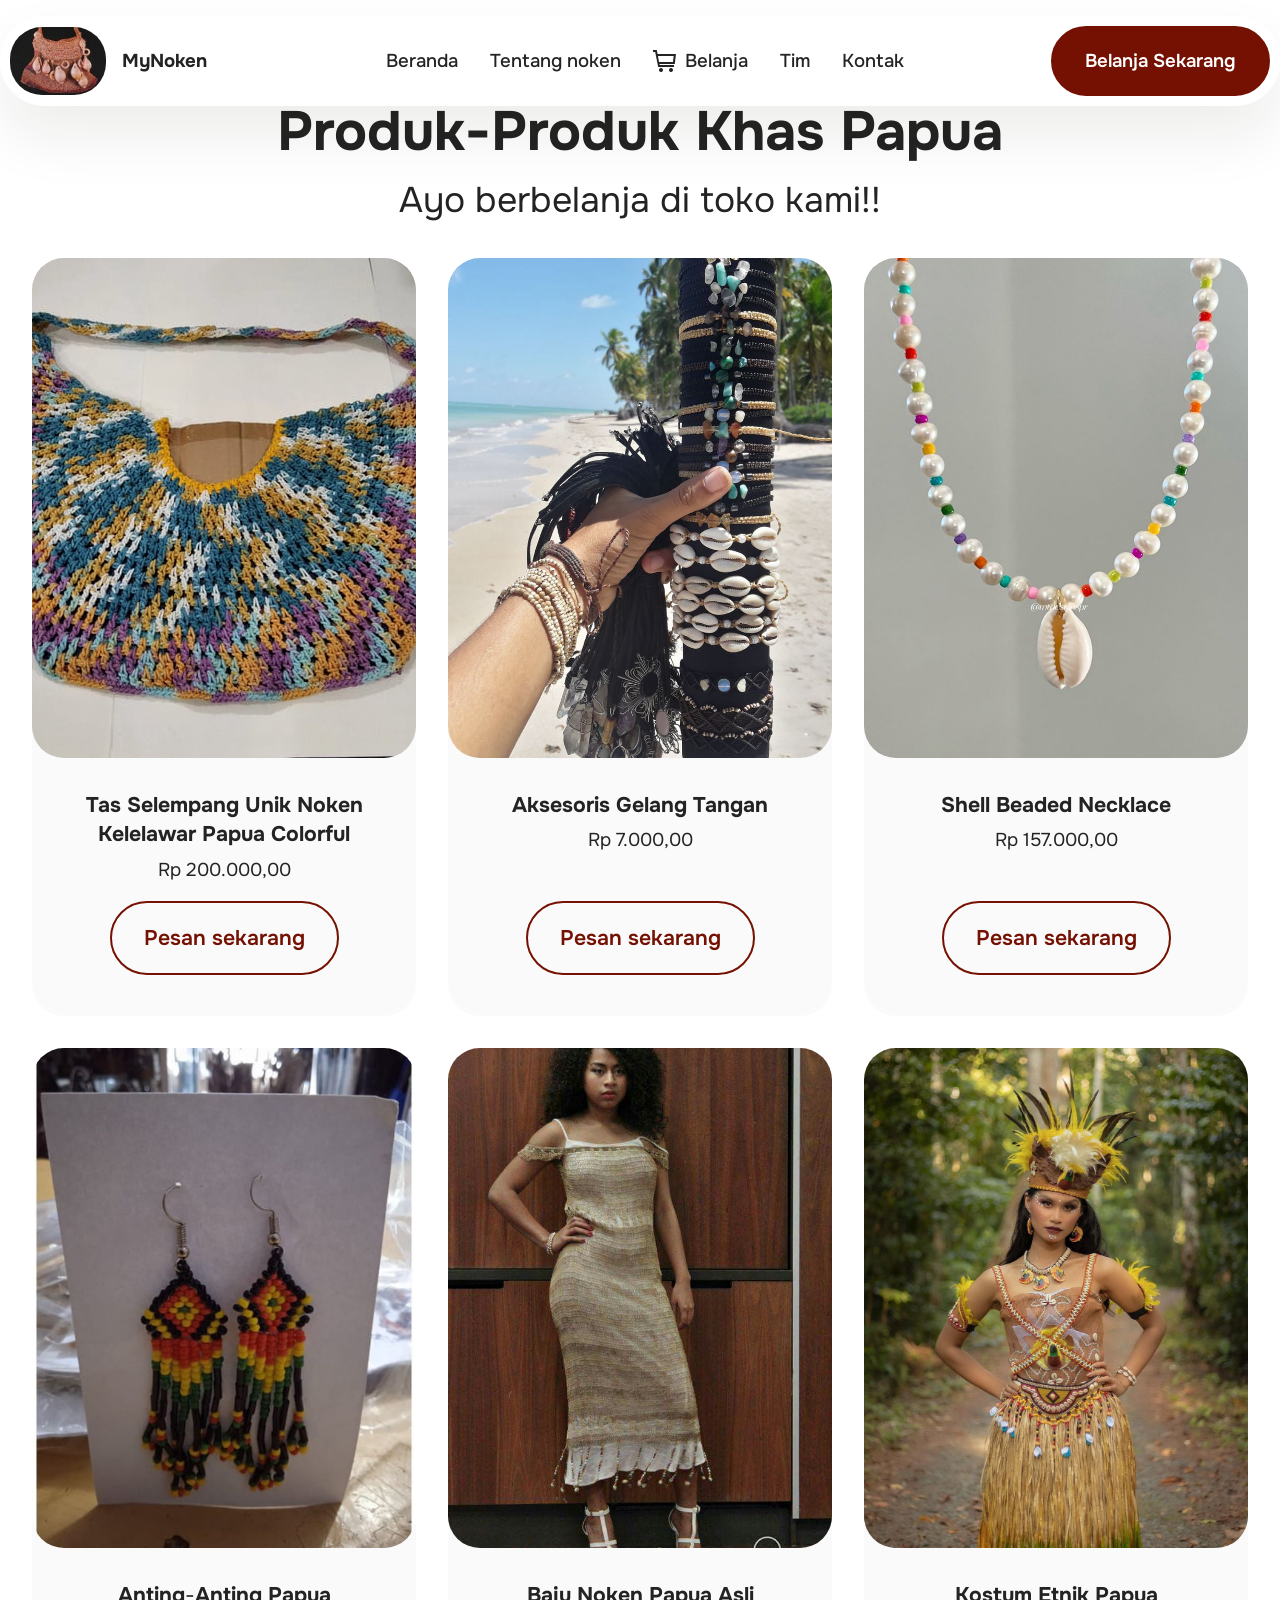
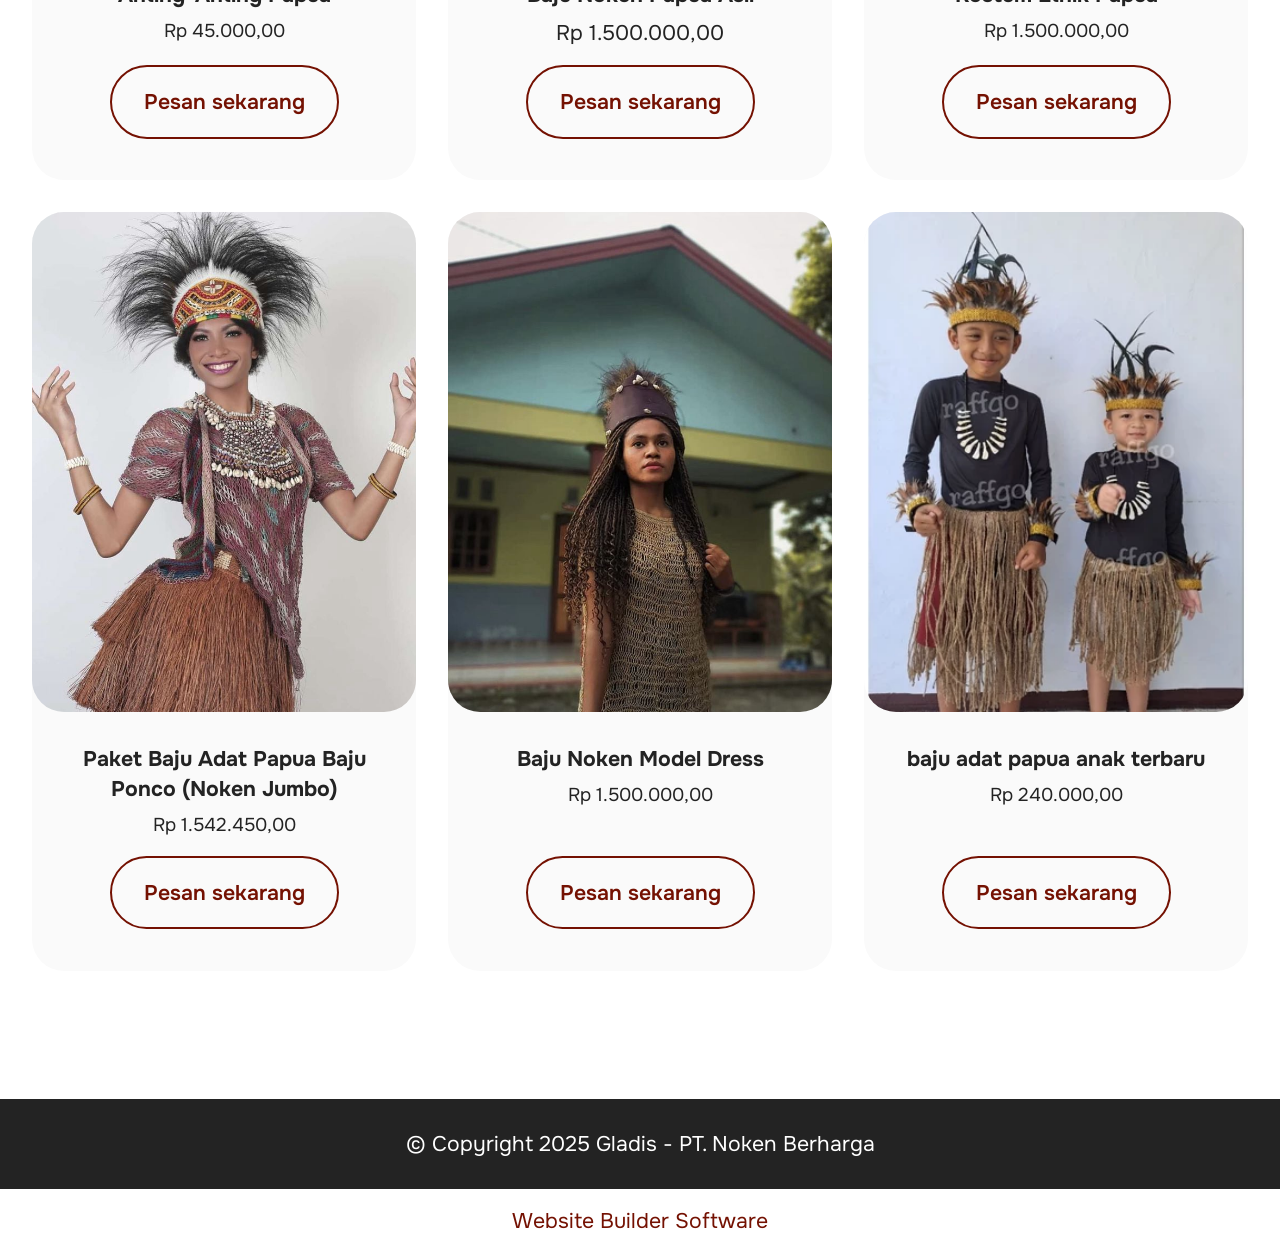
==== commit e42d33e3: "create github pages" ====
--- a/page1.html
+++ b/page1.html
@@ -19,7 +19,7 @@
   <link rel="stylesheet" href="assets/theme/css/style.css">
   <link rel="preload" href="https://fonts.googleapis.com/css2?family=Onest:wght@400;700&display=swap&display=swap" as="style" onload="this.onload=null;this.rel='stylesheet'">
   <noscript><link rel="stylesheet" href="https://fonts.googleapis.com/css2?family=Onest:wght@400;700&display=swap&display=swap"></noscript>
-  <link rel="preload" as="style" href="assets/mobirise/css/mbr-additional.css?v=FBJtVQ"><link rel="stylesheet" href="assets/mobirise/css/mbr-additional.css?v=FBJtVQ" type="text/css">
+  <link rel="preload" as="style" href="assets/mobirise/css/mbr-additional.css?v=5h52YY"><link rel="stylesheet" href="assets/mobirise/css/mbr-additional.css?v=5h52YY" type="text/css">
 
   
   
@@ -200,11 +200,11 @@
         <div class="media-container-row align-center mbr-white">
             <div class="col-12">
                 <p class="mbr-text mb-0 mbr-fonts-style display-7">
-                    © Copyright 2025 Blandina Kayame - PT. Noken Berharga</p>
+                    © Copyright 2025 Gladis - PT. Noken Berharga</p>
             </div>
         </div>
     </div>
-</section><section class="display-7" style="padding: 0;align-items: center;justify-content: center;flex-wrap: wrap;    align-content: center;display: flex;position: relative;height: 4rem;"><a href="https://mobiri.se/3686256" style="flex: 1 1;height: 4rem;position: absolute;width: 100%;z-index: 1;"><img alt="" style="height: 4rem;" src="[data-uri]"></a><p style="margin: 0;text-align: center;" class="display-7">&#8204;</p><a style="z-index:1" href="https://mobirise.com/drag-drop-website-builder.html">Drag and Drop Website Builder</a></section><script src="assets/bootstrap/js/bootstrap.bundle.min.js"></script>  <script src="assets/smoothscroll/smooth-scroll.js"></script>  <script src="assets/ytplayer/index.js"></script>  <script src="assets/dropdown/js/navbar-dropdown.js"></script>  <script src="assets/theme/js/script.js"></script>  
+</section><section class="display-7" style="padding: 0;align-items: center;justify-content: center;flex-wrap: wrap;    align-content: center;display: flex;position: relative;height: 4rem;"><a href="https://mobiri.se/3686256" style="flex: 1 1;height: 4rem;position: absolute;width: 100%;z-index: 1;"><img alt="" style="height: 4rem;" src="[data-uri]"></a><p style="margin: 0;text-align: center;" class="display-7">&#8204;</p><a style="z-index:1" href="https://mobirise.com"> Website Builder Software</a></section><script src="assets/bootstrap/js/bootstrap.bundle.min.js"></script>  <script src="assets/smoothscroll/smooth-scroll.js"></script>  <script src="assets/ytplayer/index.js"></script>  <script src="assets/dropdown/js/navbar-dropdown.js"></script>  <script src="assets/theme/js/script.js"></script>  
   
   
 </body>
